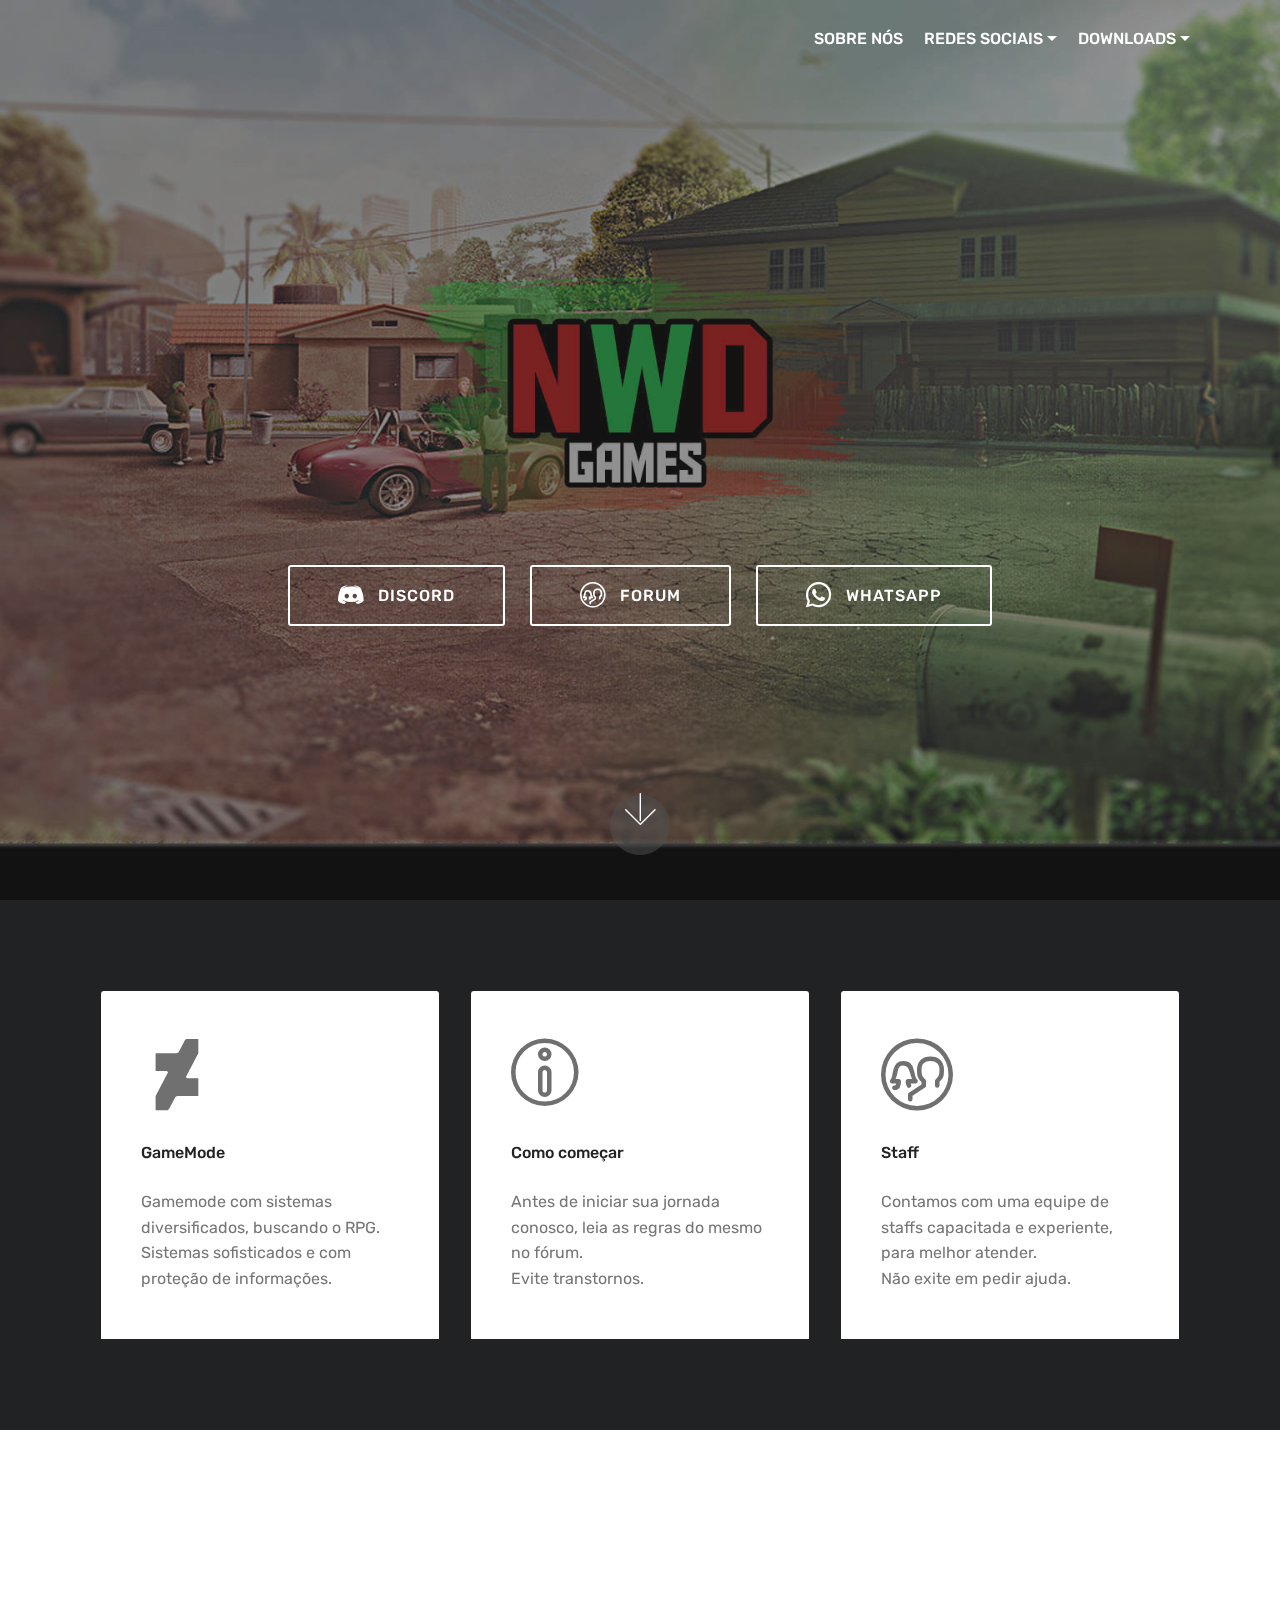
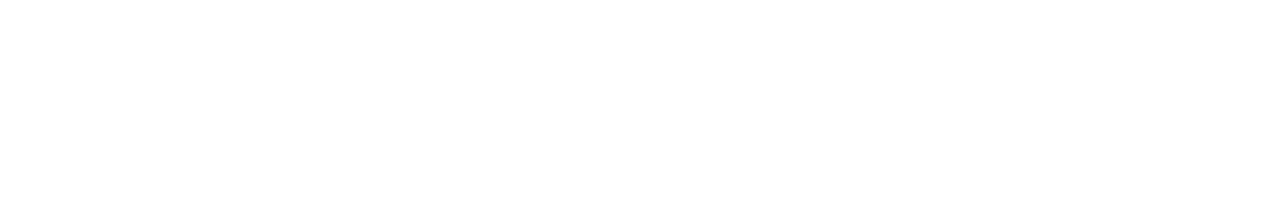
==== index.html @ b4cad0bc "create github pages" ====
<!DOCTYPE html>
<html  >
<head>
  <!-- Site made with Mobirise Website Builder v4.12.3, https://mobirise.com -->
  <meta charset="UTF-8">
  <meta http-equiv="X-UA-Compatible" content="IE=edge">
  <meta name="generator" content="Mobirise v4.12.3, mobirise.com">
  <meta name="viewport" content="width=device-width, initial-scale=1, minimum-scale=1">
  <link rel="shortcut icon" href="assets/images/favicon-16x16.png" type="image/x-icon">
  <meta name="description" content="Início NWD Games.">
  
  
  <title>Início</title>
  <link rel="stylesheet" href="assets/web/assets/mobirise-icons-bold/mobirise-icons-bold.css">
  <link rel="stylesheet" href="assets/web/assets/mobirise-icons/mobirise-icons.css">
  <link rel="stylesheet" href="assets/bootstrap/css/bootstrap.min.css">
  <link rel="stylesheet" href="assets/bootstrap/css/bootstrap-grid.min.css">
  <link rel="stylesheet" href="assets/bootstrap/css/bootstrap-reboot.min.css">
  <link rel="stylesheet" href="assets/tether/tether.min.css">
  <link rel="stylesheet" href="assets/socicon/css/styles.css">
  <link rel="stylesheet" href="assets/dropdown/css/style.css">
  <link rel="stylesheet" href="assets/theme/css/style.css">
  <link rel="preload" as="style" href="assets/mobirise/css/mbr-additional.css"><link rel="stylesheet" href="assets/mobirise/css/mbr-additional.css" type="text/css">
  
  
  
</head>
<body>
  <section class="menu cid-rXjXLzBUSg" once="menu" id="menu1-l">

    

    <nav class="navbar navbar-expand beta-menu navbar-dropdown align-items-center navbar-toggleable-sm bg-color transparent">
        <button class="navbar-toggler navbar-toggler-right" type="button" data-toggle="collapse" data-target="#navbarSupportedContent" aria-controls="navbarSupportedContent" aria-expanded="false" aria-label="Toggle navigation">
            <div class="hamburger">
                <span></span>
                <span></span>
                <span></span>
                <span></span>
            </div>
        </button>
        <div class="menu-logo">
            <div class="navbar-brand">
                
                
            </div>
        </div>
        <div class="collapse navbar-collapse" id="navbarSupportedContent">
            <ul class="navbar-nav nav-dropdown nav-right navbar-nav-top-padding" data-app-modern-menu="true"><li class="nav-item">
                    <a class="nav-link link text-white display-4" href="sobre.html">
                        
                        SOBRE NÓS</a>
                </li><li class="nav-item dropdown"><a class="nav-link link text-white dropdown-toggle display-4" href="https://mobirise.co" aria-expanded="true" data-toggle="dropdown-submenu">REDES SOCIAIS</a><div class="dropdown-menu"><a class="text-white dropdown-item display-4" href="http://www.nwdg.me/discord" aria-expanded="false">Discord</a><a class="text-white dropdown-item display-4" href="http://www.nwdg.me/whatsapp" aria-expanded="false">WhatsApp</a></div></li><li class="nav-item dropdown">
                    <a class="nav-link link text-white dropdown-toggle display-4" href="https://mobirise.co" data-toggle="dropdown-submenu" aria-expanded="false">DOWNLOADS</a><div class="dropdown-menu"><a class="text-white dropdown-item display-4" href="http://miscellaneous-c.blogspot.com/2019/05/download-gta-san-andreas-pc.html">GTA-SA</a><a class="text-white dropdown-item display-4" href="https://files.sa-mp.com/sa-mp-0.3.7-R4-install.exe">SA-MP</a></div>
                </li></ul>
            
        </div>
    </nav>
</section>

<section class="engine"><a href="https://mobirise.info/s">bootstrap theme</a></section><section class="cid-rXjRpQ9eGH mbr-fullscreen mbr-parallax-background" id="header2-b">

    

    <div class="mbr-overlay" style="opacity: 0.5; background-color: rgb(35, 35, 35);"></div>

    <div class="container align-center">
        <div class="row justify-content-md-center">
            <div class="mbr-white col-md-10">
                <h1 class="mbr-section-title mbr-bold pb-3 mbr-fonts-style display-1">&nbsp;</h1>
                
                <p class="mbr-text pb-3 mbr-fonts-style display-5"><br><br><br><br></p>
                <div class="mbr-section-btn"><a class="btn btn-md btn-white-outline display-4" href="http://www.nwdg.me/discord"><span class="socicon socicon-discord mbr-iconfont mbr-iconfont-btn"></span>DISCORD</a> <a class="btn btn-md btn-white-outline display-4" href="http://www.nwdg.me/forum"><span class="mbrib-users mbr-iconfont mbr-iconfont-btn"></span>FORUM</a> <a class="btn btn-md btn-white-outline display-4" href="http://www.nwdg.me/whatsapp"><span class="socicon socicon-whatsapp mbr-iconfont mbr-iconfont-btn"></span>WHATSAPP</a></div>
            </div>
        </div>
    </div>
    <div class="mbr-arrow hidden-sm-down" aria-hidden="true">
        <a href="#next">
            <i class="mbri-down mbr-iconfont"></i>
        </a>
    </div>
</section>

<section class="features6 cid-rWXGH9ETFb" id="features6-6">
    
    

    
    <div class="container">
        <div class="media-container-row">

            <div class="card p-3 col-12 col-md-6 col-lg-4">
                <div class="card-img pb-3">
                    <span class="mbr-iconfont socicon-deviantart socicon"></span>
                </div>
                <div class="card-box">
                    <h4 class="card-title py-3 mbr-fonts-style display-7">GameMode</h4>
                    <p class="mbr-text mbr-fonts-style display-7">Gamemode com sistemas diversificados, buscando o RPG.<br>Sistemas sofisticados e com proteção de informações.<br>
                    </p>
                </div>
            </div>

            <div class="card p-3 col-12 col-md-6 col-lg-4">
                <div class="card-img pb-3">
                    <span class="mbr-iconfont mbrib-info"></span>
                </div>
                <div class="card-box">
                    <h4 class="card-title py-3 mbr-fonts-style display-7">Como começar</h4>
                    <p class="mbr-text mbr-fonts-style display-7">Antes de iniciar sua jornada conosco, leia as regras do mesmo no fórum.<br>Evite transtornos.</p>
                </div>
            </div>

            <div class="card p-3 col-12 col-md-6 col-lg-4">
                <div class="card-img pb-3">
                    <span class="mbr-iconfont mbrib-users"></span>
                </div>
                <div class="card-box">
                    <h4 class="card-title py-3 mbr-fonts-style display-7">Staff</h4>
                    <p class="mbr-text mbr-fonts-style display-7">Contamos com uma equipe de staffs capacitada e experiente, para melhor atender.<br>Não exite em pedir ajuda.</p>
                </div>
            </div>

            

        </div>

    </div>

</section>

<section class="cid-rXkc2h15qm mbr-reveal" id="footer1-s">

    

    

    <div class="container">
        <div class="media-container-row content text-white">
            <div class="col-12 col-md-3">
                <div class="media-wrap">
                    <a href="https://mobirise.co/">
                        <img src="assets/images/sem-50x50.png" alt="Mobirise" title="">
                    </a>
                </div>
            </div>
            <div class="col-12 col-md-3 mbr-fonts-style display-4">
                <h5 class="pb-3">Links Úteis</h5>
                <p class="mbr-text"><a href="http://nwdg.me/forum">Fórum NWD</a><br><a href="http://nwdg.me/discord">Grupo Discord</a><br><a href="http://nwdg.me/whatsapp">Grupo WhatsApp</a><a href="https://nwdg.forumeiros.com/f16-enquetes-outros">&nbsp;</a><a href="https://nwdg.forumeiros.com/f1-atualizacoes"><br></a><a href="https://nwdg.forumeiros.com/f1-atualizacoes"><br></a><a href="https://nwdg.forumeiros.com/f1-atualizacoes"><br></a></p>
            </div>
            <div class="col-12 col-md-3 mbr-fonts-style display-4">
                <h5 class="pb-3">
                    Redes Sociais</h5>
                <p class="mbr-text">Atendimento WPP: 21 990339916&nbsp;<br>Contato: contato@nwdgames.net
<br>Fórum: nwdg.me/forum</p>
            </div>
            <div class="col-12 col-md-3 mbr-fonts-style display-4">
                <h5 class="pb-3">Contatos &amp; Outros</h5>
                <p class="mbr-text">Atendimento WPP: 21 990339916&nbsp;<br>Contato: contato@nwdgames.net<br>Projetos: projetos@nwdgames.net<br></p>
            </div>
        </div>
        <div class="footer-lower">
            <div class="media-container-row">
                <div class="col-sm-12">
                    <hr>
                </div>
            </div>
            <div class="media-container-row mbr-white">
                <div class="col-sm-6 copyright">
                    <p class="mbr-text mbr-fonts-style display-7">
                        © Copyright 2020 NWD Games - Todos os direitos reservados.</p>
                </div>
                <div class="col-md-6">
                    <div class="social-list align-right">
                        <div class="soc-item">
                            <a href="http://nwdg.me/discord" target="_blank">
                                <span class="mbr-iconfont mbr-iconfont-social socicon-discord socicon"></span>
                            </a>
                        </div>
                        <div class="soc-item">
                            <a href="http://nwdg.me/whatsapp" target="_blank">
                                <span class="mbr-iconfont mbr-iconfont-social socicon-whatsapp socicon"></span>
                            </a>
                        </div>
                        
                        
                        
                        
                    </div>
                </div>
            </div>
        </div>
    </div>
</section>


  <script src="assets/web/assets/jquery/jquery.min.js"></script>
  <script src="assets/popper/popper.min.js"></script>
  <script src="assets/bootstrap/js/bootstrap.min.js"></script>
  <script src="assets/smoothscroll/smooth-scroll.js"></script>
  <script src="assets/tether/tether.min.js"></script>
  <script src="assets/touchswipe/jquery.touch-swipe.min.js"></script>
  <script src="assets/parallax/jarallax.min.js"></script>
  <script src="assets/dropdown/js/nav-dropdown.js"></script>
  <script src="assets/dropdown/js/navbar-dropdown.js"></script>
  <script src="assets/theme/js/script.js"></script>
  
  
 <div id="scrollToTop" class="scrollToTop mbr-arrow-up"><a style="text-align: center;"><i class="mbr-arrow-up-icon mbr-arrow-up-icon-cm cm-icon cm-icon-smallarrow-up"></i></a></div>
  </body>
</html>
---- assets/web/assets/mobirise-icons-bold/mobirise-icons-bold.css ----
@font-face {
  font-family: 'mobirise-icons-bold';
  font-display: swap;
  src:  url('mobirise-icons-bold.eot?m1l4yr');
  src:  url('mobirise-icons-bold.eot?m1l4yr#iefix') format('embedded-opentype'),
    url('mobirise-icons-bold.ttf?m1l4yr') format('truetype'),
    url('mobirise-icons-bold.woff?m1l4yr') format('woff'),
    url('mobirise-icons-bold.svg?m1l4yr#mobirise-icons-bold') format('svg');
  font-weight: normal;
  font-style: normal;
}

[class^="mbrib-"], [class*="mbrib-"] {
  /* use !important to prevent issues with browser extensions that change fonts */
  font-family: 'mobirise-icons-bold' !important;
  speak: none;
  font-style: normal;
  font-weight: normal;
  font-variant: normal;
  text-transform: none;
  line-height: 1;

  /* Better Font Rendering =========== */
  -webkit-font-smoothing: antialiased;
  -moz-osx-font-smoothing: grayscale;
}

.mbrib-add-submenu:before {
  content: "\e900";
}
.mbrib-alert:before {
  content: "\e901";
}
.mbrib-align-center:before {
  content: "\e902";
}
.mbrib-align-justify:before {
  content: "\e903";
}
.mbrib-align-left:before {
  content: "\e904";
}
.mbrib-align-right:before {
  content: "\e905";
}
.mbrib-android:before {
  content: "\e906";
}
.mbrib-apple:before {
  content: "\e907";
}
.mbrib-arrow-down:before {
  content: "\e908";
}
.mbrib-arrow-next:before {
  content: "\e909";
}
.mbrib-arrow-prev:before {
  content: "\e90a";
}
.mbrib-arrow-up:before {
  content: "\e90b";
}
.mbrib-bold:before {
  content: "\e90c";
}
.mbrib-bookmark:before {
  content: "\e90d";
}
.mbrib-bootstrap:before {
  content: "\e90e";
}
.mbrib-briefcase:before {
  content: "\e90f";
}
.mbrib-browse:before {
  content: "\e910";
}
.mbrib-bulleted-list:before {
  content: "\e911";
}
.mbrib-calendar:before {
  content: "\e912";
}
.mbrib-camera:before {
  content: "\e913";
}
.mbrib-cart-add:before {
  content: "\e914";
}
.mbrib-cart-full:before {
  content: "\e915";
}
.mbrib-cash:before {
  content: "\e916";
}
.mbrib-change-style:before {
  content: "\e917";
}
.mbrib-chat:before {
  content: "\e918";
}
.mbrib-clock:before {
  content: "\e919";
}
.mbrib-close:before {
  content: "\e91a";
}
.mbrib-cloud:before {
  content: "\e91b";
}
.mbrib-code:before {
  content: "\e91c";
}
.mbrib-contact-form:before {
  content: "\e91d";
}
.mbrib-credit-card:before {
  content: "\e91e";
}
.mbrib-cursor-click:before {
  content: "\e91f";
}
.mbrib-cust-feedback:before {
  content: "\e920";
}
.mbrib-database:before {
  content: "\e921";
}
.mbrib-delivery:before {
  content: "\e922";
}
.mbrib-desktop:before {
  content: "\e923";
}
.mbrib-devices:before {
  content: "\e924";
}
.mbrib-down:before {
  content: "\e925";
}
.mbrib-download:before {
  content: "\e926";
}
.mbrib-drag-n-drop:before {
  content: "\e927";
}
.mbrib-drag-n-drop2:before {
  content: "\e928";
}
.mbrib-edit:before {
  content: "\e929";
}
.mbrib-edit2:before {
  content: "\e92a";
}
.mbrib-error:before {
  content: "\e92b";
}
.mbrib-extension:before {
  content: "\e92c";
}
.mbrib-features:before {
  content: "\e92d";
}
.mbrib-file:before {
  content: "\e92e";
}
.mbrib-flag:before {
  content: "\e92f";
}
.mbrib-folder:before {
  content: "\e930";
}
.mbrib-gift:before {
  content: "\e931";
}
.mbrib-github:before {
  content: "\e932";
}
.mbrib-globe-2:before {
  content: "\e933";
}
.mbrib-globe:before {
  content: "\e934";
}
.mbrib-growing-chart:before {
  content: "\e935";
}
.mbrib-hearth:before {
  content: "\e936";
}
.mbrib-help:before {
  content: "\e937";
}
.mbrib-home:before {
  content: "\e938";
}
.mbrib-hot-cup:before {
  content: "\e939";
}
.mbrib-idea:before {
  content: "\e93a";
}
.mbrib-image-gallery:before {
  content: "\e93b";
}
.mbrib-image-slider:before {
  content: "\e93c";
}
.mbrib-info:before {
  content: "\e93d";
}
.mbrib-italic:before {
  content: "\e93e";
}
.mbrib-key:before {
  content: "\e93f";
}
.mbrib-laptop:before {
  content: "\e940";
}
.mbrib-layers:before {
  content: "\e941";
}
.mbrib-left-right:before {
  content: "\e942";
}
.mbrib-left:before {
  content: "\e943";
}
.mbrib-letter:before {
  content: "\e944";
}
.mbrib-like:before {
  content: "\e945";
}
.mbrib-link:before {
  content: "\e946";
}
.mbrib-lock:before {
  content: "\e947";
}
.mbrib-login:before {
  content: "\e948";
}
.mbrib-logout:before {
  content: "\e949";
}
.mbrib-magic-stick:before {
  content: "\e94a";
}
.mbrib-map-pin:before {
  content: "\e94b";
}
.mbrib-menu:before {
  content: "\e94c";
}
.mbrib-mobile:before {
  content: "\e94d";
}
.mbrib-mobile2:before {
  content: "\e94e";
}
.mbrib-mobirise:before {
  content: "\e94f";
}
.mbrib-more-horizontal:before {
  content: "\e950";
}
.mbrib-more-vertical:before {
  content: "\e951";
}
.mbrib-music:before {
  content: "\e952";
}
.mbrib-new-file:before {
  content: "\e953";
}
.mbrib-numbered-list:before {
  content: "\e954";
}
.mbrib-opened-folder:before {
  content: "\e955";
}
.mbrib-pages:before {
  content: "\e956";
}
.mbrib-paper-plane:before {
  content: "\e957";
}
.mbrib-paperclip:before {
  content: "\e958";
}
.mbrib-photo:before {
  content: "\e959";
}
.mbrib-photos:before {
  content: "\e95a";
}
.mbrib-pin:before {
  content: "\e95b";
}
.mbrib-play:before {
  content: "\e95c";
}
.mbrib-plus:before {
  content: "\e95d";
}
.mbrib-preview:before {
  content: "\e95e";
}
.mbrib-print:before {
  content: "\e95f";
}
.mbrib-protect:before {
  content: "\e960";
}
.mbrib-question:before {
  content: "\e961";
}
.mbrib-quote-left:before {
  content: "\e962";
}
.mbrib-quote-right:before {
  content: "\e963";
}
.mbrib-redo:before {
  content: "\e964";
}
.mbrib-refresh:before {
  content: "\e965";
}
.mbrib-responsive:before {
  content: "\e966";
}
.mbrib-right:before {
  content: "\e967";
}
.mbrib-rocket:before {
  content: "\e968";
}
.mbrib-sad-face:before {
  content: "\e969";
}
.mbrib-sale:before {
  content: "\e96a";
}
.mbrib-save:before {
  content: "\e96b";
}
.mbrib-search:before {
  content: "\e96c";
}
.mbrib-setting:before {
  content: "\e96d";
}
.mbrib-setting2:before {
  content: "\e96e";
}
.mbrib-setting3:before {
  content: "\e96f";
}
.mbrib-share:before {
  content: "\e970";
}
.mbrib-shopping-bag:before {
  content: "\e971";
}
.mbrib-shopping-basket:before {
  content: "\e972";
}
.mbrib-shopping-cart:before {
  content: "\e973";
}
.mbrib-sites:before {
  content: "\e974";
}
.mbrib-smile-face:before {
  content: "\e975";
}
.mbrib-speed:before {
  content: "\e976";
}
.mbrib-star:before {
  content: "\e977";
}
.mbrib-success:before {
  content: "\e978";
}
.mbrib-sun:before {
  content: "\e979";
}
.mbrib-sun2:before {
  content: "\e97a";
}
.mbrib-tablet-vertical:before {
  content: "\e97b";
}
.mbrib-tablet:before {
  content: "\e97c";
}
.mbrib-target:before {
  content: "\e97d";
}
.mbrib-timer:before {
  content: "\e97e";
}
.mbrib-to-ftp:before {
  content: "\e97f";
}
.mbrib-to-local-drive:before {
  content: "\e980";
}
.mbrib-touch-swipe:before {
  content: "\e981";
}
.mbrib-touch:before {
  content: "\e982";
}
.mbrib-trash:before {
  content: "\e983";
}
.mbrib-underline:before {
  content: "\e984";
}
.mbrib-undo:before {
  content: "\e985";
}
.mbrib-unlink:before {
  content: "\e986";
}
.mbrib-unlock:before {
  content: "\e987";
}
.mbrib-up-down:before {
  content: "\e988";
}
.mbrib-up:before {
  content: "\e989";
}
.mbrib-update:before {
  content: "\e98a";
}
.mbrib-upload:before {
  content: "\e98b";
}
.mbrib-user:before {
  content: "\e98c";
}
.mbrib-user2:before {
  content: "\e98d";
}
.mbrib-users:before {
  content: "\e98e";
}
.mbrib-video-play:before {
  content: "\e98f";
}
.mbrib-video:before {
  content: "\e990";
}
.mbrib-watch:before {
  content: "\e991";
}
.mbrib-website-theme:before {
  content: "\e992";
}
.mbrib-wifi:before {
  content: "\e993";
}
.mbrib-windows:before {
  content: "\e994";
}
.mbrib-zoom-out:before {
  content: "\e995";
}
---- assets/web/assets/mobirise-icons/mobirise-icons.css ----
@font-face {
  font-family: 'MobiriseIcons';
  src:  url('mobirise-icons.eot?spat4u');
  src:  url('mobirise-icons.eot?spat4u#iefix') format('embedded-opentype'),
    url('mobirise-icons.ttf?spat4u') format('truetype'),
    url('mobirise-icons.woff?spat4u') format('woff'),
    url('mobirise-icons.svg?spat4u#MobiriseIcons') format('svg');
  font-weight: normal;
  font-style: normal;
  font-display: swap;
}

[class^="mbri-"], [class*=" mbri-"] {
  /* use !important to prevent issues with browser extensions that change fonts */
  font-family: MobiriseIcons !important;
  speak: none;
  font-style: normal;
  font-weight: normal;
  font-variant: normal;
  text-transform: none;
  line-height: 1;

  /* Better Font Rendering =========== */
  -webkit-font-smoothing: antialiased;
  -moz-osx-font-smoothing: grayscale;
}

.mbri-add-submenu:before {
  content: "\e900";
}
.mbri-alert:before {
  content: "\e901";
}
.mbri-align-center:before {
  content: "\e902";
}
.mbri-align-justify:before {
  content: "\e903";
}
.mbri-align-left:before {
  content: "\e904";
}
.mbri-align-right:before {
  content: "\e905";
}
.mbri-android:before {
  content: "\e906";
}
.mbri-apple:before {
  content: "\e907";
}
.mbri-arrow-down:before {
  content: "\e908";
}
.mbri-arrow-next:before {
  content: "\e909";
}
.mbri-arrow-prev:before {
  content: "\e90a";
}
.mbri-arrow-up:before {
  content: "\e90b";
}
.mbri-bold:before {
  content: "\e90c";
}
.mbri-bookmark:before {
  content: "\e90d";
}
.mbri-bootstrap:before {
  content: "\e90e";
}
.mbri-briefcase:before {
  content: "\e90f";
}
.mbri-browse:before {
  content: "\e910";
}
.mbri-bulleted-list:before {
  content: "\e911";
}
.mbri-calendar:before {
  content: "\e912";
}
.mbri-camera:before {
  content: "\e913";
}
.mbri-cart-add:before {
  content: "\e914";
}
.mbri-cart-full:before {
  content: "\e915";
}
.mbri-cash:before {
  content: "\e916";
}
.mbri-change-style:before {
  content: "\e917";
}
.mbri-chat:before {
  content: "\e918";
}
.mbri-clock:before {
  content: "\e919";
}
.mbri-close:before {
  content: "\e91a";
}
.mbri-cloud:before {
  content: "\e91b";
}
.mbri-code:before {
  content: "\e91c";
}
.mbri-contact-form:before {
  content: "\e91d";
}
.mbri-credit-card:before {
  content: "\e91e";
}
.mbri-cursor-click:before {
  content: "\e91f";
}
.mbri-cust-feedback:before {
  content: "\e920";
}
.mbri-database:before {
  content: "\e921";
}
.mbri-delivery:before {
  content: "\e922";
}
.mbri-desktop:before {
  content: "\e923";
}
.mbri-devices:before {
  content: "\e924";
}
.mbri-down:before {
  content: "\e925";
}
.mbri-download:before {
  content: "\e989";
}
.mbri-drag-n-drop:before {
  content: "\e927";
}
.mbri-drag-n-drop2:before {
  content: "\e928";
}
.mbri-edit:before {
  content: "\e929";
}
.mbri-edit2:before {
  content: "\e92a";
}
.mbri-error:before {
  content: "\e92b";
}
.mbri-extension:before {
  content: "\e92c";
}
.mbri-features:before {
  content: "\e92d";
}
.mbri-file:before {
  content: "\e92e";
}
.mbri-flag:before {
  content: "\e92f";
}
.mbri-folder:before {
  content: "\e930";
}
.mbri-gift:before {
  content: "\e931";
}
.mbri-github:before {
  content: "\e932";
}
.mbri-globe:before {
  content: "\e933";
}
.mbri-globe-2:before {
  content: "\e934";
}
.mbri-growing-chart:before {
  content: "\e935";
}
.mbri-hearth:before {
  content: "\e936";
}
.mbri-help:before {
  content: "\e937";
}
.mbri-home:before {
  content: "\e938";
}
.mbri-hot-cup:before {
  content: "\e939";
}
.mbri-idea:before {
  content: "\e93a";
}
.mbri-image-gallery:before {
  content: "\e93b";
}
.mbri-image-slider:before {
  content: "\e93c";
}
.mbri-info:before {
  content: "\e93d";
}
.mbri-italic:before {
  content: "\e93e";
}
.mbri-key:before {
  content: "\e93f";
}
.mbri-laptop:before {
  content: "\e940";
}
.mbri-layers:before {
  content: "\e941";
}
.mbri-left-right:before {
  content: "\e942";
}
.mbri-left:before {
  content: "\e943";
}
.mbri-letter:before {
  content: "\e944";
}
.mbri-like:before {
  content: "\e945";
}
.mbri-link:before {
  content: "\e946";
}
.mbri-lock:before {
  content: "\e947";
}
.mbri-login:before {
  content: "\e948";
}
.mbri-logout:before {
  content: "\e949";
}
.mbri-magic-stick:before {
  content: "\e94a";
}
.mbri-map-pin:before {
  content: "\e94b";
}
.mbri-menu:before {
  content: "\e94c";
}
.mbri-mobile:before {
  content: "\e94d";
}
.mbri-mobile2:before {
  content: "\e94e";
}
.mbri-mobirise:before {
  content: "\e94f";
}
.mbri-more-horizontal:before {
  content: "\e950";
}
.mbri-more-vertical:before {
  content: "\e951";
}
.mbri-music:before {
  content: "\e952";
}
.mbri-new-file:before {
  content: "\e953";
}
.mbri-numbered-list:before {
  content: "\e954";
}
.mbri-opened-folder:before {
  content: "\e955";
}
.mbri-pages:before {
  content: "\e956";
}
.mbri-paper-plane:before {
  content: "\e957";
}
.mbri-paperclip:before {
  content: "\e958";
}
.mbri-photo:before {
  content: "\e959";
}
.mbri-photos:before {
  content: "\e95a";
}
.mbri-pin:before {
  content: "\e95b";
}
.mbri-play:before {
  content: "\e95c";
}
.mbri-plus:before {
  content: "\e95d";
}
.mbri-preview:before {
  content: "\e95e";
}
.mbri-print:before {
  content: "\e95f";
}
.mbri-protect:before {
  content: "\e960";
}
.mbri-question:before {
  content: "\e961";
}
.mbri-quote-left:before {
  content: "\e962";
}
.mbri-quote-right:before {
  content: "\e963";
}
.mbri-refresh:before {
  content: "\e964";
}
.mbri-responsive:before {
  content: "\e965";
}
.mbri-right:before {
  content: "\e966";
}
.mbri-rocket:before {
  content: "\e967";
}
.mbri-sad-face:before {
  content: "\e968";
}
.mbri-sale:before {
  content: "\e969";
}
.mbri-save:before {
  content: "\e96a";
}
.mbri-search:before {
  content: "\e96b";
}
.mbri-setting:before {
  content: "\e96c";
}
.mbri-setting2:before {
  content: "\e96d";
}
.mbri-setting3:before {
  content: "\e96e";
}
.mbri-share:before {
  content: "\e96f";
}
.mbri-shopping-bag:before {
  content: "\e970";
}
.mbri-shopping-basket:before {
  content: "\e971";
}
.mbri-shopping-cart:before {
  content: "\e972";
}
.mbri-sites:before {
  content: "\e973";
}
.mbri-smile-face:before {
  content: "\e974";
}
.mbri-speed:before {
  content: "\e975";
}
.mbri-star:before {
  content: "\e976";
}
.mbri-success:before {
  content: "\e977";
}
.mbri-sun:before {
  content: "\e978";
}
.mbri-sun2:before {
  content: "\e979";
}
.mbri-tablet:before {
  content: "\e97a";
}
.mbri-tablet-vertical:before {
  content: "\e97b";
}
.mbri-target:before {
  content: "\e97c";
}
.mbri-timer:before {
  content: "\e97d";
}
.mbri-to-ftp:before {
  content: "\e97e";
}
.mbri-to-local-drive:before {
  content: "\e97f";
}
.mbri-touch-swipe:before {
  content: "\e980";
}
.mbri-touch:before {
  content: "\e981";
}
.mbri-trash:before {
  content: "\e982";
}
.mbri-underline:before {
  content: "\e983";
}
.mbri-unlink:before {
  content: "\e984";
}
.mbri-unlock:before {
  content: "\e985";
}
.mbri-up-down:before {
  content: "\e986";
}
.mbri-up:before {
  content: "\e987";
}
.mbri-update:before {
  content: "\e988";
}
.mbri-upload:before {
 content: "\e926"; 
}
.mbri-user:before {
  content: "\e98a";
}
.mbri-user2:before {
  content: "\e98b";
}
.mbri-users:before {
  content: "\e98c";
}
.mbri-video:before {
  content: "\e98d";
}
.mbri-video-play:before {
  content: "\e98e";
}
.mbri-watch:before {
  content: "\e98f";
}
.mbri-website-theme:before {
  content: "\e990";
}
.mbri-wifi:before {
  content: "\e991";
}
.mbri-windows:before {
  content: "\e992";
}
.mbri-zoom-out:before {
  content: "\e993";
}
.mbri-redo:before {
  content: "\e994";
}
.mbri-undo:before {
  content: "\e995";
}
---- assets/socicon/css/styles.css ----
@charset "UTF-8";

@font-face {
  font-family: 'Socicon';
  src:  url('../fonts/socicon.eot');
  src:  url('../fonts/socicon.eot?#iefix') format('embedded-opentype'),
    url('../fonts/socicon.woff2') format('woff2'),
    url('../fonts/socicon.ttf') format('truetype'),
    url('../fonts/socicon.woff') format('woff'),
    url('../fonts/socicon.svg#socicon') format('svg');
  font-weight: normal;
  font-style: normal;
}

[data-icon]:before {
  font-family: "socicon" !important;
  content: attr(data-icon);
  font-style: normal !important;
  font-weight: normal !important;
  font-variant: normal !important;
  text-transform: none !important;
  speak: none;
  line-height: 1;
  -webkit-font-smoothing: antialiased;
  -moz-osx-font-smoothing: grayscale;
}

[class^="socicon-"], [class*=" socicon-"] {
  /* use !important to prevent issues with browser extensions that change fonts */
  font-family: 'Socicon' !important;
  speak: none;
  font-style: normal;
  font-weight: normal;
  font-variant: normal;
  text-transform: none;
  line-height: 1;

  /* Better Font Rendering =========== */
  -webkit-font-smoothing: antialiased;
  -moz-osx-font-smoothing: grayscale;
}

.socicon-eitaa:before {
  content: "\e97c";
}
.socicon-soroush:before {
  content: "\e97d";
}
.socicon-bale:before {
  content: "\e97e";
}
.socicon-zazzle:before {
  content: "\e97b";
}
.socicon-society6:before {
  content: "\e97a";
}
.socicon-redbubble:before {
  content: "\e979";
}
.socicon-avvo:before {
  content: "\e978";
}
.socicon-stitcher:before {
  content: "\e977";
}
.socicon-googlehangouts:before {
  content: "\e974";
}
.socicon-dlive:before {
  content: "\e975";
}
.socicon-vsco:before {
  content: "\e976";
}
.socicon-flipboard:before {
  content: "\e973";
}
.socicon-ubuntu:before {
  content: "\e958";
}
.socicon-artstation:before {
  content: "\e959";
}
.socicon-invision:before {
  content: "\e95a";
}
.socicon-torial:before {
  content: "\e95b";
}
.socicon-collectorz:before {
  content: "\e95c";
}
.socicon-seenthis:before {
  content: "\e95d";
}
.socicon-googleplaymusic:before {
  content: "\e95e";
}
.socicon-debian:before {
  content: "\e95f";
}
.socicon-filmfreeway:before {
  content: "\e960";
}
.socicon-gnome:before {
  content: "\e961";
}
.socicon-itchio:before {
  content: "\e962";
}
.socicon-jamendo:before {
  content: "\e963";
}
.socicon-mix:before {
  content: "\e964";
}
.socicon-sharepoint:before {
  content: "\e965";
}
.socicon-tinder:before {
  content: "\e966";
}
.socicon-windguru:before {
  content: "\e967";
}
.socicon-cdbaby:before {
  content: "\e968";
}
.socicon-elementaryos:before {
  content: "\e969";
}
.socicon-stage32:before {
  content: "\e96a";
}
.socicon-tiktok:before {
  content: "\e96b";
}
.socicon-gitter:before {
  content: "\e96c";
}
.socicon-letterboxd:before {
  content: "\e96d";
}
.socicon-threema:before {
  content: "\e96e";
}
.socicon-splice:before {
  content: "\e96f";
}
.socicon-metapop:before {
  content: "\e970";
}
.socicon-naver:before {
  content: "\e971";
}
.socicon-remote:before {
  content: "\e972";
}
.socicon-internet:before {
  content: "\e957";
}
.socicon-moddb:before {
  content: "\e94b";
}
.socicon-indiedb:before {
  content: "\e94c";
}
.socicon-traxsource:before {
  content: "\e94d";
}
.socicon-gamefor:before {
  content: "\e94e";
}
.socicon-pixiv:before {
  content: "\e94f";
}
.socicon-myanimelist:before {
  content: "\e950";
}
.socicon-blackberry:before {
  content: "\e951";
}
.socicon-wickr:before {
  content: "\e952";
}
.socicon-spip:before {
  content: "\e953";
}
.socicon-napster:before {
  content: "\e954";
}
.socicon-beatport:before {
  content: "\e955";
}
.socicon-hackerone:before {
  content: "\e956";
}
.socicon-hackernews:before {
  content: "\e946";
}
.socicon-smashwords:before {
  content: "\e947";
}
.socicon-kobo:before {
  content: "\e948";
}
.socicon-bookbub:before {
  content: "\e949";
}
.socicon-mailru:before {
  content: "\e94a";
}
.socicon-gitlab:before {
  content: "\e945";
}
.socicon-instructables:before {
  content: "\e944";
}
.socicon-portfolio:before {
  content: "\e943";
}
.socicon-codered:before {
  content: "\e940";
}
.socicon-origin:before {
  content: "\e941";
}
.socicon-nextdoor:before {
  content: "\e942";
}
.socicon-udemy:before {
  content: "\e93f";
}
.socicon-livemaster:before {
  content: "\e93e";
}
.socicon-crunchbase:before {
  content: "\e93b";
}
.socicon-homefy:before {
  content: "\e93c";
}
.socicon-calendly:before {
  content: "\e93d";
}
.socicon-realtor:before {
  content: "\e90f";
}
.socicon-tidal:before {
  content: "\e910";
}
.socicon-qobuz:before {
  content: "\e911";
}
.socicon-natgeo:before {
  content: "\e912";
}
.socicon-mastodon:before {
  content: "\e913";
}
.socicon-unsplash:before {
  content: "\e914";
}
.socicon-homeadvisor:before {
  content: "\e915";
}
.socicon-angieslist:before {
  content: "\e916";
}
.socicon-codepen:before {
  content: "\e917";
}
.socicon-slack:before {
  content: "\e918";
}
.socicon-openaigym:before {
  content: "\e919";
}
.socicon-logmein:before {
  content: "\e91a";
}
.socicon-fiverr:before {
  content: "\e91b";
}
.socicon-gotomeeting:before {
  content: "\e91c";
}
.socicon-aliexpress:before {
  content: "\e91d";
}
.socicon-guru:before {
  content: "\e91e";
}
.socicon-appstore:before {
  content: "\e91f";
}
.socicon-homes:before {
  content: "\e920";
}
.socicon-zoom:before {
  content: "\e921";
}
.socicon-alibaba:before {
  content: "\e922";
}
.socicon-craigslist:before {
  content: "\e923";
}
.socicon-wix:before {
  content: "\e924";
}
.socicon-redfin:before {
  content: "\e925";
}
.socicon-googlecalendar:before {
  content: "\e926";
}
.socicon-shopify:before {
  content: "\e927";
}
.socicon-freelancer:before {
  content: "\e928";
}
.socicon-seedrs:before {
  content: "\e929";
}
.socicon-bing:before {
  content: "\e92a";
}
.socicon-doodle:before {
  content: "\e92b";
}
.socicon-bonanza:before {
  content: "\e92c";
}
.socicon-squarespace:before {
  content: "\e92d";
}
.socicon-toptal:before {
  content: "\e92e";
}
.socicon-gust:before {
  content: "\e92f";
}
.socicon-ask:before {
  content: "\e930";
}
.socicon-trulia:before {
  content: "\e931";
}
.socicon-loomly:before {
  content: "\e932";
}
.socicon-ghost:before {
  content: "\e933";
}
.socicon-upwork:before {
  content: "\e934";
}
.socicon-fundable:before {
  content: "\e935";
}
.socicon-booking:before {
  content: "\e936";
}
.socicon-googlemaps:before {
  content: "\e937";
}
.socicon-zillow:before {
  content: "\e938";
}
.socicon-niconico:before {
  content: "\e939";
}
.socicon-toneden:before {
  content: "\e93a";
}
.socicon-augment:before {
  content: "\e908";
}
.socicon-bitbucket:before {
  content: "\e909";
}
.socicon-fyuse:before {
  content: "\e90a";
}
.socicon-yt-gaming:before {
  content: "\e90b";
}
.socicon-sketchfab:before {
  content: "\e90c";
}
.socicon-mobcrush:before {
  content: "\e90d";
}
.socicon-microsoft:before {
  content: "\e90e";
}
.socicon-pandora:before {
  content: "\e907";
}
.socicon-messenger:before {
  content: "\e906";
}
.socicon-gamewisp:before {
  content: "\e905";
}
.socicon-bloglovin:before {
  content: "\e904";
}
.socicon-tunein:before {
  content: "\e903";
}
.socicon-gamejolt:before {
  content: "\e901";
}
.socicon-trello:before {
  content: "\e902";
}
.socicon-spreadshirt:before {
  content: "\e900";
}
.socicon-500px:before {
  content: "\e000";
}
.socicon-8tracks:before {
  content: "\e001";
}
.socicon-airbnb:before {
  content: "\e002";
}
.socicon-alliance:before {
  content: "\e003";
}
.socicon-amazon:before {
  content: "\e004";
}
.socicon-amplement:before {
  content: "\e005";
}
.socicon-android:before {
  content: "\e006";
}
.socicon-angellist:before {
  content: "\e007";
}
.socicon-apple:before {
  content: "\e008";
}
.socicon-appnet:before {
  content: "\e009";
}
.socicon-baidu:before {
  content: "\e00a";
}
.socicon-bandcamp:before {
  content: "\e00b";
}
.socicon-battlenet:before {
  content: "\e00c";
}
.socicon-mixer:before {
  content: "\e00d";
}
.socicon-bebee:before {
  content: "\e00e";
}
.socicon-bebo:before {
  content: "\e00f";
}
.socicon-behance:before {
  content: "\e010";
}
.socicon-blizzard:before {
  content: "\e011";
}
.socicon-blogger:before {
  content: "\e012";
}
.socicon-buffer:before {
  content: "\e013";
}
.socicon-chrome:before {
  content: "\e014";
}
.socicon-coderwall:before {
  content: "\e015";
}
.socicon-curse:before {
  content: "\e016";
}
.socicon-dailymotion:before {
  content: "\e017";
}
.socicon-deezer:before {
  content: "\e018";
}
.socicon-delicious:before {
  content: "\e019";
}
.socicon-deviantart:before {
  content: "\e01a";
}
.socicon-diablo:before {
  content: "\e01b";
}
.socicon-digg:before {
  content: "\e01c";
}
.socicon-discord:before {
  content: "\e01d";
}
.socicon-disqus:before {
  content: "\e01e";
}
.socicon-douban:before {
  content: "\e01f";
}
.socicon-draugiem:before {
  content: "\e020";
}
.socicon-dribbble:before {
  content: "\e021";
}
.socicon-drupal:before {
  content: "\e022";
}
.socicon-ebay:before {
  content: "\e023";
}
.socicon-ello:before {
  content: "\e024";
}
.socicon-endomodo:before {
  content: "\e025";
}
.socicon-envato:before {
  content: "\e026";
}
.socicon-etsy:before {
  content: "\e027";
}
.socicon-facebook:before {
  content: "\e028";
}
.socicon-feedburner:before {
  content: "\e029";
}
.socicon-filmweb:before {
  content: "\e02a";
}
.socicon-firefox:before {
  content: "\e02b";
}
.socicon-flattr:before {
  content: "\e02c";
}
.socicon-flickr:before {
  content: "\e02d";
}
.socicon-formulr:before {
  content: "\e02e";
}
.socicon-forrst:before {
  content: "\e02f";
}
.socicon-foursquare:before {
  content: "\e030";
}
.socicon-friendfeed:before {
  content: "\e031";
}
.socicon-github:before {
  content: "\e032";
}
.socicon-goodreads:before {
  content: "\e033";
}
.socicon-google:before {
  content: "\e034";
}
.socicon-googlescholar:before {
  content: "\e035";
}
.socicon-googlegroups:before {
  content: "\e036";
}
.socicon-googlephotos:before {
  content: "\e037";
}
.socicon-googleplus:before {
  content: "\e038";
}
.socicon-grooveshark:before {
  content: "\e039";
}
.socicon-hackerrank:before {
  content: "\e03a";
}
.socicon-hearthstone:before {
  content: "\e03b";
}
.socicon-hellocoton:before {
  content: "\e03c";
}
.socicon-heroes:before {
  content: "\e03d";
}
.socicon-smashcast:before {
  content: "\e03e";
}
.socicon-horde:before {
  content: "\e03f";
}
.socicon-houzz:before {
  content: "\e040";
}
.socicon-icq:before {
  content: "\e041";
}
.socicon-identica:before {
  content: "\e042";
}
.socicon-imdb:before {
  content: "\e043";
}
.socicon-instagram:before {
  content: "\e044";
}
.socicon-issuu:before {
  content: "\e045";
}
.socicon-istock:before {
  content: "\e046";
}
.socicon-itunes:before {
  content: "\e047";
}
.socicon-keybase:before {
  content: "\e048";
}
.socicon-lanyrd:before {
  content: "\e049";
}
.socicon-lastfm:before {
  content: "\e04a";
}
.socicon-line:before {
  content: "\e04b";
}
.socicon-linkedin:before {
  content: "\e04c";
}
.socicon-livejournal:before {
  content: "\e04d";
}
.socicon-lyft:before {
  content: "\e04e";
}
.socicon-macos:before {
  content: "\e04f";
}
.socicon-mail:before {
  content: "\e050";
}
.socicon-medium:before {
  content: "\e051";
}
.socicon-meetup:before {
  content: "\e052";
}
.socicon-mixcloud:before {
  content: "\e053";
}
.socicon-modelmayhem:before {
  content: "\e054";
}
.socicon-mumble:before {
  content: "\e055";
}
.socicon-myspace:before {
  content: "\e056";
}
.socicon-newsvine:before {
  content: "\e057";
}
.socicon-nintendo:before {
  content: "\e058";
}
.socicon-npm:before {
  content: "\e059";
}
.socicon-odnoklassniki:before {
  content: "\e05a";
}
.socicon-openid:before {
  content: "\e05b";
}
.socicon-opera:before {
  content: "\e05c";
}
.socicon-outlook:before {
  content: "\e05d";
}
.socicon-overwatch:before {
  content: "\e05e";
}
.socicon-patreon:before {
  content: "\e05f";
}
.socicon-paypal:before {
  content: "\e060";
}
.socicon-periscope:before {
  content: "\e061";
}
.socicon-persona:before {
  content: "\e062";
}
.socicon-pinterest:before {
  content: "\e063";
}
.socicon-play:before {
  content: "\e064";
}
.socicon-player:before {
  content: "\e065";
}
.socicon-playstation:before {
  content: "\e066";
}
.socicon-pocket:before {
  content: "\e067";
}
.socicon-qq:before {
  content: "\e068";
}
.socicon-quora:before {
  content: "\e069";
}
.socicon-raidcall:before {
  content: "\e06a";
}
.socicon-ravelry:before {
  content: "\e06b";
}
.socicon-reddit:before {
  content: "\e06c";
}
.socicon-renren:before {
  content: "\e06d";
}
.socicon-researchgate:before {
  content: "\e06e";
}
.socicon-residentadvisor:before {
  content: "\e06f";
}
.socicon-reverbnation:before {
  content: "\e070";
}
.socicon-rss:before {
  content: "\e071";
}
.socicon-sharethis:before {
  content: "\e072";
}
.socicon-skype:before {
  content: "\e073";
}
.socicon-slideshare:before {
  content: "\e074";
}
.socicon-smugmug:before {
  content: "\e075";
}
.socicon-snapchat:before {
  content: "\e076";
}
.socicon-songkick:before {
  content: "\e077";
}
.socicon-soundcloud:before {
  content: "\e078";
}
.socicon-spotify:before {
  content: "\e079";
}
.socicon-stackexchange:before {
  content: "\e07a";
}
.socicon-stackoverflow:before {
  content: "\e07b";
}
.socicon-starcraft:before {
  content: "\e07c";
}
.socicon-stayfriends:before {
  content: "\e07d";
}
.socicon-steam:before {
  content: "\e07e";
}
.socicon-storehouse:before {
  content: "\e07f";
}
.socicon-strava:before {
  content: "\e080";
}
.socicon-streamjar:before {
  content: "\e081";
}
.socicon-stumbleupon:before {
  content: "\e082";
}
.socicon-swarm:before {
  content: "\e083";
}
.socicon-teamspeak:before {
  content: "\e084";
}
.socicon-teamviewer:before {
  content: "\e085";
}
.socicon-technorati:before {
  content: "\e086";
}
.socicon-telegram:before {
  content: "\e087";
}
.socicon-tripadvisor:before {
  content: "\e088";
}
.socicon-tripit:before {
  content: "\e089";
}
.socicon-triplej:before {
  content: "\e08a";
}
.socicon-tumblr:before {
  content: "\e08b";
}
.socicon-twitch:before {
  content: "\e08c";
}
.socicon-twitter:before {
  content: "\e08d";
}
.socicon-uber:before {
  content: "\e08e";
}
.socicon-ventrilo:before {
  content: "\e08f";
}
.socicon-viadeo:before {
  content: "\e090";
}
.socicon-viber:before {
  content: "\e091";
}
.socicon-viewbug:before {
  content: "\e092";
}
.socicon-vimeo:before {
  content: "\e093";
}
.socicon-vine:before {
  content: "\e094";
}
.socicon-vkontakte:before {
  content: "\e095";
}
.socicon-warcraft:before {
  content: "\e096";
}
.socicon-wechat:before {
  content: "\e097";
}
.socicon-weibo:before {
  content: "\e098";
}
.socicon-whatsapp:before {
  content: "\e099";
}
.socicon-wikipedia:before {
  content: "\e09a";
}
.socicon-windows:before {
  content: "\e09b";
}
.socicon-wordpress:before {
  content: "\e09c";
}
.socicon-wykop:before {
  content: "\e09d";
}
.socicon-xbox:before {
  content: "\e09e";
}
.socicon-xing:before {
  content: "\e09f";
}
.socicon-yahoo:before {
  content: "\e0a0";
}
.socicon-yammer:before {
  content: "\e0a1";
}
.socicon-yandex:before {
  content: "\e0a2";
}
.socicon-yelp:before {
  content: "\e0a3";
}
.socicon-younow:before {
  content: "\e0a4";
}
.socicon-youtube:before {
  content: "\e0a5";
}
.socicon-zapier:before {
  content: "\e0a6";
}
.socicon-zerply:before {
  content: "\e0a7";
}
.socicon-zomato:before {
  content: "\e0a8";
}
.socicon-zynga:before {
  content: "\e0a9";
}
---- assets/dropdown/css/style.css ----
.navbar-dropdown {
  left: 0;
  padding: 0;
  position: absolute;
  right: 0;
  top: 0;
  transition: all 0.45s ease;
  z-index: 1030;
  background: #282828; }
  .navbar-dropdown .navbar-logo {
    margin-right: 0.8rem;
    transition: margin 0.3s ease-in-out;
    vertical-align: middle; }
    .navbar-dropdown .navbar-logo img {
      height: 3.125rem;
      transition: all 0.3s ease-in-out; }
    .navbar-dropdown .navbar-logo.mbr-iconfont {
      font-size: 3.125rem;
      line-height: 3.125rem; }
  .navbar-dropdown .navbar-caption {
    font-weight: 700;
    white-space: normal;
    vertical-align: -4px;
    line-height: 3.125rem !important; }
    .navbar-dropdown .navbar-caption, .navbar-dropdown .navbar-caption:hover {
      color: inherit;
      text-decoration: none; }
  .navbar-dropdown .mbr-iconfont + .navbar-caption {
    vertical-align: -1px; }
  .navbar-dropdown.navbar-fixed-top {
    position: fixed; }
  .navbar-dropdown .navbar-brand span {
    vertical-align: -4px; }
  .navbar-dropdown.bg-color.transparent {
    background: none; }
  .navbar-dropdown.navbar-short .navbar-brand {
    padding: 0.625rem 0; }
    .navbar-dropdown.navbar-short .navbar-brand span {
      vertical-align: -1px; }
  .navbar-dropdown.navbar-short .navbar-caption {
    line-height: 2.375rem !important;
    vertical-align: -2px; }
  .navbar-dropdown.navbar-short .navbar-logo {
    margin-right: 0.5rem; }
    .navbar-dropdown.navbar-short .navbar-logo img {
      height: 2.375rem; }
    .navbar-dropdown.navbar-short .navbar-logo.mbr-iconfont {
      font-size: 2.375rem;
      line-height: 2.375rem; }
  .navbar-dropdown.navbar-short .mbr-table-cell {
    height: 3.625rem; }
  .navbar-dropdown .navbar-close {
    left: 0.6875rem;
    position: fixed;
    top: 0.75rem;
    z-index: 1000; }
  .navbar-dropdown .hamburger-icon {
    content: "";
    display: inline-block;
    vertical-align: middle;
    width: 16px;
    -webkit-box-shadow: 0 -6px 0 1px #282828,0 0 0 1px #282828,0 6px 0 1px #282828;
    -moz-box-shadow: 0 -6px 0 1px #282828,0 0 0 1px #282828,0 6px 0 1px #282828;
    box-shadow: 0 -6px 0 1px #282828,0 0 0 1px #282828,0 6px 0 1px #282828; }

.dropdown-menu .dropdown-toggle[data-toggle="dropdown-submenu"]::after {
  border-bottom: 0.35em solid transparent;
  border-left: 0.35em solid;
  border-right: 0;
  border-top: 0.35em solid transparent;
  margin-left: 0.3rem; }

.dropdown-menu .dropdown-item:focus {
  outline: 0; }

.nav-dropdown {
  font-size: 0.75rem;
  font-weight: 500;
  height: auto !important; }
  .nav-dropdown .nav-btn {
    padding-left: 1rem; }
  .nav-dropdown .link {
    margin: .667em 1.667em;
    font-weight: 500;
    padding: 0;
    transition: color .2s ease-in-out; }
    .nav-dropdown .link.dropdown-toggle {
      margin-right: 2.583em; }
      .nav-dropdown .link.dropdown-toggle::after {
        margin-left: .25rem;
        border-top: 0.35em solid;
        border-right: 0.35em solid transparent;
        border-left: 0.35em solid transparent;
        border-bottom: 0; }
      .nav-dropdown .link.dropdown-toggle[aria-expanded="true"] {
        margin: 0;
        padding: 0.667em 3.263em  0.667em 1.667em; }
  .nav-dropdown .link::after,
  .nav-dropdown .dropdown-item::after {
    color: inherit; }
  .nav-dropdown .btn {
    font-size: 0.75rem;
    font-weight: 700;
    letter-spacing: 0;
    margin-bottom: 0;
    padding-left: 1.25rem;
    padding-right: 1.25rem; }
  .nav-dropdown .dropdown-menu {
    border-radius: 0;
    border: 0;
    left: 0;
    margin: 0;
    padding-bottom: 1.25rem;
    padding-top: 1.25rem;
    position: relative; }
  .nav-dropdown .dropdown-submenu {
    margin-left: 0.125rem;
    top: 0; }
  .nav-dropdown .dropdown-item {
    font-weight: 500;
    line-height: 2;
    padding: 0.3846em 4.615em 0.3846em 1.5385em;
    position: relative;
    transition: color .2s ease-in-out, background-color .2s ease-in-out; }
    .nav-dropdown .dropdown-item::after {
      margin-top: -0.3077em;
      position: absolute;
      right: 1.1538em;
      top: 50%; }
    .nav-dropdown .dropdown-item:focus, .nav-dropdown .dropdown-item:hover {
      background: none; }

@media (max-width: 767px) {
  .nav-dropdown.navbar-toggleable-sm {
    bottom: 0;
    display: none;
    left: 0;
    overflow-x: hidden;
    position: fixed;
    top: 0;
    transform: translateX(-100%);
    -ms-transform: translateX(-100%);
    -webkit-transform: translateX(-100%);
    width: 18.75rem;
    z-index: 999; } }
.nav-dropdown.navbar-toggleable-xl {
  bottom: 0;
  display: none;
  left: 0;
  overflow-x: hidden;
  position: fixed;
  top: 0;
  transform: translateX(-100%);
  -ms-transform: translateX(-100%);
  -webkit-transform: translateX(-100%);
  width: 18.75rem;
  z-index: 999; }

.nav-dropdown-sm {
  display: block !important;
  overflow-x: hidden;
  overflow: auto;
  padding-top: 3.875rem; }
  .nav-dropdown-sm::after {
    content: "";
    display: block;
    height: 3rem;
    width: 100%; }
  .nav-dropdown-sm.collapse.in ~ .navbar-close {
    display: block !important; }
  .nav-dropdown-sm.collapsing, .nav-dropdown-sm.collapse.in {
    transform: translateX(0);
    -ms-transform: translateX(0);
    -webkit-transform: translateX(0);
    transition: all 0.25s ease-out;
    -webkit-transition: all 0.25s ease-out;
    background: #282828; }
  .nav-dropdown-sm.collapsing[aria-expanded="false"] {
    transform: translateX(-100%);
    -ms-transform: translateX(-100%);
    -webkit-transform: translateX(-100%); }
  .nav-dropdown-sm .nav-item {
    display: block;
    margin-left: 0 !important;
    padding-left: 0; }
  .nav-dropdown-sm .link,
  .nav-dropdown-sm .dropdown-item {
    border-top: 1px dotted rgba(255, 255, 255, 0.1);
    font-size: 0.8125rem;
    line-height: 1.6;
    margin: 0 !important;
    padding: 0.875rem 2.4rem 0.875rem 1.5625rem !important;
    position: relative;
    white-space: normal; }
    .nav-dropdown-sm .link:focus, .nav-dropdown-sm .link:hover,
    .nav-dropdown-sm .dropdown-item:focus,
    .nav-dropdown-sm .dropdown-item:hover {
      background: rgba(0, 0, 0, 0.2) !important;
      color: #c0a375; }
  .nav-dropdown-sm .nav-btn {
    position: relative;
    padding: 1.5625rem 1.5625rem 0 1.5625rem; }
    .nav-dropdown-sm .nav-btn::before {
      border-top: 1px dotted rgba(255, 255, 255, 0.1);
      content: "";
      left: 0;
      position: absolute;
      top: 0;
      width: 100%; }
    .nav-dropdown-sm .nav-btn + .nav-btn {
      padding-top: 0.625rem; }
      .nav-dropdown-sm .nav-btn + .nav-btn::before {
        display: none; }
  .nav-dropdown-sm .btn {
    padding: 0.625rem 0; }
  .nav-dropdown-sm .dropdown-toggle[data-toggle="dropdown-submenu"]::after {
    margin-left: .25rem;
    border-top: 0.35em solid;
    border-right: 0.35em solid transparent;
    border-left: 0.35em solid transparent;
    border-bottom: 0; }
  .nav-dropdown-sm .dropdown-toggle[data-toggle="dropdown-submenu"][aria-expanded="true"]::after {
    border-top: 0;
    border-right: 0.35em solid transparent;
    border-left: 0.35em solid transparent;
    border-bottom: 0.35em solid; }
  .nav-dropdown-sm .dropdown-menu {
    margin: 0;
    padding: 0;
    position: relative;
    top: 0;
    left: 0;
    width: 100%;
    border: 0;
    float: none;
    border-radius: 0;
    background: none; }
  .nav-dropdown-sm .dropdown-submenu {
    left: 100%;
    margin-left: 0.125rem;
    margin-top: -1.25rem;
    top: 0; }

.navbar-toggleable-sm .nav-dropdown .dropdown-menu {
  position: absolute; }

.navbar-toggleable-sm .nav-dropdown .dropdown-submenu {
  left: 100%;
  margin-left: 0.125rem;
  margin-top: -1.25rem;
  top: 0; }

.navbar-toggleable-sm.opened .nav-dropdown .dropdown-menu {
  position: relative; }

.navbar-toggleable-sm.opened .nav-dropdown .dropdown-submenu {
  left: 0;
  margin-left: 00rem;
  margin-top: 0rem;
  top: 0; }

.is-builder .nav-dropdown.collapsing {
  transition: none !important; }

/*# sourceMappingURL=style.css.map */
---- assets/theme/css/style.css ----
@charset "UTF-8";
/*!
 * Mobirise v4 theme (https://mobirise.com/)
 * Copyright 2017 Mobirise
 */
section {
  background-color: #eeeeee;
}

body {
  font-style: normal;
  line-height: 1.5;
}

section,
.container,
.container-fluid {
  position: relative;
  word-wrap: break-word;
}

a.mbr-iconfont:hover {
  text-decoration: none;
}

.article .lead p,
.article .lead ul,
.article .lead ol,
.article .lead pre,
.article .lead blockquote {
  margin-bottom: 0;
}

ul,
ol,
pre,
blockquote {
  margin-bottom: 2.3125rem;
}

pre {
  background: #f4f4f4;
  padding: 10px 24px;
  white-space: pre-wrap;
}

.inactive {
  -webkit-user-select: none;
  -moz-user-select: none;
  -ms-user-select: none;
  user-select: none;
  pointer-events: none;
  -webkit-user-drag: none;
  user-drag: none;
}

.mbr-section__comments .row {
  justify-content: center;
  -webkit-justify-content: center;
}

a {
  font-style: normal;
  font-weight: 400;
  cursor: pointer;
}
a, a:hover {
  text-decoration: none;
}

figure {
  margin-bottom: 0;
}

body {
  color: #232323;
}

h1,
h2,
h3,
h4,
h5,
h6,
.h1,
.h2,
.h3,
.h4,
.h5,
.h6,
.display-1,
.display-2,
.display-3,
.display-4 {
  line-height: 1;
  word-break: break-word;
  word-wrap: break-word;
}

.mbr-section-title {
  font-style: normal;
  line-height: 1.2;
}

.mbr-section-subtitle {
  line-height: 1.3;
}

.mbr-text {
  font-style: normal;
  line-height: 1.6;
}

b,
strong {
  font-weight: bold;
}

blockquote {
  padding: 10px 0 10px 20px;
  position: relative;
  border-left: 2px solid;
  border-color: #ff3366;
}

input:-webkit-autofill, input:-webkit-autofill:hover, input:-webkit-autofill:focus, input:-webkit-autofill:active {
  transition-delay: 9999s;
  transition-property: background-color, color;
}

textarea[type=hidden] {
  display: none;
}

body {
  position: relative;
}

section {
  background-position: 50% 50%;
  background-repeat: no-repeat;
  background-size: cover;
}
section .mbr-background-video,
section .mbr-background-video-preview {
  position: absolute;
  bottom: 0;
  left: 0;
  right: 0;
  top: 0;
}

.hidden {
  visibility: hidden;
}

.mbr-z-index20 {
  z-index: 20;
}

/*! Base colors */
.mbr-white {
  color: #ffffff;
}

.mbr-black {
  color: #000000;
}

.mbr-bg-white {
  background-color: #ffffff;
}

.mbr-bg-black {
  background-color: #000000;
}

/*! Text-aligns */
.align-left {
  text-align: left;
}

.align-center {
  text-align: center;
}

.align-right {
  text-align: right;
}

@media (max-width: 767px) {
  .align-left,
.align-center,
.align-right,
.mbr-section-btn,
.mbr-section-title {
    text-align: center;
  }
}
/*! Font-weight  */
.mbr-light {
  font-weight: 300;
}

.mbr-regular {
  font-weight: 400;
}

.mbr-semibold {
  font-weight: 500;
}

.mbr-bold {
  font-weight: 700;
}

/*! Media  */
.media-size-item {
  -webkit-flex: 1 1 auto;
  -moz-flex: 1 1 auto;
  -ms-flex: 1 1 auto;
  -o-flex: 1 1 auto;
  flex: 1 1 auto;
}

.media-content {
  -webkit-flex-basis: 100%;
  flex-basis: 100%;
}

.media-container-row {
  display: -ms-flexbox;
  display: -webkit-flex;
  display: flex;
  -webkit-flex-direction: row;
  -ms-flex-direction: row;
  flex-direction: row;
  -webkit-flex-wrap: wrap;
  -ms-flex-wrap: wrap;
  flex-wrap: wrap;
  -webkit-justify-content: center;
  -ms-flex-pack: center;
  justify-content: center;
  -webkit-align-content: center;
  -ms-flex-line-pack: center;
  align-content: center;
  -webkit-align-items: start;
  -ms-flex-align: start;
  align-items: start;
}
.media-container-row .media-size-item {
  width: 400px;
}

.media-container-column {
  display: -ms-flexbox;
  display: -webkit-flex;
  display: flex;
  -webkit-flex-direction: column;
  -ms-flex-direction: column;
  flex-direction: column;
  -webkit-flex-wrap: wrap;
  -ms-flex-wrap: wrap;
  flex-wrap: wrap;
  -webkit-justify-content: center;
  -ms-flex-pack: center;
  justify-content: center;
  -webkit-align-content: center;
  -ms-flex-line-pack: center;
  align-content: center;
  -webkit-align-items: stretch;
  -ms-flex-align: stretch;
  align-items: stretch;
}
.media-container-column > * {
  width: 100%;
}

@media (min-width: 992px) {
  .media-container-row {
    -webkit-flex-wrap: nowrap;
    -ms-flex-wrap: nowrap;
    flex-wrap: nowrap;
  }
}
figure {
  overflow: hidden;
}

figure[mbr-media-size] {
  transition: width 0.1s;
}

.mbr-figure img,
.mbr-figure iframe {
  display: block;
  width: 100%;
}

.card {
  background-color: transparent;
  border: none;
}

.card-box {
  width: 100%;
}

.card-img {
  text-align: center;
  flex-shrink: 0;
  -webkit-flex-shrink: 0;
}

.media {
  max-width: 100%;
  margin: 0 auto;
}

.mbr-figure {
  -ms-flex-item-align: center;
  -ms-grid-row-align: center;
  -webkit-align-self: center;
  align-self: center;
}

.media-container > div {
  max-width: 100%;
}

.mbr-figure img,
.card-img img {
  width: 100%;
}

@media (max-width: 991px) {
  .media-size-item {
    width: auto !important;
  }

  .media {
    width: auto;
  }

  .mbr-figure {
    width: 100% !important;
  }
}
/*! Buttons */
.btn {
  font-weight: 500;
  border-width: 2px;
  font-style: normal;
  letter-spacing: 1px;
  margin: 0.4rem 0.8rem;
  white-space: normal;
  -webkit-transition: all 0.3s ease-in-out;
  -moz-transition: all 0.3s ease-in-out;
  transition: all 0.3s ease-in-out;
  display: inline-flex;
  align-items: center;
  justify-content: center;
  word-break: break-word;
  -webkit-align-items: center;
  -webkit-justify-content: center;
  display: -webkit-inline-flex;
}

.btn-sm {
  font-weight: 500;
  letter-spacing: 1px;
  -webkit-transition: all 0.3s ease-in-out;
  -moz-transition: all 0.3s ease-in-out;
  transition: all 0.3s ease-in-out;
}

.btn-md {
  font-weight: 500;
  letter-spacing: 1px;
  margin: 0.4rem 0.8rem !important;
  -webkit-transition: all 0.3s ease-in-out;
  -moz-transition: all 0.3s ease-in-out;
  transition: all 0.3s ease-in-out;
}

.btn-lg {
  font-weight: 500;
  letter-spacing: 1px;
  margin: 0.4rem 0.8rem !important;
  -webkit-transition: all 0.3s ease-in-out;
  -moz-transition: all 0.3s ease-in-out;
  transition: all 0.3s ease-in-out;
}

.mbr-section-btn {
  margin-left: -0.25rem;
  margin-right: -0.25rem;
  font-size: 0;
}

nav .mbr-section-btn {
  margin-left: 0rem;
  margin-right: 0rem;
}

.btn-form {
  border-radius: 0;
}
.btn-form:hover {
  cursor: pointer;
}

/*! Btn icon margin */
.btn .mbr-iconfont,
.btn.btn-sm .mbr-iconfont {
  cursor: pointer;
  margin-right: 0.5rem;
}

.btn.btn-md .mbr-iconfont,
.btn.btn-md .mbr-iconfont {
  margin-right: 0.8rem;
}

.mbr-regular {
  font-weight: 400;
}

.mbr-semibold {
  font-weight: 500;
}

.mbr-bold {
  font-weight: 700;
}

[type=submit] {
  -webkit-appearance: none;
}

/*! Full-screen */
.mbr-fullscreen .mbr-overlay {
  min-height: 100vh;
}

.mbr-fullscreen {
  display: flex;
  display: -webkit-flex;
  display: -moz-flex;
  display: -ms-flex;
  display: -o-flex;
  align-items: center;
  -webkit-align-items: center;
  min-height: 100vh;
  padding-top: 3rem;
  padding-bottom: 3rem;
}

/*! Map */
.map {
  height: 25rem;
  position: relative;
}
.map iframe {
  width: 100%;
  height: 100%;
}

.mbr-overlay {
  background-color: #000;
  bottom: 0;
  left: 0;
  opacity: 0.5;
  position: absolute;
  right: 0;
  top: 0;
  z-index: 0;
  pointer-events: none;
}

/* Form */
blockquote {
  font-style: italic;
  padding: 10px 0 10px 20px;
  font-size: 1.09rem;
  position: relative;
  border-width: 3px;
}

.form-control {
  background-color: #f5f5f5;
  box-shadow: none;
  color: #565656;
  line-height: 1.43;
  min-height: 3.5em;
  padding: 1.07em 0.5em;
}
.form-control, .form-control:focus {
  border: 1px solid #e8e8e8;
}
.form-active .form-control:invalid {
  border-color: red;
}

.form-control-label {
  position: relative;
  cursor: pointer;
  margin-bottom: 0.357em;
  padding: 0;
}

.alert {
  color: #ffffff;
  border-radius: 0;
  border: 0;
  font-size: 0.875rem;
  line-height: 1.5;
  margin-bottom: 1.875rem;
  padding: 1.25rem;
  position: relative;
}
.alert.alert-form::after {
  background-color: inherit;
  bottom: -7px;
  content: "";
  display: block;
  height: 14px;
  left: 50%;
  margin-left: -7px;
  position: absolute;
  transform: rotate(45deg);
  width: 14px;
  -webkit-transform: rotate(45deg);
}

.form-asterisk {
  font-family: initial;
  position: absolute;
  top: -2px;
  font-weight: normal;
}

/*! Scroll to top arrow */
#scrollToTop a i:before {
  content: "";
  position: absolute;
  height: 40%;
  top: 25%;
  background: #fff;
  width: 2px;
  left: calc(50% - 1px);
}
#scrollToTop a i:after {
  content: "";
  position: absolute;
  display: block;
  border-top: 2px solid #fff;
  border-right: 2px solid #fff;
  width: 40%;
  height: 40%;
  left: 30%;
  bottom: 30%;
  transform: rotate(135deg);
  -webkit-transform: rotate(135deg);
}

.mbr-arrow-up {
  bottom: 25px;
  right: 90px;
  position: fixed;
  text-align: right;
  z-index: 5000;
  color: #ffffff;
  font-size: 32px;
  transform: rotate(180deg);
  -webkit-transform: rotate(180deg);
}

.mbr-arrow-up a {
  background: rgba(0, 0, 0, 0.2);
  border-radius: 3px;
  color: #fff;
  display: inline-block;
  height: 60px;
  width: 60px;
  outline-style: none !important;
  position: relative;
  text-decoration: none;
  transition: all 0.3s ease-in-out;
  cursor: pointer;
  text-align: center;
}
.mbr-arrow-up a:hover {
  background-color: rgba(0, 0, 0, 0.4);
}
.mbr-arrow-up a i {
  line-height: 60px;
}

.mbr-arrow-up-icon {
  display: block;
  color: #fff;
}

.mbr-arrow-up-icon::before {
  content: "›";
  display: inline-block;
  font-family: serif;
  font-size: 32px;
  line-height: 1;
  font-style: normal;
  position: relative;
  top: 6px;
  left: -4px;
  -webkit-transform: rotate(-90deg);
  transform: rotate(-90deg);
}

/*! Arrow Down */
.mbr-arrow {
  position: absolute;
  bottom: 45px;
  left: 50%;
  width: 60px;
  height: 60px;
  cursor: pointer;
  background-color: rgba(80, 80, 80, 0.5);
  border-radius: 50%;
  -webkit-transform: translateX(-50%);
  transform: translateX(-50%);
}
.mbr-arrow > a {
  display: inline-block;
  text-decoration: none;
  outline-style: none;
  -webkit-animation: arrowdown 1.7s ease-in-out infinite;
  animation: arrowdown 1.7s ease-in-out infinite;
}
.mbr-arrow > a > i {
  position: absolute;
  top: -2px;
  left: 15px;
  font-size: 2rem;
}

@keyframes arrowdown {
  0% {
    transform: translateY(0px);
    -webkit-transform: translateY(0px);
  }
  50% {
    transform: translateY(-5px);
    -webkit-transform: translateY(-5px);
  }
  100% {
    transform: translateY(0px);
    -webkit-transform: translateY(0px);
  }
}
@-webkit-keyframes arrowdown {
  0% {
    transform: translateY(0px);
    -webkit-transform: translateY(0px);
  }
  50% {
    transform: translateY(-5px);
    -webkit-transform: translateY(-5px);
  }
  100% {
    transform: translateY(0px);
    -webkit-transform: translateY(0px);
  }
}
@media (max-width: 500px) {
  .mbr-arrow-up {
    left: 50%;
    right: auto;
    transform: translateX(-50%) rotate(180deg);
    -webkit-transform: translateX(-50%) rotate(180deg);
  }
}
/*Gradients animation*/
@keyframes gradient-animation {
  from {
    background-position: 0% 100%;
    animation-timing-function: ease-in-out;
  }
  to {
    background-position: 100% 0%;
    animation-timing-function: ease-in-out;
  }
}
@-webkit-keyframes gradient-animation {
  from {
    background-position: 0% 100%;
    animation-timing-function: ease-in-out;
  }
  to {
    background-position: 100% 0%;
    animation-timing-function: ease-in-out;
  }
}
.bg-gradient {
  background-size: 200% 200%;
  animation: gradient-animation 5s infinite alternate;
  -webkit-animation: gradient-animation 5s infinite alternate;
}

.menu .navbar-brand {
  display: -webkit-flex;
}
.menu .navbar-brand span {
  display: flex;
  display: -webkit-flex;
}
.menu .navbar-brand .navbar-caption-wrap {
  display: -webkit-flex;
}
.menu .navbar-brand .navbar-logo img {
  display: -webkit-flex;
}
@media (min-width: 768px) and (max-width: 1023px) {
  .menu .navbar-toggleable-sm .navbar-nav {
    display: -webkit-box;
    display: -webkit-flex;
    display: -ms-flexbox;
  }
}
@media (max-width: 1023px) {
  .menu .navbar-collapse {
    max-height: 93.5vh;
  }
  .menu .navbar-collapse.show {
    overflow: auto;
  }
}
@media (min-width: 1024px) {
  .menu .navbar-nav.nav-dropdown {
    display: -webkit-flex;
  }
  .menu .navbar-toggleable-sm .navbar-collapse {
    display: -webkit-flex !important;
  }
  .menu .collapsed .navbar-collapse {
    max-height: 93.5vh;
  }
  .menu .collapsed .navbar-collapse.show {
    overflow: auto;
  }
}
@media (max-width: 767px) {
  .menu .navbar-collapse {
    max-height: 80vh;
  }
}

/* Others*/
.note-check a[data-value=Rubik] {
  font-style: normal;
}

.mbr-arrow a {
  color: #ffffff;
}

@media (max-width: 767px) {
  .mbr-arrow {
    display: none;
  }
}
.navbar {
  display: -webkit-flex;
  -webkit-flex-wrap: wrap;
  -webkit-align-items: center;
  -webkit-justify-content: space-between;
}

.navbar-collapse {
  -webkit-flex-basis: 100%;
  -webkit-flex-grow: 1;
  -webkit-align-items: center;
}

.nav-dropdown .link {
  padding: 0.667em 1.667em !important;
  margin: 0 !important;
}

.nav {
  display: -webkit-flex;
  -webkit-flex-wrap: wrap;
}

.row {
  display: -webkit-flex;
  -webkit-flex-wrap: wrap;
}

.justify-content-center {
  -webkit-justify-content: center;
}

.form-inline {
  display: -webkit-flex;
  -webkit-flex-flow: row wrap;
  -webkit-align-items: center;
}

.card-wrapper {
  -webkit-flex: 1;
}

.carousel-control {
  z-index: 10;
  display: -webkit-flex;
  -webkit-align-items: center;
  -webkit-justify-content: center;
}

.carousel-controls {
  display: -webkit-flex;
}

.media {
  display: -webkit-flex;
}

.form-group:focus {
  outline: none;
}

.jq-selectbox__select {
  padding: 1.07em 0.5em;
  position: absolute;
  top: 0;
  left: 0;
  width: 100%;
}

.jq-selectbox__dropdown {
  position: absolute;
  top: 100%;
  left: 0 !important;
  width: 100% !important;
}

.jq-selectbox__trigger-arrow {
  transform: translateY(-50%);
}

.jq-selectbox li {
  padding: 1.07em 0.5em;
}

input[type=range] {
  padding-left: 0 !important;
  padding-right: 0 !important;
}

.modal-dialog,
.modal-content {
  height: 100%;
}

.modal-dialog .carousel-inner {
  height: calc(100vh - 1.75rem);
}
@media (max-width: 575px) {
  .modal-dialog .carousel-inner {
    height: calc(100vh - 1rem);
  }
}

.carousel-item {
  text-align: center;
}

.carousel-item img {
  margin: auto;
}

.navbar-toggler {
  -webkit-align-self: flex-start;
  -ms-flex-item-align: start;
  align-self: flex-start;
  padding: 0.25rem 0.75rem;
  font-size: 1.25rem;
  line-height: 1;
  background: transparent;
  border: 1px solid transparent;
  -webkit-border-radius: 0.25rem;
  border-radius: 0.25rem;
}

.navbar-toggler:focus,
.navbar-toggler:hover {
  text-decoration: none;
}

.navbar-toggler-icon {
  display: inline-block;
  width: 1.5em;
  height: 1.5em;
  vertical-align: middle;
  content: "";
  background: no-repeat center center;
  -webkit-background-size: 100% 100%;
  -o-background-size: 100% 100%;
  background-size: 100% 100%;
}

.navbar-toggler-left {
  position: absolute;
  left: 1rem;
}

.navbar-toggler-right {
  position: absolute;
  right: 1rem;
}

@media (max-width: 575px) {
  .navbar-toggleable .navbar-nav .dropdown-menu {
    position: static;
    float: none;
  }

  .navbar-toggleable > .container {
    padding-right: 0;
    padding-left: 0;
  }
}
@media (min-width: 576px) {
  .navbar-toggleable {
    -webkit-box-orient: horizontal;
    -webkit-box-direction: normal;
    -webkit-flex-direction: row;
    -ms-flex-direction: row;
    flex-direction: row;
    -webkit-flex-wrap: nowrap;
    -ms-flex-wrap: nowrap;
    flex-wrap: nowrap;
    -webkit-box-align: center;
    -webkit-align-items: center;
    -ms-flex-align: center;
    align-items: center;
  }

  .navbar-toggleable .navbar-nav {
    -webkit-box-orient: horizontal;
    -webkit-box-direction: normal;
    -webkit-flex-direction: row;
    -ms-flex-direction: row;
    flex-direction: row;
  }

  .navbar-toggleable .navbar-nav .nav-link {
    padding-right: 0.5rem;
    padding-left: 0.5rem;
  }

  .navbar-toggleable > .container {
    display: -webkit-box;
    display: -webkit-flex;
    display: -ms-flexbox;
    display: flex;
    -webkit-flex-wrap: nowrap;
    -ms-flex-wrap: nowrap;
    flex-wrap: nowrap;
    -webkit-box-align: center;
    -webkit-align-items: center;
    -ms-flex-align: center;
    align-items: center;
  }

  .navbar-toggleable .navbar-collapse {
    display: -webkit-box !important;
    display: -webkit-flex !important;
    display: -ms-flexbox !important;
    display: flex !important;
    width: 100%;
  }

  .navbar-toggleable .navbar-toggler {
    display: none;
  }
}
@media (max-width: 767px) {
  .navbar-toggleable-sm .navbar-nav .dropdown-menu {
    position: static;
    float: none;
  }

  .navbar-toggleable-sm > .container {
    padding-right: 0;
    padding-left: 0;
  }
}
@media (min-width: 768px) {
  .navbar-toggleable-sm {
    -webkit-box-orient: horizontal;
    -webkit-box-direction: normal;
    -webkit-flex-direction: row;
    -ms-flex-direction: row;
    flex-direction: row;
    -webkit-flex-wrap: nowrap;
    -ms-flex-wrap: nowrap;
    flex-wrap: nowrap;
    -webkit-box-align: center;
    -webkit-align-items: center;
    -ms-flex-align: center;
    align-items: center;
  }

  .navbar-toggleable-sm .navbar-nav {
    -webkit-box-orient: horizontal;
    -webkit-box-direction: normal;
    -webkit-flex-direction: row;
    -ms-flex-direction: row;
    flex-direction: row;
  }

  .navbar-toggleable-sm .navbar-nav .nav-link {
    padding-right: 0.5rem;
    padding-left: 0.5rem;
  }

  .navbar-toggleable-sm > .container {
    display: -webkit-box;
    display: -webkit-flex;
    display: -ms-flexbox;
    display: flex;
    -webkit-flex-wrap: nowrap;
    -ms-flex-wrap: nowrap;
    flex-wrap: nowrap;
    -webkit-box-align: center;
    -webkit-align-items: center;
    -ms-flex-align: center;
    align-items: center;
  }

  .navbar-toggleable-sm .navbar-collapse {
    display: none;
    width: 100%;
  }

  .navbar-toggleable-sm .navbar-toggler {
    display: none;
  }
}
@media (max-width: 1023px) {
  .navbar-toggleable-md .navbar-nav .dropdown-menu {
    position: static;
    float: none;
  }

  .navbar-toggleable-md > .container {
    padding-right: 0;
    padding-left: 0;
  }
}
@media (min-width: 1024px) {
  .navbar-toggleable-md {
    -webkit-box-orient: horizontal;
    -webkit-box-direction: normal;
    -webkit-flex-direction: row;
    -ms-flex-direction: row;
    flex-direction: row;
    -webkit-flex-wrap: nowrap;
    -ms-flex-wrap: nowrap;
    flex-wrap: nowrap;
    -webkit-box-align: center;
    -webkit-align-items: center;
    -ms-flex-align: center;
    align-items: center;
  }

  .navbar-toggleable-md .navbar-nav {
    -webkit-box-orient: horizontal;
    -webkit-box-direction: normal;
    -webkit-flex-direction: row;
    -ms-flex-direction: row;
    flex-direction: row;
  }

  .navbar-toggleable-md .navbar-nav .nav-link {
    padding-right: 0.5rem;
    padding-left: 0.5rem;
  }

  .navbar-toggleable-md > .container {
    display: -webkit-box;
    display: -webkit-flex;
    display: -ms-flexbox;
    display: flex;
    -webkit-flex-wrap: nowrap;
    -ms-flex-wrap: nowrap;
    flex-wrap: nowrap;
    -webkit-box-align: center;
    -webkit-align-items: center;
    -ms-flex-align: center;
    align-items: center;
  }

  .navbar-toggleable-md .navbar-collapse {
    display: -webkit-box !important;
    display: -webkit-flex !important;
    display: -ms-flexbox !important;
    display: flex !important;
    width: 100%;
  }

  .navbar-toggleable-md .navbar-toggler {
    display: none;
  }
}
@media (max-width: 1199px) {
  .navbar-toggleable-lg .navbar-nav .dropdown-menu {
    position: static;
    float: none;
  }

  .navbar-toggleable-lg > .container {
    padding-right: 0;
    padding-left: 0;
  }
}
@media (min-width: 1200px) {
  .navbar-toggleable-lg {
    -webkit-box-orient: horizontal;
    -webkit-box-direction: normal;
    -webkit-flex-direction: row;
    -ms-flex-direction: row;
    flex-direction: row;
    -webkit-flex-wrap: nowrap;
    -ms-flex-wrap: nowrap;
    flex-wrap: nowrap;
    -webkit-box-align: center;
    -webkit-align-items: center;
    -ms-flex-align: center;
    align-items: center;
  }

  .navbar-toggleable-lg .navbar-nav {
    -webkit-box-orient: horizontal;
    -webkit-box-direction: normal;
    -webkit-flex-direction: row;
    -ms-flex-direction: row;
    flex-direction: row;
  }

  .navbar-toggleable-lg .navbar-nav .nav-link {
    padding-right: 0.5rem;
    padding-left: 0.5rem;
  }

  .navbar-toggleable-lg > .container {
    display: -webkit-box;
    display: -webkit-flex;
    display: -ms-flexbox;
    display: flex;
    -webkit-flex-wrap: nowrap;
    -ms-flex-wrap: nowrap;
    flex-wrap: nowrap;
    -webkit-box-align: center;
    -webkit-align-items: center;
    -ms-flex-align: center;
    align-items: center;
  }

  .navbar-toggleable-lg .navbar-collapse {
    display: -webkit-box !important;
    display: -webkit-flex !important;
    display: -ms-flexbox !important;
    display: flex !important;
    width: 100%;
  }

  .navbar-toggleable-lg .navbar-toggler {
    display: none;
  }
}
.navbar-toggleable-xl {
  -webkit-box-orient: horizontal;
  -webkit-box-direction: normal;
  -webkit-flex-direction: row;
  -ms-flex-direction: row;
  flex-direction: row;
  -webkit-flex-wrap: nowrap;
  -ms-flex-wrap: nowrap;
  flex-wrap: nowrap;
  -webkit-box-align: center;
  -webkit-align-items: center;
  -ms-flex-align: center;
  align-items: center;
}

.navbar-toggleable-xl .navbar-nav .dropdown-menu {
  position: static;
  float: none;
}

.navbar-toggleable-xl > .container {
  padding-right: 0;
  padding-left: 0;
}

.navbar-toggleable-xl .navbar-nav {
  -webkit-box-orient: horizontal;
  -webkit-box-direction: normal;
  -webkit-flex-direction: row;
  -ms-flex-direction: row;
  flex-direction: row;
}

.navbar-toggleable-xl .navbar-nav .nav-link {
  padding-right: 0.5rem;
  padding-left: 0.5rem;
}

.navbar-toggleable-xl > .container {
  display: -webkit-box;
  display: -webkit-flex;
  display: -ms-flexbox;
  display: flex;
  -webkit-flex-wrap: nowrap;
  -ms-flex-wrap: nowrap;
  flex-wrap: nowrap;
  -webkit-box-align: center;
  -webkit-align-items: center;
  -ms-flex-align: center;
  align-items: center;
}

.navbar-toggleable-xl .navbar-collapse {
  display: -webkit-box !important;
  display: -webkit-flex !important;
  display: -ms-flexbox !important;
  display: flex !important;
  width: 100%;
}

.navbar-toggleable-xl .navbar-toggler {
  display: none;
}

.card-img {
  width: auto;
}

.menu .navbar.collapsed:not(.beta-menu) {
  flex-direction: column;
  -webkit-flex-direction: column;
}

.carousel-item.active,
.carousel-item-next,
.carousel-item-prev {
  display: -webkit-box;
  display: -webkit-flex;
  display: -ms-flexbox;
  display: flex;
}

.note-air-layout .dropup .dropdown-menu,
.note-air-layout .navbar-fixed-bottom .dropdown .dropdown-menu {
  bottom: initial !important;
}

html,
body {
  height: auto;
  min-height: 100vh;
}

.dropup .dropdown-toggle::after {
  display: none;
}.engine {
	position: absolute;
	text-indent: -2400px;
	text-align: center;
	padding: 0;
	top: 0;
	left: -2400px;
}
---- assets/mobirise/css/mbr-additional.css ----
@import url(https://fonts.googleapis.com/css?family=Rubik:300,300i,400,400i,500,500i,700,700i,900,900i&display=swap);





body {
  font-family: Rubik;
}
.display-1 {
  font-family: 'Rubik', sans-serif;
  font-size: 4.25rem;
  font-display: swap;
}
.display-1 > .mbr-iconfont {
  font-size: 6.8rem;
}
.display-2 {
  font-family: 'Rubik', sans-serif;
  font-size: 3rem;
  font-display: swap;
}
.display-2 > .mbr-iconfont {
  font-size: 4.8rem;
}
.display-4 {
  font-family: 'Rubik', sans-serif;
  font-size: 1rem;
  font-display: swap;
}
.display-4 > .mbr-iconfont {
  font-size: 1.6rem;
}
.display-5 {
  font-family: 'Rubik', sans-serif;
  font-size: 1.5rem;
  font-display: swap;
}
.display-5 > .mbr-iconfont {
  font-size: 2.4rem;
}
.display-7 {
  font-family: 'Rubik', sans-serif;
  font-size: 1rem;
  font-display: swap;
}
.display-7 > .mbr-iconfont {
  font-size: 1.6rem;
}
/* ---- Fluid typography for mobile devices ---- */
/* 1.4 - font scale ratio ( bootstrap == 1.42857 ) */
/* 100vw - current viewport width */
/* (48 - 20)  48 == 48rem == 768px, 20 == 20rem == 320px(minimal supported viewport) */
/* 0.65 - min scale variable, may vary */
@media (max-width: 768px) {
  .display-1 {
    font-size: 3.4rem;
    font-size: calc( 2.1374999999999997rem + (4.25 - 2.1374999999999997) * ((100vw - 20rem) / (48 - 20)));
    line-height: calc( 1.4 * (2.1374999999999997rem + (4.25 - 2.1374999999999997) * ((100vw - 20rem) / (48 - 20))));
  }
  .display-2 {
    font-size: 2.4rem;
    font-size: calc( 1.7rem + (3 - 1.7) * ((100vw - 20rem) / (48 - 20)));
    line-height: calc( 1.4 * (1.7rem + (3 - 1.7) * ((100vw - 20rem) / (48 - 20))));
  }
  .display-4 {
    font-size: 0.8rem;
    font-size: calc( 1rem + (1 - 1) * ((100vw - 20rem) / (48 - 20)));
    line-height: calc( 1.4 * (1rem + (1 - 1) * ((100vw - 20rem) / (48 - 20))));
  }
  .display-5 {
    font-size: 1.2rem;
    font-size: calc( 1.175rem + (1.5 - 1.175) * ((100vw - 20rem) / (48 - 20)));
    line-height: calc( 1.4 * (1.175rem + (1.5 - 1.175) * ((100vw - 20rem) / (48 - 20))));
  }
}
/* Buttons */
.btn {
  padding: 1rem 3rem;
  border-radius: 3px;
}
.btn-sm {
  padding: 0.6rem 1.5rem;
  border-radius: 3px;
}
.btn-md {
  padding: 1rem 3rem;
  border-radius: 3px;
}
.btn-lg {
  padding: 1.2rem 3.2rem;
  border-radius: 3px;
}
.bg-primary {
  background-color: #149dcc !important;
}
.bg-success {
  background-color: #f7ed4a !important;
}
.bg-info {
  background-color: #82786e !important;
}
.bg-warning {
  background-color: #879a9f !important;
}
.bg-danger {
  background-color: #b1a374 !important;
}
.btn-primary,
.btn-primary:active {
  background-color: #149dcc !important;
  border-color: #149dcc !important;
  color: #ffffff !important;
}
.btn-primary:hover,
.btn-primary:focus,
.btn-primary.focus,
.btn-primary.active {
  color: #ffffff !important;
  background-color: #0d6786 !important;
  border-color: #0d6786 !important;
}
.btn-primary.disabled,
.btn-primary:disabled {
  color: #ffffff !important;
  background-color: #0d6786 !important;
  border-color: #0d6786 !important;
}
.btn-secondary,
.btn-secondary:active {
  background-color: #ff3366 !important;
  border-color: #ff3366 !important;
  color: #ffffff !important;
}
.btn-secondary:hover,
.btn-secondary:focus,
.btn-secondary.focus,
.btn-secondary.active {
  color: #ffffff !important;
  background-color: #e50039 !important;
  border-color: #e50039 !important;
}
.btn-secondary.disabled,
.btn-secondary:disabled {
  color: #ffffff !important;
  background-color: #e50039 !important;
  border-color: #e50039 !important;
}
.btn-info,
.btn-info:active {
  background-color: #82786e !important;
  border-color: #82786e !important;
  color: #ffffff !important;
}
.btn-info:hover,
.btn-info:focus,
.btn-info.focus,
.btn-info.active {
  color: #ffffff !important;
  background-color: #59524b !important;
  border-color: #59524b !important;
}
.btn-info.disabled,
.btn-info:disabled {
  color: #ffffff !important;
  background-color: #59524b !important;
  border-color: #59524b !important;
}
.btn-success,
.btn-success:active {
  background-color: #f7ed4a !important;
  border-color: #f7ed4a !important;
  color: #3f3c03 !important;
}
.btn-success:hover,
.btn-success:focus,
.btn-success.focus,
.btn-success.active {
  color: #3f3c03 !important;
  background-color: #eadd0a !important;
  border-color: #eadd0a !important;
}
.btn-success.disabled,
.btn-success:disabled {
  color: #3f3c03 !important;
  background-color: #eadd0a !important;
  border-color: #eadd0a !important;
}
.btn-warning,
.btn-warning:active {
  background-color: #879a9f !important;
  border-color: #879a9f !important;
  color: #ffffff !important;
}
.btn-warning:hover,
.btn-warning:focus,
.btn-warning.focus,
.btn-warning.active {
  color: #ffffff !important;
  background-color: #617479 !important;
  border-color: #617479 !important;
}
.btn-warning.disabled,
.btn-warning:disabled {
  color: #ffffff !important;
  background-color: #617479 !important;
  border-color: #617479 !important;
}
.btn-danger,
.btn-danger:active {
  background-color: #b1a374 !important;
  border-color: #b1a374 !important;
  color: #ffffff !important;
}
.btn-danger:hover,
.btn-danger:focus,
.btn-danger.focus,
.btn-danger.active {
  color: #ffffff !important;
  background-color: #8b7d4e !important;
  border-color: #8b7d4e !important;
}
.btn-danger.disabled,
.btn-danger:disabled {
  color: #ffffff !important;
  background-color: #8b7d4e !important;
  border-color: #8b7d4e !important;
}
.btn-white {
  color: #333333 !important;
}
.btn-white,
.btn-white:active {
  background-color: #ffffff !important;
  border-color: #ffffff !important;
  color: #808080 !important;
}
.btn-white:hover,
.btn-white:focus,
.btn-white.focus,
.btn-white.active {
  color: #808080 !important;
  background-color: #d9d9d9 !important;
  border-color: #d9d9d9 !important;
}
.btn-white.disabled,
.btn-white:disabled {
  color: #808080 !important;
  background-color: #d9d9d9 !important;
  border-color: #d9d9d9 !important;
}
.btn-black,
.btn-black:active {
  background-color: #333333 !important;
  border-color: #333333 !important;
  color: #ffffff !important;
}
.btn-black:hover,
.btn-black:focus,
.btn-black.focus,
.btn-black.active {
  color: #ffffff !important;
  background-color: #0d0d0d !important;
  border-color: #0d0d0d !important;
}
.btn-black.disabled,
.btn-black:disabled {
  color: #ffffff !important;
  background-color: #0d0d0d !important;
  border-color: #0d0d0d !important;
}
.btn-primary-outline,
.btn-primary-outline:active {
  background: none;
  border-color: #0b566f;
  color: #0b566f;
}
.btn-primary-outline:hover,
.btn-primary-outline:focus,
.btn-primary-outline.focus,
.btn-primary-outline.active {
  color: #ffffff;
  background-color: #149dcc;
  border-color: #149dcc;
}
.btn-primary-outline.disabled,
.btn-primary-outline:disabled {
  color: #ffffff !important;
  background-color: #149dcc !important;
  border-color: #149dcc !important;
}
.btn-secondary-outline,
.btn-secondary-outline:active {
  background: none;
  border-color: #cc0033;
  color: #cc0033;
}
.btn-secondary-outline:hover,
.btn-secondary-outline:focus,
.btn-secondary-outline.focus,
.btn-secondary-outline.active {
  color: #ffffff;
  background-color: #ff3366;
  border-color: #ff3366;
}
.btn-secondary-outline.disabled,
.btn-secondary-outline:disabled {
  color: #ffffff !important;
  background-color: #ff3366 !important;
  border-color: #ff3366 !important;
}
.btn-info-outline,
.btn-info-outline:active {
  background: none;
  border-color: #4b453f;
  color: #4b453f;
}
.btn-info-outline:hover,
.btn-info-outline:focus,
.btn-info-outline.focus,
.btn-info-outline.active {
  color: #ffffff;
  background-color: #82786e;
  border-color: #82786e;
}
.btn-info-outline.disabled,
.btn-info-outline:disabled {
  color: #ffffff !important;
  background-color: #82786e !important;
  border-color: #82786e !important;
}
.btn-success-outline,
.btn-success-outline:active {
  background: none;
  border-color: #d2c609;
  color: #d2c609;
}
.btn-success-outline:hover,
.btn-success-outline:focus,
.btn-success-outline.focus,
.btn-success-outline.active {
  color: #3f3c03;
  background-color: #f7ed4a;
  border-color: #f7ed4a;
}
.btn-success-outline.disabled,
.btn-success-outline:disabled {
  color: #3f3c03 !important;
  background-color: #f7ed4a !important;
  border-color: #f7ed4a !important;
}
.btn-warning-outline,
.btn-warning-outline:active {
  background: none;
  border-color: #55666b;
  color: #55666b;
}
.btn-warning-outline:hover,
.btn-warning-outline:focus,
.btn-warning-outline.focus,
.btn-warning-outline.active {
  color: #ffffff;
  background-color: #879a9f;
  border-color: #879a9f;
}
.btn-warning-outline.disabled,
.btn-warning-outline:disabled {
  color: #ffffff !important;
  background-color: #879a9f !important;
  border-color: #879a9f !important;
}
.btn-danger-outline,
.btn-danger-outline:active {
  background: none;
  border-color: #7a6e45;
  color: #7a6e45;
}
.btn-danger-outline:hover,
.btn-danger-outline:focus,
.btn-danger-outline.focus,
.btn-danger-outline.active {
  color: #ffffff;
  background-color: #b1a374;
  border-color: #b1a374;
}
.btn-danger-outline.disabled,
.btn-danger-outline:disabled {
  color: #ffffff !important;
  background-color: #b1a374 !important;
  border-color: #b1a374 !important;
}
.btn-black-outline,
.btn-black-outline:active {
  background: none;
  border-color: #000000;
  color: #000000;
}
.btn-black-outline:hover,
.btn-black-outline:focus,
.btn-black-outline.focus,
.btn-black-outline.active {
  color: #ffffff;
  background-color: #333333;
  border-color: #333333;
}
.btn-black-outline.disabled,
.btn-black-outline:disabled {
  color: #ffffff !important;
  background-color: #333333 !important;
  border-color: #333333 !important;
}
.btn-white-outline,
.btn-white-outline:active,
.btn-white-outline.active {
  background: none;
  border-color: #ffffff;
  color: #ffffff;
}
.btn-white-outline:hover,
.btn-white-outline:focus,
.btn-white-outline.focus {
  color: #333333;
  background-color: #ffffff;
  border-color: #ffffff;
}
.text-primary {
  color: #149dcc !important;
}
.text-secondary {
  color: #ff3366 !important;
}
.text-success {
  color: #f7ed4a !important;
}
.text-info {
  color: #82786e !important;
}
.text-warning {
  color: #879a9f !important;
}
.text-danger {
  color: #b1a374 !important;
}
.text-white {
  color: #ffffff !important;
}
.text-black {
  color: #000000 !important;
}
a.text-primary:hover,
a.text-primary:focus {
  color: #0b566f !important;
}
a.text-secondary:hover,
a.text-secondary:focus {
  color: #cc0033 !important;
}
a.text-success:hover,
a.text-success:focus {
  color: #d2c609 !important;
}
a.text-info:hover,
a.text-info:focus {
  color: #4b453f !important;
}
a.text-warning:hover,
a.text-warning:focus {
  color: #55666b !important;
}
a.text-danger:hover,
a.text-danger:focus {
  color: #7a6e45 !important;
}
a.text-white:hover,
a.text-white:focus {
  color: #b3b3b3 !important;
}
a.text-black:hover,
a.text-black:focus {
  color: #4d4d4d !important;
}
.alert-success {
  background-color: #70c770;
}
.alert-info {
  background-color: #82786e;
}
.alert-warning {
  background-color: #879a9f;
}
.alert-danger {
  background-color: #b1a374;
}
.mbr-section-btn a.btn:not(.btn-form):hover,
.mbr-section-btn a.btn:not(.btn-form):focus {
  box-shadow: none !important;
}
.mbr-gallery-filter li.active .btn {
  background-color: #149dcc;
  border-color: #149dcc;
  color: #ffffff;
}
.mbr-gallery-filter li.active .btn:focus {
  box-shadow: none;
}
a,
a:hover {
  color: #149dcc;
}
.mbr-plan-header.bg-primary .mbr-plan-subtitle,
.mbr-plan-header.bg-primary .mbr-plan-price-desc {
  color: #b4e6f8;
}
.mbr-plan-header.bg-success .mbr-plan-subtitle,
.mbr-plan-header.bg-success .mbr-plan-price-desc {
  color: #ffffff;
}
.mbr-plan-header.bg-info .mbr-plan-subtitle,
.mbr-plan-header.bg-info .mbr-plan-price-desc {
  color: #beb8b2;
}
.mbr-plan-header.bg-warning .mbr-plan-subtitle,
.mbr-plan-header.bg-warning .mbr-plan-price-desc {
  color: #ced6d8;
}
.mbr-plan-header.bg-danger .mbr-plan-subtitle,
.mbr-plan-header.bg-danger .mbr-plan-price-desc {
  color: #dfd9c6;
}
/* Scroll to top button*/
.form-control {
  font-family: 'Rubik', sans-serif;
  font-size: 1rem;
  font-display: swap;
}
.form-control > .mbr-iconfont {
  font-size: 1.6rem;
}
blockquote {
  border-color: #149dcc;
}
/* Forms */
.mbr-form .btn {
  margin: .4rem 0;
}
@media (max-width: 767px) {
  .btn {
    font-size: .75rem !important;
  }
  .btn .mbr-iconfont {
    font-size: 1rem !important;
  }
}
/* Footer */
.mbr-footer-content li::before,
.mbr-footer .mbr-contacts li::before {
  background: #149dcc;
}
.mbr-footer-content li a:hover,
.mbr-footer .mbr-contacts li a:hover {
  color: #149dcc;
}
/* Headers*/
@media screen and (-ms-high-contrast: active), (-ms-high-contrast: none) {
  .card-wrapper {
    flex: auto !important;
  }
}
.jq-selectbox li:hover,
.jq-selectbox li.selected {
  background-color: #149dcc;
  color: #ffffff;
}
.jq-selectbox .jq-selectbox__trigger-arrow,
.jq-number__spin.minus:after,
.jq-number__spin.plus:after {
  transition: 0.4s;
  border-top-color: currentColor;
  border-bottom-color: currentColor;
}
.jq-selectbox:hover .jq-selectbox__trigger-arrow,
.jq-number__spin.minus:hover:after,
.jq-number__spin.plus:hover:after {
  border-top-color: #149dcc;
  border-bottom-color: #149dcc;
}
.xdsoft_datetimepicker .xdsoft_calendar td.xdsoft_default,
.xdsoft_datetimepicker .xdsoft_calendar td.xdsoft_current,
.xdsoft_datetimepicker .xdsoft_timepicker .xdsoft_time_box > div > div.xdsoft_current {
  color: #ffffff !important;
  background-color: #149dcc !important;
  box-shadow: none !important;
}
.xdsoft_datetimepicker .xdsoft_calendar td:hover,
.xdsoft_datetimepicker .xdsoft_timepicker .xdsoft_time_box > div > div:hover {
  color: #ffffff !important;
  background: #ff3366 !important;
  box-shadow: none !important;
}
.lazy-bg {
  background-image: none !important;
}
.lazy-placeholder:not(section),
.lazy-none {
  display: block;
  position: relative;
  padding-bottom: 56.25%;
}
iframe.lazy-placeholder,
.lazy-placeholder:after {
  content: '';
  position: absolute;
  width: 100px;
  height: 100px;
  background: transparent no-repeat center;
  background-size: contain;
  top: 50%;
  left: 50%;
  transform: translateX(-50%) translateY(-50%);
  background-image: url("data:image/svg+xml;charset=UTF-8,%3csvg width='32' height='32' viewBox='0 0 64 64' xmlns='http://www.w3.org/2000/svg' stroke='%23149dcc' %3e%3cg fill='none' fill-rule='evenodd'%3e%3cg transform='translate(16 16)' stroke-width='2'%3e%3ccircle stroke-opacity='.5' cx='16' cy='16' r='16'/%3e%3cpath d='M32 16c0-9.94-8.06-16-16-16'%3e%3canimateTransform attributeName='transform' type='rotate' from='0 16 16' to='360 16 16' dur='1s' repeatCount='indefinite'/%3e%3c/path%3e%3c/g%3e%3c/g%3e%3c/svg%3e");
}
section.lazy-placeholder:after {
  opacity: 0.3;
}
.cid-rXjXLzBUSg .navbar {
  padding: .5rem 0;
  background: #333333;
  transition: none;
  min-height: 77px;
}
.cid-rXjXLzBUSg .navbar-dropdown.bg-color.transparent.opened {
  background: #333333;
}
.cid-rXjXLzBUSg a {
  font-style: normal;
}
.cid-rXjXLzBUSg .nav-item span {
  padding-right: 0.4em;
  line-height: 0.5em;
  vertical-align: text-bottom;
  position: relative;
  text-decoration: none;
}
.cid-rXjXLzBUSg .nav-item a {
  display: -webkit-flex;
  align-items: center;
  justify-content: center;
  padding: 0.7rem 0 !important;
  margin: 0rem .65rem !important;
  -webkit-align-items: center;
  -webkit-justify-content: center;
}
.cid-rXjXLzBUSg .nav-item:focus,
.cid-rXjXLzBUSg .nav-link:focus {
  outline: none;
}
.cid-rXjXLzBUSg .btn {
  padding: 0.4rem 1.5rem;
  display: -webkit-inline-flex;
  align-items: center;
  -webkit-align-items: center;
}
.cid-rXjXLzBUSg .btn .mbr-iconfont {
  font-size: 1.6rem;
}
.cid-rXjXLzBUSg .menu-logo {
  margin-right: auto;
}
.cid-rXjXLzBUSg .menu-logo .navbar-brand {
  display: flex;
  margin-left: 5rem;
  padding: 0;
  transition: padding .2s;
  min-height: 3.8rem;
  -webkit-align-items: center;
  align-items: center;
}
.cid-rXjXLzBUSg .menu-logo .navbar-brand .navbar-caption-wrap {
  display: flex;
  -webkit-align-items: center;
  align-items: center;
  word-break: break-word;
  min-width: 7rem;
  margin: .3rem 0;
}
.cid-rXjXLzBUSg .menu-logo .navbar-brand .navbar-caption-wrap .navbar-caption {
  line-height: 1.2rem !important;
  padding-right: 2rem;
}
.cid-rXjXLzBUSg .menu-logo .navbar-brand .navbar-logo {
  font-size: 4rem;
  transition: font-size 0.25s;
}
.cid-rXjXLzBUSg .menu-logo .navbar-brand .navbar-logo img {
  display: flex;
}
.cid-rXjXLzBUSg .menu-logo .navbar-brand .navbar-logo .mbr-iconfont {
  transition: font-size 0.25s;
}
.cid-rXjXLzBUSg .menu-logo .navbar-brand .navbar-logo a {
  display: inline-flex;
}
.cid-rXjXLzBUSg .navbar-toggleable-sm .navbar-collapse {
  justify-content: flex-end;
  -webkit-justify-content: flex-end;
  padding-right: 5rem;
  width: auto;
}
.cid-rXjXLzBUSg .navbar-toggleable-sm .navbar-collapse .navbar-nav {
  flex-wrap: wrap;
  -webkit-flex-wrap: wrap;
  padding-left: 0;
}
.cid-rXjXLzBUSg .navbar-toggleable-sm .navbar-collapse .navbar-nav .nav-item {
  -webkit-align-self: center;
  align-self: center;
}
.cid-rXjXLzBUSg .navbar-toggleable-sm .navbar-collapse .navbar-buttons {
  padding-left: 0;
  padding-bottom: 0;
}
.cid-rXjXLzBUSg .dropdown .dropdown-menu {
  background: #333333;
  visibility: hidden;
  display: block;
  position: absolute;
  min-width: 5rem;
  padding-top: 1.4rem;
  padding-bottom: 1.4rem;
  text-align: left;
}
.cid-rXjXLzBUSg .dropdown .dropdown-menu .dropdown-item {
  width: auto;
  padding: 0.235em 1.5385em 0.235em 1.5385em !important;
}
.cid-rXjXLzBUSg .dropdown .dropdown-menu .dropdown-item::after {
  right: 0.5rem;
}
.cid-rXjXLzBUSg .dropdown .dropdown-menu .dropdown-submenu {
  margin: 0;
}
.cid-rXjXLzBUSg .dropdown.open > .dropdown-menu {
  visibility: visible;
}
.cid-rXjXLzBUSg .navbar-toggleable-sm.opened:after {
  position: absolute;
  width: 100vw;
  height: 100vh;
  content: '';
  background-color: rgba(0, 0, 0, 0.1);
  left: 0;
  bottom: 0;
  transform: translateY(100%);
  -webkit-transform: translateY(100%);
  z-index: 1000;
}
.cid-rXjXLzBUSg .navbar.navbar-short {
  min-height: 60px;
  transition: all .2s;
}
.cid-rXjXLzBUSg .navbar.navbar-short .navbar-toggler-right {
  top: 20px;
}
.cid-rXjXLzBUSg .navbar.navbar-short .navbar-logo a {
  font-size: 2.5rem !important;
  line-height: 2.5rem;
  transition: font-size 0.25s;
}
.cid-rXjXLzBUSg .navbar.navbar-short .navbar-logo a .mbr-iconfont {
  font-size: 2.5rem !important;
}
.cid-rXjXLzBUSg .navbar.navbar-short .navbar-logo a img {
  height: 3rem !important;
}
.cid-rXjXLzBUSg .navbar.navbar-short .navbar-brand {
  min-height: 3rem;
}
.cid-rXjXLzBUSg button.navbar-toggler {
  width: 31px;
  height: 18px;
  cursor: pointer;
  transition: all .2s;
  top: 1.5rem;
  right: 1rem;
}
.cid-rXjXLzBUSg button.navbar-toggler:focus {
  outline: none;
}
.cid-rXjXLzBUSg button.navbar-toggler .hamburger span {
  position: absolute;
  right: 0;
  width: 30px;
  height: 2px;
  border-right: 5px;
  background-color: #ffffff;
}
.cid-rXjXLzBUSg button.navbar-toggler .hamburger span:nth-child(1) {
  top: 0;
  transition: all .2s;
}
.cid-rXjXLzBUSg button.navbar-toggler .hamburger span:nth-child(2) {
  top: 8px;
  transition: all .15s;
}
.cid-rXjXLzBUSg button.navbar-toggler .hamburger span:nth-child(3) {
  top: 8px;
  transition: all .15s;
}
.cid-rXjXLzBUSg button.navbar-toggler .hamburger span:nth-child(4) {
  top: 16px;
  transition: all .2s;
}
.cid-rXjXLzBUSg nav.opened .hamburger span:nth-child(1) {
  top: 8px;
  width: 0;
  opacity: 0;
  right: 50%;
  transition: all .2s;
}
.cid-rXjXLzBUSg nav.opened .hamburger span:nth-child(2) {
  -webkit-transform: rotate(45deg);
  transform: rotate(45deg);
  transition: all .25s;
}
.cid-rXjXLzBUSg nav.opened .hamburger span:nth-child(3) {
  -webkit-transform: rotate(-45deg);
  transform: rotate(-45deg);
  transition: all .25s;
}
.cid-rXjXLzBUSg nav.opened .hamburger span:nth-child(4) {
  top: 8px;
  width: 0;
  opacity: 0;
  right: 50%;
  transition: all .2s;
}
.cid-rXjXLzBUSg .collapsed.navbar-expand {
  flex-direction: column;
  -webkit-flex-direction: column;
}
.cid-rXjXLzBUSg .collapsed .btn {
  display: -webkit-flex;
}
.cid-rXjXLzBUSg .collapsed .navbar-collapse {
  display: none !important;
  padding-right: 0 !important;
}
.cid-rXjXLzBUSg .collapsed .navbar-collapse.collapsing,
.cid-rXjXLzBUSg .collapsed .navbar-collapse.show {
  display: block !important;
}
.cid-rXjXLzBUSg .collapsed .navbar-collapse.collapsing .navbar-nav,
.cid-rXjXLzBUSg .collapsed .navbar-collapse.show .navbar-nav {
  display: block;
  text-align: center;
}
.cid-rXjXLzBUSg .collapsed .navbar-collapse.collapsing .navbar-nav .nav-item,
.cid-rXjXLzBUSg .collapsed .navbar-collapse.show .navbar-nav .nav-item {
  clear: both;
}
.cid-rXjXLzBUSg .collapsed .navbar-collapse.collapsing .navbar-nav .nav-item:last-child,
.cid-rXjXLzBUSg .collapsed .navbar-collapse.show .navbar-nav .nav-item:last-child {
  margin-bottom: 1rem;
}
.cid-rXjXLzBUSg .collapsed .navbar-collapse.collapsing .navbar-buttons,
.cid-rXjXLzBUSg .collapsed .navbar-collapse.show .navbar-buttons {
  text-align: center;
}
.cid-rXjXLzBUSg .collapsed .navbar-collapse.collapsing .navbar-buttons:last-child,
.cid-rXjXLzBUSg .collapsed .navbar-collapse.show .navbar-buttons:last-child {
  margin-bottom: 1rem;
}
.cid-rXjXLzBUSg .collapsed button.navbar-toggler {
  display: block;
}
.cid-rXjXLzBUSg .collapsed .navbar-brand {
  margin-left: 1rem !important;
}
.cid-rXjXLzBUSg .collapsed .navbar-toggleable-sm {
  flex-direction: column;
  -webkit-flex-direction: column;
}
.cid-rXjXLzBUSg .collapsed .dropdown .dropdown-menu {
  width: 100%;
  text-align: center;
  position: relative;
  opacity: 0;
  overflow: hidden;
  display: block;
  height: 0;
  visibility: hidden;
  padding: 0;
  transition-duration: .5s;
  transition-property: opacity,padding,height;
}
.cid-rXjXLzBUSg .collapsed .dropdown.open > .dropdown-menu {
  position: relative;
  opacity: 1;
  height: auto;
  padding: 1.4rem 0;
  visibility: visible;
}
.cid-rXjXLzBUSg .collapsed .dropdown .dropdown-submenu {
  left: 0;
  text-align: center;
  width: 100%;
}
.cid-rXjXLzBUSg .collapsed .dropdown .dropdown-toggle[data-toggle="dropdown-submenu"]::after {
  margin-top: 0;
  position: inherit;
  right: 0;
  top: 50%;
  display: inline-block;
  width: 0;
  height: 0;
  margin-left: .3em;
  vertical-align: middle;
  content: "";
  border-top: .30em solid;
  border-right: .30em solid transparent;
  border-left: .30em solid transparent;
}
@media (max-width: 1023px) {
  .cid-rXjXLzBUSg .navbar-expand {
    flex-direction: column;
    -webkit-flex-direction: column;
  }
  .cid-rXjXLzBUSg img {
    height: 3.8rem !important;
  }
  .cid-rXjXLzBUSg .btn {
    display: -webkit-flex;
  }
  .cid-rXjXLzBUSg button.navbar-toggler {
    display: block;
  }
  .cid-rXjXLzBUSg .navbar-brand {
    margin-left: 1rem !important;
  }
  .cid-rXjXLzBUSg .navbar-toggleable-sm {
    flex-direction: column;
    -webkit-flex-direction: column;
  }
  .cid-rXjXLzBUSg .navbar-collapse {
    display: none !important;
    padding-right: 0 !important;
  }
  .cid-rXjXLzBUSg .navbar-collapse.collapsing,
  .cid-rXjXLzBUSg .navbar-collapse.show {
    display: block !important;
  }
  .cid-rXjXLzBUSg .navbar-collapse.collapsing .navbar-nav,
  .cid-rXjXLzBUSg .navbar-collapse.show .navbar-nav {
    display: block;
    text-align: center;
  }
  .cid-rXjXLzBUSg .navbar-collapse.collapsing .navbar-nav .nav-item,
  .cid-rXjXLzBUSg .navbar-collapse.show .navbar-nav .nav-item {
    clear: both;
  }
  .cid-rXjXLzBUSg .navbar-collapse.collapsing .navbar-nav .nav-item:last-child,
  .cid-rXjXLzBUSg .navbar-collapse.show .navbar-nav .nav-item:last-child {
    margin-bottom: 1rem;
  }
  .cid-rXjXLzBUSg .navbar-collapse.collapsing .navbar-buttons,
  .cid-rXjXLzBUSg .navbar-collapse.show .navbar-buttons {
    text-align: center;
  }
  .cid-rXjXLzBUSg .navbar-collapse.collapsing .navbar-buttons:last-child,
  .cid-rXjXLzBUSg .navbar-collapse.show .navbar-buttons:last-child {
    margin-bottom: 1rem;
  }
  .cid-rXjXLzBUSg .dropdown .dropdown-menu {
    width: 100%;
    text-align: center;
    position: relative;
    opacity: 0;
    overflow: hidden;
    display: block;
    height: 0;
    visibility: hidden;
    padding: 0;
    transition-duration: .5s;
    transition-property: opacity,padding,height;
  }
  .cid-rXjXLzBUSg .dropdown.open > .dropdown-menu {
    position: relative;
    opacity: 1;
    height: auto;
    padding: 1.4rem 0;
    visibility: visible;
  }
  .cid-rXjXLzBUSg .dropdown .dropdown-submenu {
    left: 0;
    text-align: center;
    width: 100%;
  }
  .cid-rXjXLzBUSg .dropdown .dropdown-toggle[data-toggle="dropdown-submenu"]::after {
    margin-top: 0;
    position: inherit;
    right: 0;
    top: 50%;
    display: inline-block;
    width: 0;
    height: 0;
    margin-left: .3em;
    vertical-align: middle;
    content: "";
    border-top: .30em solid;
    border-right: .30em solid transparent;
    border-left: .30em solid transparent;
  }
}
@media (min-width: 767px) {
  .cid-rXjXLzBUSg .menu-logo {
    flex-shrink: 0;
    -webkit-flex-shrink: 0;
  }
}
.cid-rXjXLzBUSg .navbar-collapse {
  flex-basis: auto;
  -webkit-flex-basis: auto;
}
.cid-rXjXLzBUSg .nav-link:hover,
.cid-rXjXLzBUSg .dropdown-item:hover {
  color: #c1c1c1 !important;
}
.cid-rXjRpQ9eGH {
  background-image: url("../../../assets/images/j3fka47-1920x1080.jpg");
}
.cid-rWXGH9ETFb {
  padding-top: 75px;
  padding-bottom: 75px;
  background-color: #202224;
}
.cid-rWXGH9ETFb h4 {
  text-align: left;
  font-weight: 500;
}
.cid-rWXGH9ETFb p {
  color: #767676;
  text-align: left;
  margin-bottom: 0;
}
.cid-rWXGH9ETFb .card-img {
  text-align: left;
  background-color: #ffffff;
  border-bottom-right-radius: 0;
  border-bottom-left-radius: 0;
  padding: 3rem 2.5rem 0 2.5rem;
}
.cid-rWXGH9ETFb .card-img span {
  font-size: 72px;
  color: #707070;
}
.cid-rWXGH9ETFb .card-box {
  padding: 0rem 2.5rem 3rem 2.5rem;
  background-color: #ffffff;
}
.cid-rXkc2h15qm {
  padding-top: 60px;
  padding-bottom: 60px;
  background-color: #202224;
}
@media (max-width: 767px) {
  .cid-rXkc2h15qm .content {
    text-align: center;
  }
  .cid-rXkc2h15qm .content > div:not(:last-child) {
    margin-bottom: 2rem;
  }
}
@media (max-width: 767px) {
  .cid-rXkc2h15qm .media-wrap {
    margin-bottom: 1rem;
  }
}
.cid-rXkc2h15qm .media-wrap .mbr-iconfont-logo {
  font-size: 7.5rem;
  color: #f36;
}
.cid-rXkc2h15qm .media-wrap img {
  height: 6rem;
}
@media (max-width: 767px) {
  .cid-rXkc2h15qm .footer-lower .copyright {
    margin-bottom: 1rem;
    text-align: center;
  }
}
.cid-rXkc2h15qm .footer-lower hr {
  margin: 1rem 0;
  border-color: #fff;
  opacity: .05;
}
.cid-rXkc2h15qm .footer-lower .social-list {
  padding-left: 0;
  margin-bottom: 0;
  list-style: none;
  display: flex;
  -webkit-flex-wrap: wrap;
  flex-wrap: wrap;
  -webkit-justify-content: flex-end;
  justify-content: flex-end;
}
.cid-rXkc2h15qm .footer-lower .social-list .mbr-iconfont-social {
  font-size: 1.3rem;
  color: #fff;
}
.cid-rXkc2h15qm .footer-lower .social-list .soc-item {
  margin: 0 .5rem;
}
.cid-rXkc2h15qm .footer-lower .social-list a {
  margin: 0;
  opacity: .5;
  -webkit-transition: .2s linear;
  transition: .2s linear;
}
.cid-rXkc2h15qm .footer-lower .social-list a:hover {
  opacity: 1;
}
@media (max-width: 767px) {
  .cid-rXkc2h15qm .footer-lower .social-list {
    -webkit-justify-content: center;
    justify-content: center;
  }
}
.cid-rXjU0wIBlo {
  padding-top: 90px;
  padding-bottom: 90px;
  background-image: url("../../../assets/images/j3fka47-1920x1080.jpg");
}
@media (min-width: 992px) {
  .cid-rXjU0wIBlo .mbr-figure {
    padding-left: 4rem;
  }
}
@media (max-width: 991px) {
  .cid-rXjU0wIBlo .mbr-figure {
    padding-top: 3rem;
  }
}
.cid-rXjU0wIBlo .mbr-section-title {
  text-align: center;
}
.cid-rXjU0wIBlo .mbr-text,
.cid-rXjU0wIBlo .mbr-section-btn {
  text-align: center;
}
.cid-rXjWaCisco {
  background-image: url("../../../assets/images/background4.jpg");
}
---- assets/mobirise/css/mbr-additional.css ----
@import url(https://fonts.googleapis.com/css?family=Rubik:300,300i,400,400i,500,500i,700,700i,900,900i&display=swap);





body {
  font-family: Rubik;
}
.display-1 {
  font-family: 'Rubik', sans-serif;
  font-size: 4.25rem;
  font-display: swap;
}
.display-1 > .mbr-iconfont {
  font-size: 6.8rem;
}
.display-2 {
  font-family: 'Rubik', sans-serif;
  font-size: 3rem;
  font-display: swap;
}
.display-2 > .mbr-iconfont {
  font-size: 4.8rem;
}
.display-4 {
  font-family: 'Rubik', sans-serif;
  font-size: 1rem;
  font-display: swap;
}
.display-4 > .mbr-iconfont {
  font-size: 1.6rem;
}
.display-5 {
  font-family: 'Rubik', sans-serif;
  font-size: 1.5rem;
  font-display: swap;
}
.display-5 > .mbr-iconfont {
  font-size: 2.4rem;
}
.display-7 {
  font-family: 'Rubik', sans-serif;
  font-size: 1rem;
  font-display: swap;
}
.display-7 > .mbr-iconfont {
  font-size: 1.6rem;
}
/* ---- Fluid typography for mobile devices ---- */
/* 1.4 - font scale ratio ( bootstrap == 1.42857 ) */
/* 100vw - current viewport width */
/* (48 - 20)  48 == 48rem == 768px, 20 == 20rem == 320px(minimal supported viewport) */
/* 0.65 - min scale variable, may vary */
@media (max-width: 768px) {
  .display-1 {
    font-size: 3.4rem;
    font-size: calc( 2.1374999999999997rem + (4.25 - 2.1374999999999997) * ((100vw - 20rem) / (48 - 20)));
    line-height: calc( 1.4 * (2.1374999999999997rem + (4.25 - 2.1374999999999997) * ((100vw - 20rem) / (48 - 20))));
  }
  .display-2 {
    font-size: 2.4rem;
    font-size: calc( 1.7rem + (3 - 1.7) * ((100vw - 20rem) / (48 - 20)));
    line-height: calc( 1.4 * (1.7rem + (3 - 1.7) * ((100vw - 20rem) / (48 - 20))));
  }
  .display-4 {
    font-size: 0.8rem;
    font-size: calc( 1rem + (1 - 1) * ((100vw - 20rem) / (48 - 20)));
    line-height: calc( 1.4 * (1rem + (1 - 1) * ((100vw - 20rem) / (48 - 20))));
  }
  .display-5 {
    font-size: 1.2rem;
    font-size: calc( 1.175rem + (1.5 - 1.175) * ((100vw - 20rem) / (48 - 20)));
    line-height: calc( 1.4 * (1.175rem + (1.5 - 1.175) * ((100vw - 20rem) / (48 - 20))));
  }
}
/* Buttons */
.btn {
  padding: 1rem 3rem;
  border-radius: 3px;
}
.btn-sm {
  padding: 0.6rem 1.5rem;
  border-radius: 3px;
}
.btn-md {
  padding: 1rem 3rem;
  border-radius: 3px;
}
.btn-lg {
  padding: 1.2rem 3.2rem;
  border-radius: 3px;
}
.bg-primary {
  background-color: #149dcc !important;
}
.bg-success {
  background-color: #f7ed4a !important;
}
.bg-info {
  background-color: #82786e !important;
}
.bg-warning {
  background-color: #879a9f !important;
}
.bg-danger {
  background-color: #b1a374 !important;
}
.btn-primary,
.btn-primary:active {
  background-color: #149dcc !important;
  border-color: #149dcc !important;
  color: #ffffff !important;
}
.btn-primary:hover,
.btn-primary:focus,
.btn-primary.focus,
.btn-primary.active {
  color: #ffffff !important;
  background-color: #0d6786 !important;
  border-color: #0d6786 !important;
}
.btn-primary.disabled,
.btn-primary:disabled {
  color: #ffffff !important;
  background-color: #0d6786 !important;
  border-color: #0d6786 !important;
}
.btn-secondary,
.btn-secondary:active {
  background-color: #ff3366 !important;
  border-color: #ff3366 !important;
  color: #ffffff !important;
}
.btn-secondary:hover,
.btn-secondary:focus,
.btn-secondary.focus,
.btn-secondary.active {
  color: #ffffff !important;
  background-color: #e50039 !important;
  border-color: #e50039 !important;
}
.btn-secondary.disabled,
.btn-secondary:disabled {
  color: #ffffff !important;
  background-color: #e50039 !important;
  border-color: #e50039 !important;
}
.btn-info,
.btn-info:active {
  background-color: #82786e !important;
  border-color: #82786e !important;
  color: #ffffff !important;
}
.btn-info:hover,
.btn-info:focus,
.btn-info.focus,
.btn-info.active {
  color: #ffffff !important;
  background-color: #59524b !important;
  border-color: #59524b !important;
}
.btn-info.disabled,
.btn-info:disabled {
  color: #ffffff !important;
  background-color: #59524b !important;
  border-color: #59524b !important;
}
.btn-success,
.btn-success:active {
  background-color: #f7ed4a !important;
  border-color: #f7ed4a !important;
  color: #3f3c03 !important;
}
.btn-success:hover,
.btn-success:focus,
.btn-success.focus,
.btn-success.active {
  color: #3f3c03 !important;
  background-color: #eadd0a !important;
  border-color: #eadd0a !important;
}
.btn-success.disabled,
.btn-success:disabled {
  color: #3f3c03 !important;
  background-color: #eadd0a !important;
  border-color: #eadd0a !important;
}
.btn-warning,
.btn-warning:active {
  background-color: #879a9f !important;
  border-color: #879a9f !important;
  color: #ffffff !important;
}
.btn-warning:hover,
.btn-warning:focus,
.btn-warning.focus,
.btn-warning.active {
  color: #ffffff !important;
  background-color: #617479 !important;
  border-color: #617479 !important;
}
.btn-warning.disabled,
.btn-warning:disabled {
  color: #ffffff !important;
  background-color: #617479 !important;
  border-color: #617479 !important;
}
.btn-danger,
.btn-danger:active {
  background-color: #b1a374 !important;
  border-color: #b1a374 !important;
  color: #ffffff !important;
}
.btn-danger:hover,
.btn-danger:focus,
.btn-danger.focus,
.btn-danger.active {
  color: #ffffff !important;
  background-color: #8b7d4e !important;
  border-color: #8b7d4e !important;
}
.btn-danger.disabled,
.btn-danger:disabled {
  color: #ffffff !important;
  background-color: #8b7d4e !important;
  border-color: #8b7d4e !important;
}
.btn-white {
  color: #333333 !important;
}
.btn-white,
.btn-white:active {
  background-color: #ffffff !important;
  border-color: #ffffff !important;
  color: #808080 !important;
}
.btn-white:hover,
.btn-white:focus,
.btn-white.focus,
.btn-white.active {
  color: #808080 !important;
  background-color: #d9d9d9 !important;
  border-color: #d9d9d9 !important;
}
.btn-white.disabled,
.btn-white:disabled {
  color: #808080 !important;
  background-color: #d9d9d9 !important;
  border-color: #d9d9d9 !important;
}
.btn-black,
.btn-black:active {
  background-color: #333333 !important;
  border-color: #333333 !important;
  color: #ffffff !important;
}
.btn-black:hover,
.btn-black:focus,
.btn-black.focus,
.btn-black.active {
  color: #ffffff !important;
  background-color: #0d0d0d !important;
  border-color: #0d0d0d !important;
}
.btn-black.disabled,
.btn-black:disabled {
  color: #ffffff !important;
  background-color: #0d0d0d !important;
  border-color: #0d0d0d !important;
}
.btn-primary-outline,
.btn-primary-outline:active {
  background: none;
  border-color: #0b566f;
  color: #0b566f;
}
.btn-primary-outline:hover,
.btn-primary-outline:focus,
.btn-primary-outline.focus,
.btn-primary-outline.active {
  color: #ffffff;
  background-color: #149dcc;
  border-color: #149dcc;
}
.btn-primary-outline.disabled,
.btn-primary-outline:disabled {
  color: #ffffff !important;
  background-color: #149dcc !important;
  border-color: #149dcc !important;
}
.btn-secondary-outline,
.btn-secondary-outline:active {
  background: none;
  border-color: #cc0033;
  color: #cc0033;
}
.btn-secondary-outline:hover,
.btn-secondary-outline:focus,
.btn-secondary-outline.focus,
.btn-secondary-outline.active {
  color: #ffffff;
  background-color: #ff3366;
  border-color: #ff3366;
}
.btn-secondary-outline.disabled,
.btn-secondary-outline:disabled {
  color: #ffffff !important;
  background-color: #ff3366 !important;
  border-color: #ff3366 !important;
}
.btn-info-outline,
.btn-info-outline:active {
  background: none;
  border-color: #4b453f;
  color: #4b453f;
}
.btn-info-outline:hover,
.btn-info-outline:focus,
.btn-info-outline.focus,
.btn-info-outline.active {
  color: #ffffff;
  background-color: #82786e;
  border-color: #82786e;
}
.btn-info-outline.disabled,
.btn-info-outline:disabled {
  color: #ffffff !important;
  background-color: #82786e !important;
  border-color: #82786e !important;
}
.btn-success-outline,
.btn-success-outline:active {
  background: none;
  border-color: #d2c609;
  color: #d2c609;
}
.btn-success-outline:hover,
.btn-success-outline:focus,
.btn-success-outline.focus,
.btn-success-outline.active {
  color: #3f3c03;
  background-color: #f7ed4a;
  border-color: #f7ed4a;
}
.btn-success-outline.disabled,
.btn-success-outline:disabled {
  color: #3f3c03 !important;
  background-color: #f7ed4a !important;
  border-color: #f7ed4a !important;
}
.btn-warning-outline,
.btn-warning-outline:active {
  background: none;
  border-color: #55666b;
  color: #55666b;
}
.btn-warning-outline:hover,
.btn-warning-outline:focus,
.btn-warning-outline.focus,
.btn-warning-outline.active {
  color: #ffffff;
  background-color: #879a9f;
  border-color: #879a9f;
}
.btn-warning-outline.disabled,
.btn-warning-outline:disabled {
  color: #ffffff !important;
  background-color: #879a9f !important;
  border-color: #879a9f !important;
}
.btn-danger-outline,
.btn-danger-outline:active {
  background: none;
  border-color: #7a6e45;
  color: #7a6e45;
}
.btn-danger-outline:hover,
.btn-danger-outline:focus,
.btn-danger-outline.focus,
.btn-danger-outline.active {
  color: #ffffff;
  background-color: #b1a374;
  border-color: #b1a374;
}
.btn-danger-outline.disabled,
.btn-danger-outline:disabled {
  color: #ffffff !important;
  background-color: #b1a374 !important;
  border-color: #b1a374 !important;
}
.btn-black-outline,
.btn-black-outline:active {
  background: none;
  border-color: #000000;
  color: #000000;
}
.btn-black-outline:hover,
.btn-black-outline:focus,
.btn-black-outline.focus,
.btn-black-outline.active {
  color: #ffffff;
  background-color: #333333;
  border-color: #333333;
}
.btn-black-outline.disabled,
.btn-black-outline:disabled {
  color: #ffffff !important;
  background-color: #333333 !important;
  border-color: #333333 !important;
}
.btn-white-outline,
.btn-white-outline:active,
.btn-white-outline.active {
  background: none;
  border-color: #ffffff;
  color: #ffffff;
}
.btn-white-outline:hover,
.btn-white-outline:focus,
.btn-white-outline.focus {
  color: #333333;
  background-color: #ffffff;
  border-color: #ffffff;
}
.text-primary {
  color: #149dcc !important;
}
.text-secondary {
  color: #ff3366 !important;
}
.text-success {
  color: #f7ed4a !important;
}
.text-info {
  color: #82786e !important;
}
.text-warning {
  color: #879a9f !important;
}
.text-danger {
  color: #b1a374 !important;
}
.text-white {
  color: #ffffff !important;
}
.text-black {
  color: #000000 !important;
}
a.text-primary:hover,
a.text-primary:focus {
  color: #0b566f !important;
}
a.text-secondary:hover,
a.text-secondary:focus {
  color: #cc0033 !important;
}
a.text-success:hover,
a.text-success:focus {
  color: #d2c609 !important;
}
a.text-info:hover,
a.text-info:focus {
  color: #4b453f !important;
}
a.text-warning:hover,
a.text-warning:focus {
  color: #55666b !important;
}
a.text-danger:hover,
a.text-danger:focus {
  color: #7a6e45 !important;
}
a.text-white:hover,
a.text-white:focus {
  color: #b3b3b3 !important;
}
a.text-black:hover,
a.text-black:focus {
  color: #4d4d4d !important;
}
.alert-success {
  background-color: #70c770;
}
.alert-info {
  background-color: #82786e;
}
.alert-warning {
  background-color: #879a9f;
}
.alert-danger {
  background-color: #b1a374;
}
.mbr-section-btn a.btn:not(.btn-form):hover,
.mbr-section-btn a.btn:not(.btn-form):focus {
  box-shadow: none !important;
}
.mbr-gallery-filter li.active .btn {
  background-color: #149dcc;
  border-color: #149dcc;
  color: #ffffff;
}
.mbr-gallery-filter li.active .btn:focus {
  box-shadow: none;
}
a,
a:hover {
  color: #149dcc;
}
.mbr-plan-header.bg-primary .mbr-plan-subtitle,
.mbr-plan-header.bg-primary .mbr-plan-price-desc {
  color: #b4e6f8;
}
.mbr-plan-header.bg-success .mbr-plan-subtitle,
.mbr-plan-header.bg-success .mbr-plan-price-desc {
  color: #ffffff;
}
.mbr-plan-header.bg-info .mbr-plan-subtitle,
.mbr-plan-header.bg-info .mbr-plan-price-desc {
  color: #beb8b2;
}
.mbr-plan-header.bg-warning .mbr-plan-subtitle,
.mbr-plan-header.bg-warning .mbr-plan-price-desc {
  color: #ced6d8;
}
.mbr-plan-header.bg-danger .mbr-plan-subtitle,
.mbr-plan-header.bg-danger .mbr-plan-price-desc {
  color: #dfd9c6;
}
/* Scroll to top button*/
.form-control {
  font-family: 'Rubik', sans-serif;
  font-size: 1rem;
  font-display: swap;
}
.form-control > .mbr-iconfont {
  font-size: 1.6rem;
}
blockquote {
  border-color: #149dcc;
}
/* Forms */
.mbr-form .btn {
  margin: .4rem 0;
}
@media (max-width: 767px) {
  .btn {
    font-size: .75rem !important;
  }
  .btn .mbr-iconfont {
    font-size: 1rem !important;
  }
}
/* Footer */
.mbr-footer-content li::before,
.mbr-footer .mbr-contacts li::before {
  background: #149dcc;
}
.mbr-footer-content li a:hover,
.mbr-footer .mbr-contacts li a:hover {
  color: #149dcc;
}
/* Headers*/
@media screen and (-ms-high-contrast: active), (-ms-high-contrast: none) {
  .card-wrapper {
    flex: auto !important;
  }
}
.jq-selectbox li:hover,
.jq-selectbox li.selected {
  background-color: #149dcc;
  color: #ffffff;
}
.jq-selectbox .jq-selectbox__trigger-arrow,
.jq-number__spin.minus:after,
.jq-number__spin.plus:after {
  transition: 0.4s;
  border-top-color: currentColor;
  border-bottom-color: currentColor;
}
.jq-selectbox:hover .jq-selectbox__trigger-arrow,
.jq-number__spin.minus:hover:after,
.jq-number__spin.plus:hover:after {
  border-top-color: #149dcc;
  border-bottom-color: #149dcc;
}
.xdsoft_datetimepicker .xdsoft_calendar td.xdsoft_default,
.xdsoft_datetimepicker .xdsoft_calendar td.xdsoft_current,
.xdsoft_datetimepicker .xdsoft_timepicker .xdsoft_time_box > div > div.xdsoft_current {
  color: #ffffff !important;
  background-color: #149dcc !important;
  box-shadow: none !important;
}
.xdsoft_datetimepicker .xdsoft_calendar td:hover,
.xdsoft_datetimepicker .xdsoft_timepicker .xdsoft_time_box > div > div:hover {
  color: #ffffff !important;
  background: #ff3366 !important;
  box-shadow: none !important;
}
.lazy-bg {
  background-image: none !important;
}
.lazy-placeholder:not(section),
.lazy-none {
  display: block;
  position: relative;
  padding-bottom: 56.25%;
}
iframe.lazy-placeholder,
.lazy-placeholder:after {
  content: '';
  position: absolute;
  width: 100px;
  height: 100px;
  background: transparent no-repeat center;
  background-size: contain;
  top: 50%;
  left: 50%;
  transform: translateX(-50%) translateY(-50%);
  background-image: url("data:image/svg+xml;charset=UTF-8,%3csvg width='32' height='32' viewBox='0 0 64 64' xmlns='http://www.w3.org/2000/svg' stroke='%23149dcc' %3e%3cg fill='none' fill-rule='evenodd'%3e%3cg transform='translate(16 16)' stroke-width='2'%3e%3ccircle stroke-opacity='.5' cx='16' cy='16' r='16'/%3e%3cpath d='M32 16c0-9.94-8.06-16-16-16'%3e%3canimateTransform attributeName='transform' type='rotate' from='0 16 16' to='360 16 16' dur='1s' repeatCount='indefinite'/%3e%3c/path%3e%3c/g%3e%3c/g%3e%3c/svg%3e");
}
section.lazy-placeholder:after {
  opacity: 0.3;
}
.cid-rXjXLzBUSg .navbar {
  padding: .5rem 0;
  background: #333333;
  transition: none;
  min-height: 77px;
}
.cid-rXjXLzBUSg .navbar-dropdown.bg-color.transparent.opened {
  background: #333333;
}
.cid-rXjXLzBUSg a {
  font-style: normal;
}
.cid-rXjXLzBUSg .nav-item span {
  padding-right: 0.4em;
  line-height: 0.5em;
  vertical-align: text-bottom;
  position: relative;
  text-decoration: none;
}
.cid-rXjXLzBUSg .nav-item a {
  display: -webkit-flex;
  align-items: center;
  justify-content: center;
  padding: 0.7rem 0 !important;
  margin: 0rem .65rem !important;
  -webkit-align-items: center;
  -webkit-justify-content: center;
}
.cid-rXjXLzBUSg .nav-item:focus,
.cid-rXjXLzBUSg .nav-link:focus {
  outline: none;
}
.cid-rXjXLzBUSg .btn {
  padding: 0.4rem 1.5rem;
  display: -webkit-inline-flex;
  align-items: center;
  -webkit-align-items: center;
}
.cid-rXjXLzBUSg .btn .mbr-iconfont {
  font-size: 1.6rem;
}
.cid-rXjXLzBUSg .menu-logo {
  margin-right: auto;
}
.cid-rXjXLzBUSg .menu-logo .navbar-brand {
  display: flex;
  margin-left: 5rem;
  padding: 0;
  transition: padding .2s;
  min-height: 3.8rem;
  -webkit-align-items: center;
  align-items: center;
}
.cid-rXjXLzBUSg .menu-logo .navbar-brand .navbar-caption-wrap {
  display: flex;
  -webkit-align-items: center;
  align-items: center;
  word-break: break-word;
  min-width: 7rem;
  margin: .3rem 0;
}
.cid-rXjXLzBUSg .menu-logo .navbar-brand .navbar-caption-wrap .navbar-caption {
  line-height: 1.2rem !important;
  padding-right: 2rem;
}
.cid-rXjXLzBUSg .menu-logo .navbar-brand .navbar-logo {
  font-size: 4rem;
  transition: font-size 0.25s;
}
.cid-rXjXLzBUSg .menu-logo .navbar-brand .navbar-logo img {
  display: flex;
}
.cid-rXjXLzBUSg .menu-logo .navbar-brand .navbar-logo .mbr-iconfont {
  transition: font-size 0.25s;
}
.cid-rXjXLzBUSg .menu-logo .navbar-brand .navbar-logo a {
  display: inline-flex;
}
.cid-rXjXLzBUSg .navbar-toggleable-sm .navbar-collapse {
  justify-content: flex-end;
  -webkit-justify-content: flex-end;
  padding-right: 5rem;
  width: auto;
}
.cid-rXjXLzBUSg .navbar-toggleable-sm .navbar-collapse .navbar-nav {
  flex-wrap: wrap;
  -webkit-flex-wrap: wrap;
  padding-left: 0;
}
.cid-rXjXLzBUSg .navbar-toggleable-sm .navbar-collapse .navbar-nav .nav-item {
  -webkit-align-self: center;
  align-self: center;
}
.cid-rXjXLzBUSg .navbar-toggleable-sm .navbar-collapse .navbar-buttons {
  padding-left: 0;
  padding-bottom: 0;
}
.cid-rXjXLzBUSg .dropdown .dropdown-menu {
  background: #333333;
  visibility: hidden;
  display: block;
  position: absolute;
  min-width: 5rem;
  padding-top: 1.4rem;
  padding-bottom: 1.4rem;
  text-align: left;
}
.cid-rXjXLzBUSg .dropdown .dropdown-menu .dropdown-item {
  width: auto;
  padding: 0.235em 1.5385em 0.235em 1.5385em !important;
}
.cid-rXjXLzBUSg .dropdown .dropdown-menu .dropdown-item::after {
  right: 0.5rem;
}
.cid-rXjXLzBUSg .dropdown .dropdown-menu .dropdown-submenu {
  margin: 0;
}
.cid-rXjXLzBUSg .dropdown.open > .dropdown-menu {
  visibility: visible;
}
.cid-rXjXLzBUSg .navbar-toggleable-sm.opened:after {
  position: absolute;
  width: 100vw;
  height: 100vh;
  content: '';
  background-color: rgba(0, 0, 0, 0.1);
  left: 0;
  bottom: 0;
  transform: translateY(100%);
  -webkit-transform: translateY(100%);
  z-index: 1000;
}
.cid-rXjXLzBUSg .navbar.navbar-short {
  min-height: 60px;
  transition: all .2s;
}
.cid-rXjXLzBUSg .navbar.navbar-short .navbar-toggler-right {
  top: 20px;
}
.cid-rXjXLzBUSg .navbar.navbar-short .navbar-logo a {
  font-size: 2.5rem !important;
  line-height: 2.5rem;
  transition: font-size 0.25s;
}
.cid-rXjXLzBUSg .navbar.navbar-short .navbar-logo a .mbr-iconfont {
  font-size: 2.5rem !important;
}
.cid-rXjXLzBUSg .navbar.navbar-short .navbar-logo a img {
  height: 3rem !important;
}
.cid-rXjXLzBUSg .navbar.navbar-short .navbar-brand {
  min-height: 3rem;
}
.cid-rXjXLzBUSg button.navbar-toggler {
  width: 31px;
  height: 18px;
  cursor: pointer;
  transition: all .2s;
  top: 1.5rem;
  right: 1rem;
}
.cid-rXjXLzBUSg button.navbar-toggler:focus {
  outline: none;
}
.cid-rXjXLzBUSg button.navbar-toggler .hamburger span {
  position: absolute;
  right: 0;
  width: 30px;
  height: 2px;
  border-right: 5px;
  background-color: #ffffff;
}
.cid-rXjXLzBUSg button.navbar-toggler .hamburger span:nth-child(1) {
  top: 0;
  transition: all .2s;
}
.cid-rXjXLzBUSg button.navbar-toggler .hamburger span:nth-child(2) {
  top: 8px;
  transition: all .15s;
}
.cid-rXjXLzBUSg button.navbar-toggler .hamburger span:nth-child(3) {
  top: 8px;
  transition: all .15s;
}
.cid-rXjXLzBUSg button.navbar-toggler .hamburger span:nth-child(4) {
  top: 16px;
  transition: all .2s;
}
.cid-rXjXLzBUSg nav.opened .hamburger span:nth-child(1) {
  top: 8px;
  width: 0;
  opacity: 0;
  right: 50%;
  transition: all .2s;
}
.cid-rXjXLzBUSg nav.opened .hamburger span:nth-child(2) {
  -webkit-transform: rotate(45deg);
  transform: rotate(45deg);
  transition: all .25s;
}
.cid-rXjXLzBUSg nav.opened .hamburger span:nth-child(3) {
  -webkit-transform: rotate(-45deg);
  transform: rotate(-45deg);
  transition: all .25s;
}
.cid-rXjXLzBUSg nav.opened .hamburger span:nth-child(4) {
  top: 8px;
  width: 0;
  opacity: 0;
  right: 50%;
  transition: all .2s;
}
.cid-rXjXLzBUSg .collapsed.navbar-expand {
  flex-direction: column;
  -webkit-flex-direction: column;
}
.cid-rXjXLzBUSg .collapsed .btn {
  display: -webkit-flex;
}
.cid-rXjXLzBUSg .collapsed .navbar-collapse {
  display: none !important;
  padding-right: 0 !important;
}
.cid-rXjXLzBUSg .collapsed .navbar-collapse.collapsing,
.cid-rXjXLzBUSg .collapsed .navbar-collapse.show {
  display: block !important;
}
.cid-rXjXLzBUSg .collapsed .navbar-collapse.collapsing .navbar-nav,
.cid-rXjXLzBUSg .collapsed .navbar-collapse.show .navbar-nav {
  display: block;
  text-align: center;
}
.cid-rXjXLzBUSg .collapsed .navbar-collapse.collapsing .navbar-nav .nav-item,
.cid-rXjXLzBUSg .collapsed .navbar-collapse.show .navbar-nav .nav-item {
  clear: both;
}
.cid-rXjXLzBUSg .collapsed .navbar-collapse.collapsing .navbar-nav .nav-item:last-child,
.cid-rXjXLzBUSg .collapsed .navbar-collapse.show .navbar-nav .nav-item:last-child {
  margin-bottom: 1rem;
}
.cid-rXjXLzBUSg .collapsed .navbar-collapse.collapsing .navbar-buttons,
.cid-rXjXLzBUSg .collapsed .navbar-collapse.show .navbar-buttons {
  text-align: center;
}
.cid-rXjXLzBUSg .collapsed .navbar-collapse.collapsing .navbar-buttons:last-child,
.cid-rXjXLzBUSg .collapsed .navbar-collapse.show .navbar-buttons:last-child {
  margin-bottom: 1rem;
}
.cid-rXjXLzBUSg .collapsed button.navbar-toggler {
  display: block;
}
.cid-rXjXLzBUSg .collapsed .navbar-brand {
  margin-left: 1rem !important;
}
.cid-rXjXLzBUSg .collapsed .navbar-toggleable-sm {
  flex-direction: column;
  -webkit-flex-direction: column;
}
.cid-rXjXLzBUSg .collapsed .dropdown .dropdown-menu {
  width: 100%;
  text-align: center;
  position: relative;
  opacity: 0;
  overflow: hidden;
  display: block;
  height: 0;
  visibility: hidden;
  padding: 0;
  transition-duration: .5s;
  transition-property: opacity,padding,height;
}
.cid-rXjXLzBUSg .collapsed .dropdown.open > .dropdown-menu {
  position: relative;
  opacity: 1;
  height: auto;
  padding: 1.4rem 0;
  visibility: visible;
}
.cid-rXjXLzBUSg .collapsed .dropdown .dropdown-submenu {
  left: 0;
  text-align: center;
  width: 100%;
}
.cid-rXjXLzBUSg .collapsed .dropdown .dropdown-toggle[data-toggle="dropdown-submenu"]::after {
  margin-top: 0;
  position: inherit;
  right: 0;
  top: 50%;
  display: inline-block;
  width: 0;
  height: 0;
  margin-left: .3em;
  vertical-align: middle;
  content: "";
  border-top: .30em solid;
  border-right: .30em solid transparent;
  border-left: .30em solid transparent;
}
@media (max-width: 1023px) {
  .cid-rXjXLzBUSg .navbar-expand {
    flex-direction: column;
    -webkit-flex-direction: column;
  }
  .cid-rXjXLzBUSg img {
    height: 3.8rem !important;
  }
  .cid-rXjXLzBUSg .btn {
    display: -webkit-flex;
  }
  .cid-rXjXLzBUSg button.navbar-toggler {
    display: block;
  }
  .cid-rXjXLzBUSg .navbar-brand {
    margin-left: 1rem !important;
  }
  .cid-rXjXLzBUSg .navbar-toggleable-sm {
    flex-direction: column;
    -webkit-flex-direction: column;
  }
  .cid-rXjXLzBUSg .navbar-collapse {
    display: none !important;
    padding-right: 0 !important;
  }
  .cid-rXjXLzBUSg .navbar-collapse.collapsing,
  .cid-rXjXLzBUSg .navbar-collapse.show {
    display: block !important;
  }
  .cid-rXjXLzBUSg .navbar-collapse.collapsing .navbar-nav,
  .cid-rXjXLzBUSg .navbar-collapse.show .navbar-nav {
    display: block;
    text-align: center;
  }
  .cid-rXjXLzBUSg .navbar-collapse.collapsing .navbar-nav .nav-item,
  .cid-rXjXLzBUSg .navbar-collapse.show .navbar-nav .nav-item {
    clear: both;
  }
  .cid-rXjXLzBUSg .navbar-collapse.collapsing .navbar-nav .nav-item:last-child,
  .cid-rXjXLzBUSg .navbar-collapse.show .navbar-nav .nav-item:last-child {
    margin-bottom: 1rem;
  }
  .cid-rXjXLzBUSg .navbar-collapse.collapsing .navbar-buttons,
  .cid-rXjXLzBUSg .navbar-collapse.show .navbar-buttons {
    text-align: center;
  }
  .cid-rXjXLzBUSg .navbar-collapse.collapsing .navbar-buttons:last-child,
  .cid-rXjXLzBUSg .navbar-collapse.show .navbar-buttons:last-child {
    margin-bottom: 1rem;
  }
  .cid-rXjXLzBUSg .dropdown .dropdown-menu {
    width: 100%;
    text-align: center;
    position: relative;
    opacity: 0;
    overflow: hidden;
    display: block;
    height: 0;
    visibility: hidden;
    padding: 0;
    transition-duration: .5s;
    transition-property: opacity,padding,height;
  }
  .cid-rXjXLzBUSg .dropdown.open > .dropdown-menu {
    position: relative;
    opacity: 1;
    height: auto;
    padding: 1.4rem 0;
    visibility: visible;
  }
  .cid-rXjXLzBUSg .dropdown .dropdown-submenu {
    left: 0;
    text-align: center;
    width: 100%;
  }
  .cid-rXjXLzBUSg .dropdown .dropdown-toggle[data-toggle="dropdown-submenu"]::after {
    margin-top: 0;
    position: inherit;
    right: 0;
    top: 50%;
    display: inline-block;
    width: 0;
    height: 0;
    margin-left: .3em;
    vertical-align: middle;
    content: "";
    border-top: .30em solid;
    border-right: .30em solid transparent;
    border-left: .30em solid transparent;
  }
}
@media (min-width: 767px) {
  .cid-rXjXLzBUSg .menu-logo {
    flex-shrink: 0;
    -webkit-flex-shrink: 0;
  }
}
.cid-rXjXLzBUSg .navbar-collapse {
  flex-basis: auto;
  -webkit-flex-basis: auto;
}
.cid-rXjXLzBUSg .nav-link:hover,
.cid-rXjXLzBUSg .dropdown-item:hover {
  color: #c1c1c1 !important;
}
.cid-rXjRpQ9eGH {
  background-image: url("../../../assets/images/j3fka47-1920x1080.jpg");
}
.cid-rWXGH9ETFb {
  padding-top: 75px;
  padding-bottom: 75px;
  background-color: #202224;
}
.cid-rWXGH9ETFb h4 {
  text-align: left;
  font-weight: 500;
}
.cid-rWXGH9ETFb p {
  color: #767676;
  text-align: left;
  margin-bottom: 0;
}
.cid-rWXGH9ETFb .card-img {
  text-align: left;
  background-color: #ffffff;
  border-bottom-right-radius: 0;
  border-bottom-left-radius: 0;
  padding: 3rem 2.5rem 0 2.5rem;
}
.cid-rWXGH9ETFb .card-img span {
  font-size: 72px;
  color: #707070;
}
.cid-rWXGH9ETFb .card-box {
  padding: 0rem 2.5rem 3rem 2.5rem;
  background-color: #ffffff;
}
.cid-rXkc2h15qm {
  padding-top: 60px;
  padding-bottom: 60px;
  background-color: #202224;
}
@media (max-width: 767px) {
  .cid-rXkc2h15qm .content {
    text-align: center;
  }
  .cid-rXkc2h15qm .content > div:not(:last-child) {
    margin-bottom: 2rem;
  }
}
@media (max-width: 767px) {
  .cid-rXkc2h15qm .media-wrap {
    margin-bottom: 1rem;
  }
}
.cid-rXkc2h15qm .media-wrap .mbr-iconfont-logo {
  font-size: 7.5rem;
  color: #f36;
}
.cid-rXkc2h15qm .media-wrap img {
  height: 6rem;
}
@media (max-width: 767px) {
  .cid-rXkc2h15qm .footer-lower .copyright {
    margin-bottom: 1rem;
    text-align: center;
  }
}
.cid-rXkc2h15qm .footer-lower hr {
  margin: 1rem 0;
  border-color: #fff;
  opacity: .05;
}
.cid-rXkc2h15qm .footer-lower .social-list {
  padding-left: 0;
  margin-bottom: 0;
  list-style: none;
  display: flex;
  -webkit-flex-wrap: wrap;
  flex-wrap: wrap;
  -webkit-justify-content: flex-end;
  justify-content: flex-end;
}
.cid-rXkc2h15qm .footer-lower .social-list .mbr-iconfont-social {
  font-size: 1.3rem;
  color: #fff;
}
.cid-rXkc2h15qm .footer-lower .social-list .soc-item {
  margin: 0 .5rem;
}
.cid-rXkc2h15qm .footer-lower .social-list a {
  margin: 0;
  opacity: .5;
  -webkit-transition: .2s linear;
  transition: .2s linear;
}
.cid-rXkc2h15qm .footer-lower .social-list a:hover {
  opacity: 1;
}
@media (max-width: 767px) {
  .cid-rXkc2h15qm .footer-lower .social-list {
    -webkit-justify-content: center;
    justify-content: center;
  }
}
.cid-rXjU0wIBlo {
  padding-top: 90px;
  padding-bottom: 90px;
  background-image: url("../../../assets/images/j3fka47-1920x1080.jpg");
}
@media (min-width: 992px) {
  .cid-rXjU0wIBlo .mbr-figure {
    padding-left: 4rem;
  }
}
@media (max-width: 991px) {
  .cid-rXjU0wIBlo .mbr-figure {
    padding-top: 3rem;
  }
}
.cid-rXjU0wIBlo .mbr-section-title {
  text-align: center;
}
.cid-rXjU0wIBlo .mbr-text,
.cid-rXjU0wIBlo .mbr-section-btn {
  text-align: center;
}
.cid-rXjWaCisco {
  background-image: url("../../../assets/images/background4.jpg");
}
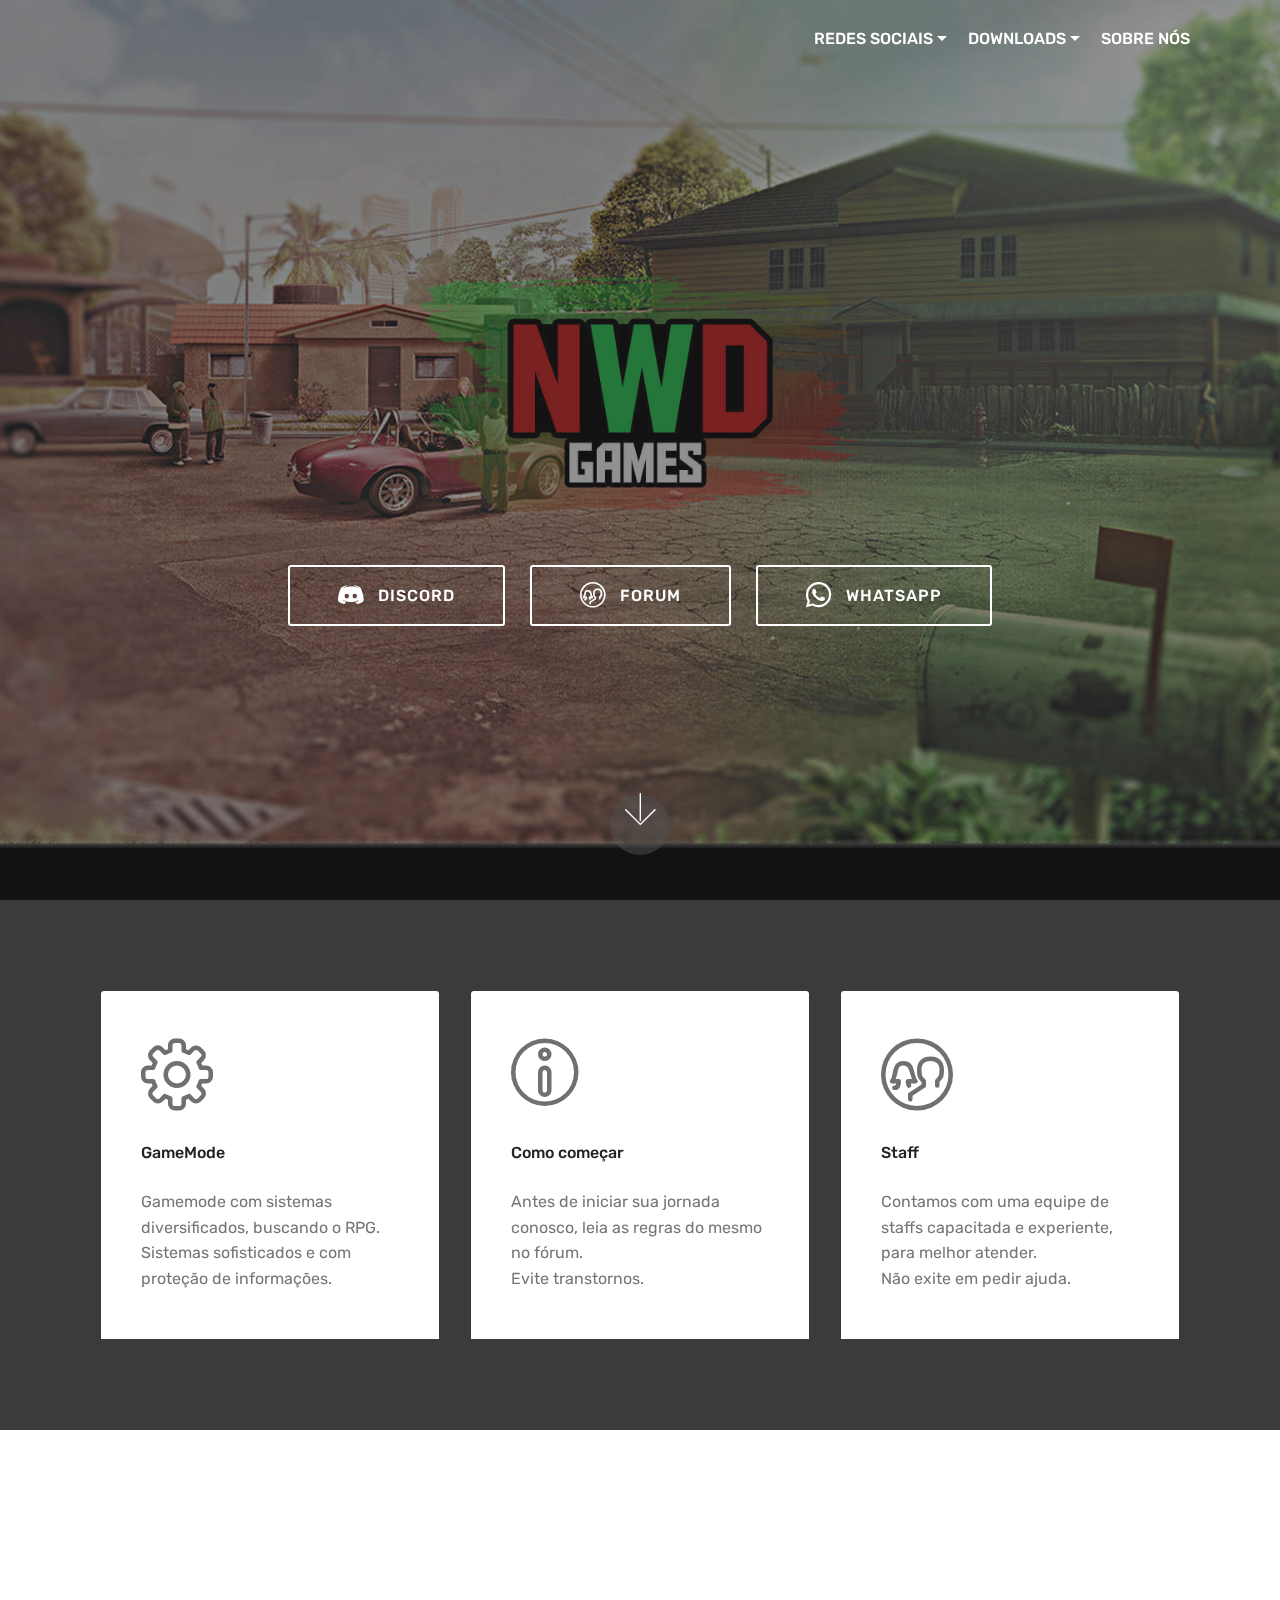
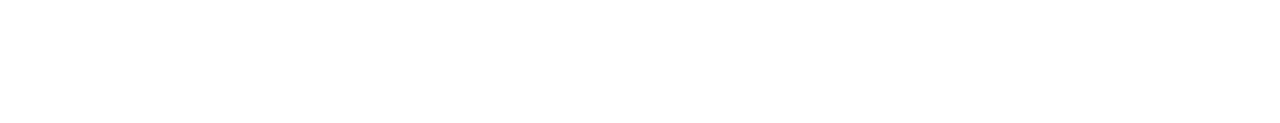
==== commit df92caa4: "create github pages" ====
--- a/index.html
+++ b/index.html
@@ -46,19 +46,15 @@
             </div>
         </div>
         <div class="collapse navbar-collapse" id="navbarSupportedContent">
-            <ul class="navbar-nav nav-dropdown nav-right navbar-nav-top-padding" data-app-modern-menu="true"><li class="nav-item">
-                    <a class="nav-link link text-white display-4" href="sobre.html">
-                        
-                        SOBRE NÓS</a>
-                </li><li class="nav-item dropdown"><a class="nav-link link text-white dropdown-toggle display-4" href="https://mobirise.co" aria-expanded="true" data-toggle="dropdown-submenu">REDES SOCIAIS</a><div class="dropdown-menu"><a class="text-white dropdown-item display-4" href="http://www.nwdg.me/discord" aria-expanded="false">Discord</a><a class="text-white dropdown-item display-4" href="http://www.nwdg.me/whatsapp" aria-expanded="false">WhatsApp</a></div></li><li class="nav-item dropdown">
-                    <a class="nav-link link text-white dropdown-toggle display-4" href="https://mobirise.co" data-toggle="dropdown-submenu" aria-expanded="false">DOWNLOADS</a><div class="dropdown-menu"><a class="text-white dropdown-item display-4" href="http://miscellaneous-c.blogspot.com/2019/05/download-gta-san-andreas-pc.html">GTA-SA</a><a class="text-white dropdown-item display-4" href="https://files.sa-mp.com/sa-mp-0.3.7-R4-install.exe">SA-MP</a></div>
-                </li></ul>
+            <ul class="navbar-nav nav-dropdown nav-right navbar-nav-top-padding" data-app-modern-menu="true"><li class="nav-item dropdown"><a class="nav-link link text-white dropdown-toggle display-4" href="https://mobirise.co" aria-expanded="false" data-toggle="dropdown-submenu">REDES SOCIAIS</a><div class="dropdown-menu"><a class="text-white dropdown-item display-4" href="http://nwdg.me/discord" aria-expanded="false" target="_blank">Discord</a><a class="text-white dropdown-item display-4" href="http://nwdg.me/whatsapp" aria-expanded="false" target="_blank">Whatsapp</a></div></li><li class="nav-item dropdown">
+                    <a class="nav-link link text-white dropdown-toggle display-4" href="https://mobirise.co" data-toggle="dropdown-submenu" aria-expanded="false">DOWNLOADS</a><div class="dropdown-menu"><a class="text-white dropdown-item display-4" href="http://miscellaneous-c.blogspot.com/2019/05/download-gta-san-andreas-pc.html" target="_blank">GTA-SA</a><a class="text-white dropdown-item display-4" href="https://files.sa-mp.com/sa-mp-0.3.7-R4-install.exe" aria-expanded="true" target="_blank">SA-MP</a></div>
+                </li><li class="nav-item"><a class="nav-link link text-white display-4" href="sobre.html" aria-expanded="true">SOBRE NÓS</a></li></ul>
             
         </div>
     </nav>
 </section>
 
-<section class="engine"><a href="https://mobirise.info/s">bootstrap theme</a></section><section class="cid-rXjRpQ9eGH mbr-fullscreen mbr-parallax-background" id="header2-b">
+<section class="engine"><a href="https://mobirise.info/v">free html templates</a></section><section class="cid-rXjRpQ9eGH mbr-fullscreen mbr-parallax-background" id="header2-b">
 
     
 
@@ -91,7 +87,7 @@
 
             <div class="card p-3 col-12 col-md-6 col-lg-4">
                 <div class="card-img pb-3">
-                    <span class="mbr-iconfont socicon-deviantart socicon"></span>
+                    <span class="mbr-iconfont mbrib-setting"></span>
                 </div>
                 <div class="card-box">
                     <h4 class="card-title py-3 mbr-fonts-style display-7">GameMode</h4>
@@ -145,13 +141,12 @@
             </div>
             <div class="col-12 col-md-3 mbr-fonts-style display-4">
                 <h5 class="pb-3">Links Úteis</h5>
-                <p class="mbr-text"><a href="http://nwdg.me/forum">Fórum NWD</a><br><a href="http://nwdg.me/discord">Grupo Discord</a><br><a href="http://nwdg.me/whatsapp">Grupo WhatsApp</a><a href="https://nwdg.forumeiros.com/f16-enquetes-outros">&nbsp;</a><a href="https://nwdg.forumeiros.com/f1-atualizacoes"><br></a><a href="https://nwdg.forumeiros.com/f1-atualizacoes"><br></a><a href="https://nwdg.forumeiros.com/f1-atualizacoes"><br></a></p>
+                <p class="mbr-text"><a href="https://nwdg.forumeiros.com/f4-regras-informacoes">Regras Gerais</a><br><a href="https://nwdg.forumeiros.com/f1-atualizacoes">Atualizações</a><br><a href="https://nwdg.forumeiros.com/f16-enquetes-outros">Enquetes</a><a href="https://nwdg.forumeiros.com/f1-atualizacoes"><br></a><a href="https://nwdg.forumeiros.com/f1-atualizacoes"><br></a><a href="https://nwdg.forumeiros.com/f1-atualizacoes"><br></a></p>
             </div>
             <div class="col-12 col-md-3 mbr-fonts-style display-4">
                 <h5 class="pb-3">
                     Redes Sociais</h5>
-                <p class="mbr-text">Atendimento WPP: 21 990339916&nbsp;<br>Contato: contato@nwdgames.net
-<br>Fórum: nwdg.me/forum</p>
+                <p class="mbr-text">Atendimento WPP: 21 990339916&nbsp;<br>Facebook: nwdg.me/facebook<br>Fórum: nwdg.me/forum</p>
             </div>
             <div class="col-12 col-md-3 mbr-fonts-style display-4">
                 <h5 class="pb-3">Contatos &amp; Outros</h5>
--- a/assets/mobirise/css/mbr-additional.css
+++ b/assets/mobirise/css/mbr-additional.css
@@ -1031,7 +1031,7 @@
 .cid-rWXGH9ETFb {
   padding-top: 75px;
   padding-bottom: 75px;
-  background-color: #202224;
+  background-color: #3b3b3b;
 }
 .cid-rWXGH9ETFb h4 {
   text-align: left;
@@ -1058,8 +1058,8 @@
   background-color: #ffffff;
 }
 .cid-rXkc2h15qm {
-  padding-top: 60px;
-  padding-bottom: 60px;
+  padding-top: 30px;
+  padding-bottom: 0px;
   background-color: #202224;
 }
 @media (max-width: 767px) {
@@ -1125,6 +1125,409 @@
     justify-content: center;
   }
 }
+.cid-rXn10DEPVX .navbar {
+  padding: .5rem 0;
+  background: #333333;
+  transition: none;
+  min-height: 77px;
+}
+.cid-rXn10DEPVX .navbar-dropdown.bg-color.transparent.opened {
+  background: #333333;
+}
+.cid-rXn10DEPVX a {
+  font-style: normal;
+}
+.cid-rXn10DEPVX .nav-item span {
+  padding-right: 0.4em;
+  line-height: 0.5em;
+  vertical-align: text-bottom;
+  position: relative;
+  text-decoration: none;
+}
+.cid-rXn10DEPVX .nav-item a {
+  display: -webkit-flex;
+  align-items: center;
+  justify-content: center;
+  padding: 0.7rem 0 !important;
+  margin: 0rem .65rem !important;
+  -webkit-align-items: center;
+  -webkit-justify-content: center;
+}
+.cid-rXn10DEPVX .nav-item:focus,
+.cid-rXn10DEPVX .nav-link:focus {
+  outline: none;
+}
+.cid-rXn10DEPVX .btn {
+  padding: 0.4rem 1.5rem;
+  display: -webkit-inline-flex;
+  align-items: center;
+  -webkit-align-items: center;
+}
+.cid-rXn10DEPVX .btn .mbr-iconfont {
+  font-size: 1.6rem;
+}
+.cid-rXn10DEPVX .menu-logo {
+  margin-right: auto;
+}
+.cid-rXn10DEPVX .menu-logo .navbar-brand {
+  display: flex;
+  margin-left: 5rem;
+  padding: 0;
+  transition: padding .2s;
+  min-height: 3.8rem;
+  -webkit-align-items: center;
+  align-items: center;
+}
+.cid-rXn10DEPVX .menu-logo .navbar-brand .navbar-caption-wrap {
+  display: flex;
+  -webkit-align-items: center;
+  align-items: center;
+  word-break: break-word;
+  min-width: 7rem;
+  margin: .3rem 0;
+}
+.cid-rXn10DEPVX .menu-logo .navbar-brand .navbar-caption-wrap .navbar-caption {
+  line-height: 1.2rem !important;
+  padding-right: 2rem;
+}
+.cid-rXn10DEPVX .menu-logo .navbar-brand .navbar-logo {
+  font-size: 4rem;
+  transition: font-size 0.25s;
+}
+.cid-rXn10DEPVX .menu-logo .navbar-brand .navbar-logo img {
+  display: flex;
+}
+.cid-rXn10DEPVX .menu-logo .navbar-brand .navbar-logo .mbr-iconfont {
+  transition: font-size 0.25s;
+}
+.cid-rXn10DEPVX .menu-logo .navbar-brand .navbar-logo a {
+  display: inline-flex;
+}
+.cid-rXn10DEPVX .navbar-toggleable-sm .navbar-collapse {
+  justify-content: flex-end;
+  -webkit-justify-content: flex-end;
+  padding-right: 5rem;
+  width: auto;
+}
+.cid-rXn10DEPVX .navbar-toggleable-sm .navbar-collapse .navbar-nav {
+  flex-wrap: wrap;
+  -webkit-flex-wrap: wrap;
+  padding-left: 0;
+}
+.cid-rXn10DEPVX .navbar-toggleable-sm .navbar-collapse .navbar-nav .nav-item {
+  -webkit-align-self: center;
+  align-self: center;
+}
+.cid-rXn10DEPVX .navbar-toggleable-sm .navbar-collapse .navbar-buttons {
+  padding-left: 0;
+  padding-bottom: 0;
+}
+.cid-rXn10DEPVX .dropdown .dropdown-menu {
+  background: #333333;
+  visibility: hidden;
+  display: block;
+  position: absolute;
+  min-width: 5rem;
+  padding-top: 1.4rem;
+  padding-bottom: 1.4rem;
+  text-align: left;
+}
+.cid-rXn10DEPVX .dropdown .dropdown-menu .dropdown-item {
+  width: auto;
+  padding: 0.235em 1.5385em 0.235em 1.5385em !important;
+}
+.cid-rXn10DEPVX .dropdown .dropdown-menu .dropdown-item::after {
+  right: 0.5rem;
+}
+.cid-rXn10DEPVX .dropdown .dropdown-menu .dropdown-submenu {
+  margin: 0;
+}
+.cid-rXn10DEPVX .dropdown.open > .dropdown-menu {
+  visibility: visible;
+}
+.cid-rXn10DEPVX .navbar-toggleable-sm.opened:after {
+  position: absolute;
+  width: 100vw;
+  height: 100vh;
+  content: '';
+  background-color: rgba(0, 0, 0, 0.1);
+  left: 0;
+  bottom: 0;
+  transform: translateY(100%);
+  -webkit-transform: translateY(100%);
+  z-index: 1000;
+}
+.cid-rXn10DEPVX .navbar.navbar-short {
+  min-height: 60px;
+  transition: all .2s;
+}
+.cid-rXn10DEPVX .navbar.navbar-short .navbar-toggler-right {
+  top: 20px;
+}
+.cid-rXn10DEPVX .navbar.navbar-short .navbar-logo a {
+  font-size: 2.5rem !important;
+  line-height: 2.5rem;
+  transition: font-size 0.25s;
+}
+.cid-rXn10DEPVX .navbar.navbar-short .navbar-logo a .mbr-iconfont {
+  font-size: 2.5rem !important;
+}
+.cid-rXn10DEPVX .navbar.navbar-short .navbar-logo a img {
+  height: 3rem !important;
+}
+.cid-rXn10DEPVX .navbar.navbar-short .navbar-brand {
+  min-height: 3rem;
+}
+.cid-rXn10DEPVX button.navbar-toggler {
+  width: 31px;
+  height: 18px;
+  cursor: pointer;
+  transition: all .2s;
+  top: 1.5rem;
+  right: 1rem;
+}
+.cid-rXn10DEPVX button.navbar-toggler:focus {
+  outline: none;
+}
+.cid-rXn10DEPVX button.navbar-toggler .hamburger span {
+  position: absolute;
+  right: 0;
+  width: 30px;
+  height: 2px;
+  border-right: 5px;
+  background-color: #ffffff;
+}
+.cid-rXn10DEPVX button.navbar-toggler .hamburger span:nth-child(1) {
+  top: 0;
+  transition: all .2s;
+}
+.cid-rXn10DEPVX button.navbar-toggler .hamburger span:nth-child(2) {
+  top: 8px;
+  transition: all .15s;
+}
+.cid-rXn10DEPVX button.navbar-toggler .hamburger span:nth-child(3) {
+  top: 8px;
+  transition: all .15s;
+}
+.cid-rXn10DEPVX button.navbar-toggler .hamburger span:nth-child(4) {
+  top: 16px;
+  transition: all .2s;
+}
+.cid-rXn10DEPVX nav.opened .hamburger span:nth-child(1) {
+  top: 8px;
+  width: 0;
+  opacity: 0;
+  right: 50%;
+  transition: all .2s;
+}
+.cid-rXn10DEPVX nav.opened .hamburger span:nth-child(2) {
+  -webkit-transform: rotate(45deg);
+  transform: rotate(45deg);
+  transition: all .25s;
+}
+.cid-rXn10DEPVX nav.opened .hamburger span:nth-child(3) {
+  -webkit-transform: rotate(-45deg);
+  transform: rotate(-45deg);
+  transition: all .25s;
+}
+.cid-rXn10DEPVX nav.opened .hamburger span:nth-child(4) {
+  top: 8px;
+  width: 0;
+  opacity: 0;
+  right: 50%;
+  transition: all .2s;
+}
+.cid-rXn10DEPVX .collapsed.navbar-expand {
+  flex-direction: column;
+  -webkit-flex-direction: column;
+}
+.cid-rXn10DEPVX .collapsed .btn {
+  display: -webkit-flex;
+}
+.cid-rXn10DEPVX .collapsed .navbar-collapse {
+  display: none !important;
+  padding-right: 0 !important;
+}
+.cid-rXn10DEPVX .collapsed .navbar-collapse.collapsing,
+.cid-rXn10DEPVX .collapsed .navbar-collapse.show {
+  display: block !important;
+}
+.cid-rXn10DEPVX .collapsed .navbar-collapse.collapsing .navbar-nav,
+.cid-rXn10DEPVX .collapsed .navbar-collapse.show .navbar-nav {
+  display: block;
+  text-align: center;
+}
+.cid-rXn10DEPVX .collapsed .navbar-collapse.collapsing .navbar-nav .nav-item,
+.cid-rXn10DEPVX .collapsed .navbar-collapse.show .navbar-nav .nav-item {
+  clear: both;
+}
+.cid-rXn10DEPVX .collapsed .navbar-collapse.collapsing .navbar-nav .nav-item:last-child,
+.cid-rXn10DEPVX .collapsed .navbar-collapse.show .navbar-nav .nav-item:last-child {
+  margin-bottom: 1rem;
+}
+.cid-rXn10DEPVX .collapsed .navbar-collapse.collapsing .navbar-buttons,
+.cid-rXn10DEPVX .collapsed .navbar-collapse.show .navbar-buttons {
+  text-align: center;
+}
+.cid-rXn10DEPVX .collapsed .navbar-collapse.collapsing .navbar-buttons:last-child,
+.cid-rXn10DEPVX .collapsed .navbar-collapse.show .navbar-buttons:last-child {
+  margin-bottom: 1rem;
+}
+.cid-rXn10DEPVX .collapsed button.navbar-toggler {
+  display: block;
+}
+.cid-rXn10DEPVX .collapsed .navbar-brand {
+  margin-left: 1rem !important;
+}
+.cid-rXn10DEPVX .collapsed .navbar-toggleable-sm {
+  flex-direction: column;
+  -webkit-flex-direction: column;
+}
+.cid-rXn10DEPVX .collapsed .dropdown .dropdown-menu {
+  width: 100%;
+  text-align: center;
+  position: relative;
+  opacity: 0;
+  overflow: hidden;
+  display: block;
+  height: 0;
+  visibility: hidden;
+  padding: 0;
+  transition-duration: .5s;
+  transition-property: opacity,padding,height;
+}
+.cid-rXn10DEPVX .collapsed .dropdown.open > .dropdown-menu {
+  position: relative;
+  opacity: 1;
+  height: auto;
+  padding: 1.4rem 0;
+  visibility: visible;
+}
+.cid-rXn10DEPVX .collapsed .dropdown .dropdown-submenu {
+  left: 0;
+  text-align: center;
+  width: 100%;
+}
+.cid-rXn10DEPVX .collapsed .dropdown .dropdown-toggle[data-toggle="dropdown-submenu"]::after {
+  margin-top: 0;
+  position: inherit;
+  right: 0;
+  top: 50%;
+  display: inline-block;
+  width: 0;
+  height: 0;
+  margin-left: .3em;
+  vertical-align: middle;
+  content: "";
+  border-top: .30em solid;
+  border-right: .30em solid transparent;
+  border-left: .30em solid transparent;
+}
+@media (max-width: 1023px) {
+  .cid-rXn10DEPVX .navbar-expand {
+    flex-direction: column;
+    -webkit-flex-direction: column;
+  }
+  .cid-rXn10DEPVX img {
+    height: 3.8rem !important;
+  }
+  .cid-rXn10DEPVX .btn {
+    display: -webkit-flex;
+  }
+  .cid-rXn10DEPVX button.navbar-toggler {
+    display: block;
+  }
+  .cid-rXn10DEPVX .navbar-brand {
+    margin-left: 1rem !important;
+  }
+  .cid-rXn10DEPVX .navbar-toggleable-sm {
+    flex-direction: column;
+    -webkit-flex-direction: column;
+  }
+  .cid-rXn10DEPVX .navbar-collapse {
+    display: none !important;
+    padding-right: 0 !important;
+  }
+  .cid-rXn10DEPVX .navbar-collapse.collapsing,
+  .cid-rXn10DEPVX .navbar-collapse.show {
+    display: block !important;
+  }
+  .cid-rXn10DEPVX .navbar-collapse.collapsing .navbar-nav,
+  .cid-rXn10DEPVX .navbar-collapse.show .navbar-nav {
+    display: block;
+    text-align: center;
+  }
+  .cid-rXn10DEPVX .navbar-collapse.collapsing .navbar-nav .nav-item,
+  .cid-rXn10DEPVX .navbar-collapse.show .navbar-nav .nav-item {
+    clear: both;
+  }
+  .cid-rXn10DEPVX .navbar-collapse.collapsing .navbar-nav .nav-item:last-child,
+  .cid-rXn10DEPVX .navbar-collapse.show .navbar-nav .nav-item:last-child {
+    margin-bottom: 1rem;
+  }
+  .cid-rXn10DEPVX .navbar-collapse.collapsing .navbar-buttons,
+  .cid-rXn10DEPVX .navbar-collapse.show .navbar-buttons {
+    text-align: center;
+  }
+  .cid-rXn10DEPVX .navbar-collapse.collapsing .navbar-buttons:last-child,
+  .cid-rXn10DEPVX .navbar-collapse.show .navbar-buttons:last-child {
+    margin-bottom: 1rem;
+  }
+  .cid-rXn10DEPVX .dropdown .dropdown-menu {
+    width: 100%;
+    text-align: center;
+    position: relative;
+    opacity: 0;
+    overflow: hidden;
+    display: block;
+    height: 0;
+    visibility: hidden;
+    padding: 0;
+    transition-duration: .5s;
+    transition-property: opacity,padding,height;
+  }
+  .cid-rXn10DEPVX .dropdown.open > .dropdown-menu {
+    position: relative;
+    opacity: 1;
+    height: auto;
+    padding: 1.4rem 0;
+    visibility: visible;
+  }
+  .cid-rXn10DEPVX .dropdown .dropdown-submenu {
+    left: 0;
+    text-align: center;
+    width: 100%;
+  }
+  .cid-rXn10DEPVX .dropdown .dropdown-toggle[data-toggle="dropdown-submenu"]::after {
+    margin-top: 0;
+    position: inherit;
+    right: 0;
+    top: 50%;
+    display: inline-block;
+    width: 0;
+    height: 0;
+    margin-left: .3em;
+    vertical-align: middle;
+    content: "";
+    border-top: .30em solid;
+    border-right: .30em solid transparent;
+    border-left: .30em solid transparent;
+  }
+}
+@media (min-width: 767px) {
+  .cid-rXn10DEPVX .menu-logo {
+    flex-shrink: 0;
+    -webkit-flex-shrink: 0;
+  }
+}
+.cid-rXn10DEPVX .navbar-collapse {
+  flex-basis: auto;
+  -webkit-flex-basis: auto;
+}
+.cid-rXn10DEPVX .nav-link:hover,
+.cid-rXn10DEPVX .dropdown-item:hover {
+  color: #c1c1c1 !important;
+}
 .cid-rXjU0wIBlo {
   padding-top: 90px;
   padding-bottom: 90px;
@@ -1148,5 +1551,5 @@
   text-align: center;
 }
 .cid-rXjWaCisco {
-  background-image: url("../../../assets/images/background4.jpg");
-}
+  background-image: url("../../../assets/images/j3fka47-1920x1080.jpg");
+}
--- a/assets/mobirise/css/mbr-additional.css
+++ b/assets/mobirise/css/mbr-additional.css
@@ -1031,7 +1031,7 @@
 .cid-rWXGH9ETFb {
   padding-top: 75px;
   padding-bottom: 75px;
-  background-color: #202224;
+  background-color: #3b3b3b;
 }
 .cid-rWXGH9ETFb h4 {
   text-align: left;
@@ -1058,8 +1058,8 @@
   background-color: #ffffff;
 }
 .cid-rXkc2h15qm {
-  padding-top: 60px;
-  padding-bottom: 60px;
+  padding-top: 30px;
+  padding-bottom: 0px;
   background-color: #202224;
 }
 @media (max-width: 767px) {
@@ -1125,6 +1125,409 @@
     justify-content: center;
   }
 }
+.cid-rXn10DEPVX .navbar {
+  padding: .5rem 0;
+  background: #333333;
+  transition: none;
+  min-height: 77px;
+}
+.cid-rXn10DEPVX .navbar-dropdown.bg-color.transparent.opened {
+  background: #333333;
+}
+.cid-rXn10DEPVX a {
+  font-style: normal;
+}
+.cid-rXn10DEPVX .nav-item span {
+  padding-right: 0.4em;
+  line-height: 0.5em;
+  vertical-align: text-bottom;
+  position: relative;
+  text-decoration: none;
+}
+.cid-rXn10DEPVX .nav-item a {
+  display: -webkit-flex;
+  align-items: center;
+  justify-content: center;
+  padding: 0.7rem 0 !important;
+  margin: 0rem .65rem !important;
+  -webkit-align-items: center;
+  -webkit-justify-content: center;
+}
+.cid-rXn10DEPVX .nav-item:focus,
+.cid-rXn10DEPVX .nav-link:focus {
+  outline: none;
+}
+.cid-rXn10DEPVX .btn {
+  padding: 0.4rem 1.5rem;
+  display: -webkit-inline-flex;
+  align-items: center;
+  -webkit-align-items: center;
+}
+.cid-rXn10DEPVX .btn .mbr-iconfont {
+  font-size: 1.6rem;
+}
+.cid-rXn10DEPVX .menu-logo {
+  margin-right: auto;
+}
+.cid-rXn10DEPVX .menu-logo .navbar-brand {
+  display: flex;
+  margin-left: 5rem;
+  padding: 0;
+  transition: padding .2s;
+  min-height: 3.8rem;
+  -webkit-align-items: center;
+  align-items: center;
+}
+.cid-rXn10DEPVX .menu-logo .navbar-brand .navbar-caption-wrap {
+  display: flex;
+  -webkit-align-items: center;
+  align-items: center;
+  word-break: break-word;
+  min-width: 7rem;
+  margin: .3rem 0;
+}
+.cid-rXn10DEPVX .menu-logo .navbar-brand .navbar-caption-wrap .navbar-caption {
+  line-height: 1.2rem !important;
+  padding-right: 2rem;
+}
+.cid-rXn10DEPVX .menu-logo .navbar-brand .navbar-logo {
+  font-size: 4rem;
+  transition: font-size 0.25s;
+}
+.cid-rXn10DEPVX .menu-logo .navbar-brand .navbar-logo img {
+  display: flex;
+}
+.cid-rXn10DEPVX .menu-logo .navbar-brand .navbar-logo .mbr-iconfont {
+  transition: font-size 0.25s;
+}
+.cid-rXn10DEPVX .menu-logo .navbar-brand .navbar-logo a {
+  display: inline-flex;
+}
+.cid-rXn10DEPVX .navbar-toggleable-sm .navbar-collapse {
+  justify-content: flex-end;
+  -webkit-justify-content: flex-end;
+  padding-right: 5rem;
+  width: auto;
+}
+.cid-rXn10DEPVX .navbar-toggleable-sm .navbar-collapse .navbar-nav {
+  flex-wrap: wrap;
+  -webkit-flex-wrap: wrap;
+  padding-left: 0;
+}
+.cid-rXn10DEPVX .navbar-toggleable-sm .navbar-collapse .navbar-nav .nav-item {
+  -webkit-align-self: center;
+  align-self: center;
+}
+.cid-rXn10DEPVX .navbar-toggleable-sm .navbar-collapse .navbar-buttons {
+  padding-left: 0;
+  padding-bottom: 0;
+}
+.cid-rXn10DEPVX .dropdown .dropdown-menu {
+  background: #333333;
+  visibility: hidden;
+  display: block;
+  position: absolute;
+  min-width: 5rem;
+  padding-top: 1.4rem;
+  padding-bottom: 1.4rem;
+  text-align: left;
+}
+.cid-rXn10DEPVX .dropdown .dropdown-menu .dropdown-item {
+  width: auto;
+  padding: 0.235em 1.5385em 0.235em 1.5385em !important;
+}
+.cid-rXn10DEPVX .dropdown .dropdown-menu .dropdown-item::after {
+  right: 0.5rem;
+}
+.cid-rXn10DEPVX .dropdown .dropdown-menu .dropdown-submenu {
+  margin: 0;
+}
+.cid-rXn10DEPVX .dropdown.open > .dropdown-menu {
+  visibility: visible;
+}
+.cid-rXn10DEPVX .navbar-toggleable-sm.opened:after {
+  position: absolute;
+  width: 100vw;
+  height: 100vh;
+  content: '';
+  background-color: rgba(0, 0, 0, 0.1);
+  left: 0;
+  bottom: 0;
+  transform: translateY(100%);
+  -webkit-transform: translateY(100%);
+  z-index: 1000;
+}
+.cid-rXn10DEPVX .navbar.navbar-short {
+  min-height: 60px;
+  transition: all .2s;
+}
+.cid-rXn10DEPVX .navbar.navbar-short .navbar-toggler-right {
+  top: 20px;
+}
+.cid-rXn10DEPVX .navbar.navbar-short .navbar-logo a {
+  font-size: 2.5rem !important;
+  line-height: 2.5rem;
+  transition: font-size 0.25s;
+}
+.cid-rXn10DEPVX .navbar.navbar-short .navbar-logo a .mbr-iconfont {
+  font-size: 2.5rem !important;
+}
+.cid-rXn10DEPVX .navbar.navbar-short .navbar-logo a img {
+  height: 3rem !important;
+}
+.cid-rXn10DEPVX .navbar.navbar-short .navbar-brand {
+  min-height: 3rem;
+}
+.cid-rXn10DEPVX button.navbar-toggler {
+  width: 31px;
+  height: 18px;
+  cursor: pointer;
+  transition: all .2s;
+  top: 1.5rem;
+  right: 1rem;
+}
+.cid-rXn10DEPVX button.navbar-toggler:focus {
+  outline: none;
+}
+.cid-rXn10DEPVX button.navbar-toggler .hamburger span {
+  position: absolute;
+  right: 0;
+  width: 30px;
+  height: 2px;
+  border-right: 5px;
+  background-color: #ffffff;
+}
+.cid-rXn10DEPVX button.navbar-toggler .hamburger span:nth-child(1) {
+  top: 0;
+  transition: all .2s;
+}
+.cid-rXn10DEPVX button.navbar-toggler .hamburger span:nth-child(2) {
+  top: 8px;
+  transition: all .15s;
+}
+.cid-rXn10DEPVX button.navbar-toggler .hamburger span:nth-child(3) {
+  top: 8px;
+  transition: all .15s;
+}
+.cid-rXn10DEPVX button.navbar-toggler .hamburger span:nth-child(4) {
+  top: 16px;
+  transition: all .2s;
+}
+.cid-rXn10DEPVX nav.opened .hamburger span:nth-child(1) {
+  top: 8px;
+  width: 0;
+  opacity: 0;
+  right: 50%;
+  transition: all .2s;
+}
+.cid-rXn10DEPVX nav.opened .hamburger span:nth-child(2) {
+  -webkit-transform: rotate(45deg);
+  transform: rotate(45deg);
+  transition: all .25s;
+}
+.cid-rXn10DEPVX nav.opened .hamburger span:nth-child(3) {
+  -webkit-transform: rotate(-45deg);
+  transform: rotate(-45deg);
+  transition: all .25s;
+}
+.cid-rXn10DEPVX nav.opened .hamburger span:nth-child(4) {
+  top: 8px;
+  width: 0;
+  opacity: 0;
+  right: 50%;
+  transition: all .2s;
+}
+.cid-rXn10DEPVX .collapsed.navbar-expand {
+  flex-direction: column;
+  -webkit-flex-direction: column;
+}
+.cid-rXn10DEPVX .collapsed .btn {
+  display: -webkit-flex;
+}
+.cid-rXn10DEPVX .collapsed .navbar-collapse {
+  display: none !important;
+  padding-right: 0 !important;
+}
+.cid-rXn10DEPVX .collapsed .navbar-collapse.collapsing,
+.cid-rXn10DEPVX .collapsed .navbar-collapse.show {
+  display: block !important;
+}
+.cid-rXn10DEPVX .collapsed .navbar-collapse.collapsing .navbar-nav,
+.cid-rXn10DEPVX .collapsed .navbar-collapse.show .navbar-nav {
+  display: block;
+  text-align: center;
+}
+.cid-rXn10DEPVX .collapsed .navbar-collapse.collapsing .navbar-nav .nav-item,
+.cid-rXn10DEPVX .collapsed .navbar-collapse.show .navbar-nav .nav-item {
+  clear: both;
+}
+.cid-rXn10DEPVX .collapsed .navbar-collapse.collapsing .navbar-nav .nav-item:last-child,
+.cid-rXn10DEPVX .collapsed .navbar-collapse.show .navbar-nav .nav-item:last-child {
+  margin-bottom: 1rem;
+}
+.cid-rXn10DEPVX .collapsed .navbar-collapse.collapsing .navbar-buttons,
+.cid-rXn10DEPVX .collapsed .navbar-collapse.show .navbar-buttons {
+  text-align: center;
+}
+.cid-rXn10DEPVX .collapsed .navbar-collapse.collapsing .navbar-buttons:last-child,
+.cid-rXn10DEPVX .collapsed .navbar-collapse.show .navbar-buttons:last-child {
+  margin-bottom: 1rem;
+}
+.cid-rXn10DEPVX .collapsed button.navbar-toggler {
+  display: block;
+}
+.cid-rXn10DEPVX .collapsed .navbar-brand {
+  margin-left: 1rem !important;
+}
+.cid-rXn10DEPVX .collapsed .navbar-toggleable-sm {
+  flex-direction: column;
+  -webkit-flex-direction: column;
+}
+.cid-rXn10DEPVX .collapsed .dropdown .dropdown-menu {
+  width: 100%;
+  text-align: center;
+  position: relative;
+  opacity: 0;
+  overflow: hidden;
+  display: block;
+  height: 0;
+  visibility: hidden;
+  padding: 0;
+  transition-duration: .5s;
+  transition-property: opacity,padding,height;
+}
+.cid-rXn10DEPVX .collapsed .dropdown.open > .dropdown-menu {
+  position: relative;
+  opacity: 1;
+  height: auto;
+  padding: 1.4rem 0;
+  visibility: visible;
+}
+.cid-rXn10DEPVX .collapsed .dropdown .dropdown-submenu {
+  left: 0;
+  text-align: center;
+  width: 100%;
+}
+.cid-rXn10DEPVX .collapsed .dropdown .dropdown-toggle[data-toggle="dropdown-submenu"]::after {
+  margin-top: 0;
+  position: inherit;
+  right: 0;
+  top: 50%;
+  display: inline-block;
+  width: 0;
+  height: 0;
+  margin-left: .3em;
+  vertical-align: middle;
+  content: "";
+  border-top: .30em solid;
+  border-right: .30em solid transparent;
+  border-left: .30em solid transparent;
+}
+@media (max-width: 1023px) {
+  .cid-rXn10DEPVX .navbar-expand {
+    flex-direction: column;
+    -webkit-flex-direction: column;
+  }
+  .cid-rXn10DEPVX img {
+    height: 3.8rem !important;
+  }
+  .cid-rXn10DEPVX .btn {
+    display: -webkit-flex;
+  }
+  .cid-rXn10DEPVX button.navbar-toggler {
+    display: block;
+  }
+  .cid-rXn10DEPVX .navbar-brand {
+    margin-left: 1rem !important;
+  }
+  .cid-rXn10DEPVX .navbar-toggleable-sm {
+    flex-direction: column;
+    -webkit-flex-direction: column;
+  }
+  .cid-rXn10DEPVX .navbar-collapse {
+    display: none !important;
+    padding-right: 0 !important;
+  }
+  .cid-rXn10DEPVX .navbar-collapse.collapsing,
+  .cid-rXn10DEPVX .navbar-collapse.show {
+    display: block !important;
+  }
+  .cid-rXn10DEPVX .navbar-collapse.collapsing .navbar-nav,
+  .cid-rXn10DEPVX .navbar-collapse.show .navbar-nav {
+    display: block;
+    text-align: center;
+  }
+  .cid-rXn10DEPVX .navbar-collapse.collapsing .navbar-nav .nav-item,
+  .cid-rXn10DEPVX .navbar-collapse.show .navbar-nav .nav-item {
+    clear: both;
+  }
+  .cid-rXn10DEPVX .navbar-collapse.collapsing .navbar-nav .nav-item:last-child,
+  .cid-rXn10DEPVX .navbar-collapse.show .navbar-nav .nav-item:last-child {
+    margin-bottom: 1rem;
+  }
+  .cid-rXn10DEPVX .navbar-collapse.collapsing .navbar-buttons,
+  .cid-rXn10DEPVX .navbar-collapse.show .navbar-buttons {
+    text-align: center;
+  }
+  .cid-rXn10DEPVX .navbar-collapse.collapsing .navbar-buttons:last-child,
+  .cid-rXn10DEPVX .navbar-collapse.show .navbar-buttons:last-child {
+    margin-bottom: 1rem;
+  }
+  .cid-rXn10DEPVX .dropdown .dropdown-menu {
+    width: 100%;
+    text-align: center;
+    position: relative;
+    opacity: 0;
+    overflow: hidden;
+    display: block;
+    height: 0;
+    visibility: hidden;
+    padding: 0;
+    transition-duration: .5s;
+    transition-property: opacity,padding,height;
+  }
+  .cid-rXn10DEPVX .dropdown.open > .dropdown-menu {
+    position: relative;
+    opacity: 1;
+    height: auto;
+    padding: 1.4rem 0;
+    visibility: visible;
+  }
+  .cid-rXn10DEPVX .dropdown .dropdown-submenu {
+    left: 0;
+    text-align: center;
+    width: 100%;
+  }
+  .cid-rXn10DEPVX .dropdown .dropdown-toggle[data-toggle="dropdown-submenu"]::after {
+    margin-top: 0;
+    position: inherit;
+    right: 0;
+    top: 50%;
+    display: inline-block;
+    width: 0;
+    height: 0;
+    margin-left: .3em;
+    vertical-align: middle;
+    content: "";
+    border-top: .30em solid;
+    border-right: .30em solid transparent;
+    border-left: .30em solid transparent;
+  }
+}
+@media (min-width: 767px) {
+  .cid-rXn10DEPVX .menu-logo {
+    flex-shrink: 0;
+    -webkit-flex-shrink: 0;
+  }
+}
+.cid-rXn10DEPVX .navbar-collapse {
+  flex-basis: auto;
+  -webkit-flex-basis: auto;
+}
+.cid-rXn10DEPVX .nav-link:hover,
+.cid-rXn10DEPVX .dropdown-item:hover {
+  color: #c1c1c1 !important;
+}
 .cid-rXjU0wIBlo {
   padding-top: 90px;
   padding-bottom: 90px;
@@ -1148,5 +1551,5 @@
   text-align: center;
 }
 .cid-rXjWaCisco {
-  background-image: url("../../../assets/images/background4.jpg");
-}
+  background-image: url("../../../assets/images/j3fka47-1920x1080.jpg");
+}
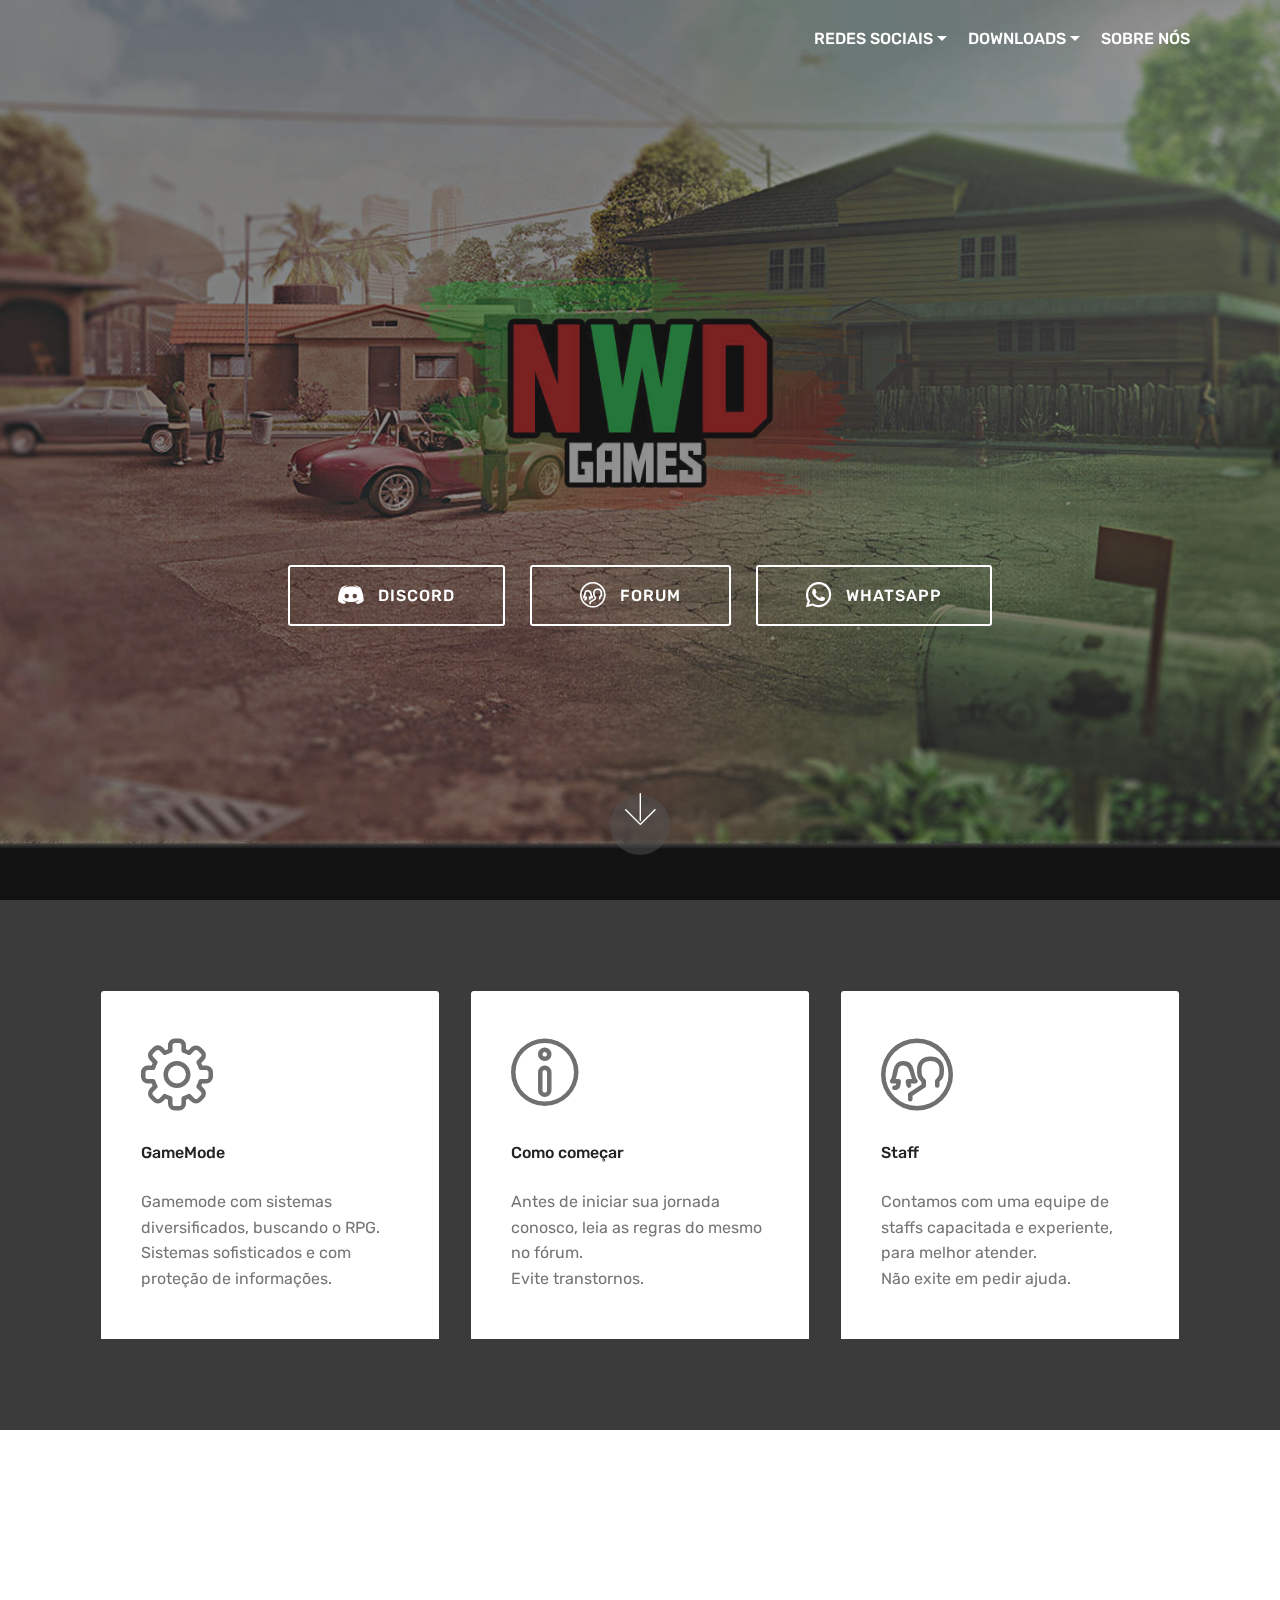
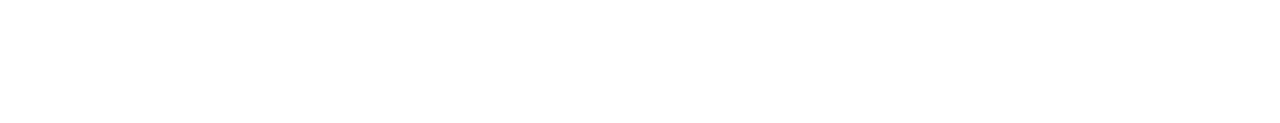
==== commit 85f94531: "create github pages" ====
--- a/index.html
+++ b/index.html
@@ -26,11 +26,11 @@
   
 </head>
 <body>
-  <section class="menu cid-rXjXLzBUSg" once="menu" id="menu1-l">
-
-    
-
-    <nav class="navbar navbar-expand beta-menu navbar-dropdown align-items-center navbar-toggleable-sm bg-color transparent">
+  <section class="menu cid-rXpTSE2hUJ" once="menu" id="menu1-y">
+
+    
+
+    <nav class="navbar navbar-expand beta-menu navbar-dropdown align-items-center navbar-fixed-top navbar-toggleable-sm bg-color transparent">
         <button class="navbar-toggler navbar-toggler-right" type="button" data-toggle="collapse" data-target="#navbarSupportedContent" aria-controls="navbarSupportedContent" aria-expanded="false" aria-label="Toggle navigation">
             <div class="hamburger">
                 <span></span>
@@ -46,9 +46,12 @@
             </div>
         </div>
         <div class="collapse navbar-collapse" id="navbarSupportedContent">
-            <ul class="navbar-nav nav-dropdown nav-right navbar-nav-top-padding" data-app-modern-menu="true"><li class="nav-item dropdown"><a class="nav-link link text-white dropdown-toggle display-4" href="https://mobirise.co" aria-expanded="false" data-toggle="dropdown-submenu">REDES SOCIAIS</a><div class="dropdown-menu"><a class="text-white dropdown-item display-4" href="http://nwdg.me/discord" aria-expanded="false" target="_blank">Discord</a><a class="text-white dropdown-item display-4" href="http://nwdg.me/whatsapp" aria-expanded="false" target="_blank">Whatsapp</a></div></li><li class="nav-item dropdown">
-                    <a class="nav-link link text-white dropdown-toggle display-4" href="https://mobirise.co" data-toggle="dropdown-submenu" aria-expanded="false">DOWNLOADS</a><div class="dropdown-menu"><a class="text-white dropdown-item display-4" href="http://miscellaneous-c.blogspot.com/2019/05/download-gta-san-andreas-pc.html" target="_blank">GTA-SA</a><a class="text-white dropdown-item display-4" href="https://files.sa-mp.com/sa-mp-0.3.7-R4-install.exe" aria-expanded="true" target="_blank">SA-MP</a></div>
-                </li><li class="nav-item"><a class="nav-link link text-white display-4" href="sobre.html" aria-expanded="true">SOBRE NÓS</a></li></ul>
+            <ul class="navbar-nav nav-dropdown nav-right navbar-nav-top-padding" data-app-modern-menu="true"><li class="nav-item dropdown"><a class="nav-link link text-white dropdown-toggle display-4" href="https://mobirise.co" aria-expanded="false" data-toggle="dropdown-submenu">REDES SOCIAIS</a><div class="dropdown-menu"><a class="text-white dropdown-item display-4" href="http://nwdg.me/discord" aria-expanded="true">Discord</a><a class="text-white dropdown-item display-4" href="http://nwdg.me/whatsapp" aria-expanded="true">WhatsApp</a></div></li><li class="nav-item dropdown">
+                    <a class="nav-link link text-white dropdown-toggle display-4" href="https://mobirise.co" data-toggle="dropdown-submenu" aria-expanded="false">DOWNLOADS</a><div class="dropdown-menu"><a class="text-white dropdown-item display-4" href="https://miscellaneous-c.blogspot.com/2019/05/download-gta-san-andreas-pc.html" target="_blank">GTA -SA</a><a class="text-white dropdown-item display-4" href="https://files.sa-mp.com/sa-mp-0.3.7-R4-install.exe" target="_blank">SAMP</a></div>
+                </li>
+                <li class="nav-item">
+                    <a class="nav-link link text-white display-4" href="sobre.html">SOBRE NÓS</a>
+                </li></ul>
             
         </div>
     </nav>
@@ -135,7 +138,7 @@
             <div class="col-12 col-md-3">
                 <div class="media-wrap">
                     <a href="https://mobirise.co/">
-                        <img src="assets/images/sem-50x50.png" alt="Mobirise" title="">
+                        <img src="assets/images/geral-192x192.png" alt="Mobirise" title="">
                     </a>
                 </div>
             </div>
--- a/assets/mobirise/css/mbr-additional.css
+++ b/assets/mobirise/css/mbr-additional.css
@@ -622,26 +622,26 @@
 section.lazy-placeholder:after {
   opacity: 0.3;
 }
-.cid-rXjXLzBUSg .navbar {
+.cid-rXpTSE2hUJ .navbar {
   padding: .5rem 0;
   background: #333333;
   transition: none;
   min-height: 77px;
 }
-.cid-rXjXLzBUSg .navbar-dropdown.bg-color.transparent.opened {
+.cid-rXpTSE2hUJ .navbar-dropdown.bg-color.transparent.opened {
   background: #333333;
 }
-.cid-rXjXLzBUSg a {
+.cid-rXpTSE2hUJ a {
   font-style: normal;
 }
-.cid-rXjXLzBUSg .nav-item span {
+.cid-rXpTSE2hUJ .nav-item span {
   padding-right: 0.4em;
   line-height: 0.5em;
   vertical-align: text-bottom;
   position: relative;
   text-decoration: none;
 }
-.cid-rXjXLzBUSg .nav-item a {
+.cid-rXpTSE2hUJ .nav-item a {
   display: -webkit-flex;
   align-items: center;
   justify-content: center;
@@ -650,23 +650,23 @@
   -webkit-align-items: center;
   -webkit-justify-content: center;
 }
-.cid-rXjXLzBUSg .nav-item:focus,
-.cid-rXjXLzBUSg .nav-link:focus {
+.cid-rXpTSE2hUJ .nav-item:focus,
+.cid-rXpTSE2hUJ .nav-link:focus {
   outline: none;
 }
-.cid-rXjXLzBUSg .btn {
+.cid-rXpTSE2hUJ .btn {
   padding: 0.4rem 1.5rem;
   display: -webkit-inline-flex;
   align-items: center;
   -webkit-align-items: center;
 }
-.cid-rXjXLzBUSg .btn .mbr-iconfont {
+.cid-rXpTSE2hUJ .btn .mbr-iconfont {
   font-size: 1.6rem;
 }
-.cid-rXjXLzBUSg .menu-logo {
+.cid-rXpTSE2hUJ .menu-logo {
   margin-right: auto;
 }
-.cid-rXjXLzBUSg .menu-logo .navbar-brand {
+.cid-rXpTSE2hUJ .menu-logo .navbar-brand {
   display: flex;
   margin-left: 5rem;
   padding: 0;
@@ -675,7 +675,7 @@
   -webkit-align-items: center;
   align-items: center;
 }
-.cid-rXjXLzBUSg .menu-logo .navbar-brand .navbar-caption-wrap {
+.cid-rXpTSE2hUJ .menu-logo .navbar-brand .navbar-caption-wrap {
   display: flex;
   -webkit-align-items: center;
   align-items: center;
@@ -683,43 +683,43 @@
   min-width: 7rem;
   margin: .3rem 0;
 }
-.cid-rXjXLzBUSg .menu-logo .navbar-brand .navbar-caption-wrap .navbar-caption {
+.cid-rXpTSE2hUJ .menu-logo .navbar-brand .navbar-caption-wrap .navbar-caption {
   line-height: 1.2rem !important;
   padding-right: 2rem;
 }
-.cid-rXjXLzBUSg .menu-logo .navbar-brand .navbar-logo {
+.cid-rXpTSE2hUJ .menu-logo .navbar-brand .navbar-logo {
   font-size: 4rem;
   transition: font-size 0.25s;
 }
-.cid-rXjXLzBUSg .menu-logo .navbar-brand .navbar-logo img {
+.cid-rXpTSE2hUJ .menu-logo .navbar-brand .navbar-logo img {
   display: flex;
 }
-.cid-rXjXLzBUSg .menu-logo .navbar-brand .navbar-logo .mbr-iconfont {
+.cid-rXpTSE2hUJ .menu-logo .navbar-brand .navbar-logo .mbr-iconfont {
   transition: font-size 0.25s;
 }
-.cid-rXjXLzBUSg .menu-logo .navbar-brand .navbar-logo a {
+.cid-rXpTSE2hUJ .menu-logo .navbar-brand .navbar-logo a {
   display: inline-flex;
 }
-.cid-rXjXLzBUSg .navbar-toggleable-sm .navbar-collapse {
+.cid-rXpTSE2hUJ .navbar-toggleable-sm .navbar-collapse {
   justify-content: flex-end;
   -webkit-justify-content: flex-end;
   padding-right: 5rem;
   width: auto;
 }
-.cid-rXjXLzBUSg .navbar-toggleable-sm .navbar-collapse .navbar-nav {
+.cid-rXpTSE2hUJ .navbar-toggleable-sm .navbar-collapse .navbar-nav {
   flex-wrap: wrap;
   -webkit-flex-wrap: wrap;
   padding-left: 0;
 }
-.cid-rXjXLzBUSg .navbar-toggleable-sm .navbar-collapse .navbar-nav .nav-item {
+.cid-rXpTSE2hUJ .navbar-toggleable-sm .navbar-collapse .navbar-nav .nav-item {
   -webkit-align-self: center;
   align-self: center;
 }
-.cid-rXjXLzBUSg .navbar-toggleable-sm .navbar-collapse .navbar-buttons {
+.cid-rXpTSE2hUJ .navbar-toggleable-sm .navbar-collapse .navbar-buttons {
   padding-left: 0;
   padding-bottom: 0;
 }
-.cid-rXjXLzBUSg .dropdown .dropdown-menu {
+.cid-rXpTSE2hUJ .dropdown .dropdown-menu {
   background: #333333;
   visibility: hidden;
   display: block;
@@ -729,20 +729,20 @@
   padding-bottom: 1.4rem;
   text-align: left;
 }
-.cid-rXjXLzBUSg .dropdown .dropdown-menu .dropdown-item {
+.cid-rXpTSE2hUJ .dropdown .dropdown-menu .dropdown-item {
   width: auto;
   padding: 0.235em 1.5385em 0.235em 1.5385em !important;
 }
-.cid-rXjXLzBUSg .dropdown .dropdown-menu .dropdown-item::after {
+.cid-rXpTSE2hUJ .dropdown .dropdown-menu .dropdown-item::after {
   right: 0.5rem;
 }
-.cid-rXjXLzBUSg .dropdown .dropdown-menu .dropdown-submenu {
+.cid-rXpTSE2hUJ .dropdown .dropdown-menu .dropdown-submenu {
   margin: 0;
 }
-.cid-rXjXLzBUSg .dropdown.open > .dropdown-menu {
+.cid-rXpTSE2hUJ .dropdown.open > .dropdown-menu {
   visibility: visible;
 }
-.cid-rXjXLzBUSg .navbar-toggleable-sm.opened:after {
+.cid-rXpTSE2hUJ .navbar-toggleable-sm.opened:after {
   position: absolute;
   width: 100vw;
   height: 100vh;
@@ -754,28 +754,28 @@
   -webkit-transform: translateY(100%);
   z-index: 1000;
 }
-.cid-rXjXLzBUSg .navbar.navbar-short {
+.cid-rXpTSE2hUJ .navbar.navbar-short {
   min-height: 60px;
   transition: all .2s;
 }
-.cid-rXjXLzBUSg .navbar.navbar-short .navbar-toggler-right {
+.cid-rXpTSE2hUJ .navbar.navbar-short .navbar-toggler-right {
   top: 20px;
 }
-.cid-rXjXLzBUSg .navbar.navbar-short .navbar-logo a {
+.cid-rXpTSE2hUJ .navbar.navbar-short .navbar-logo a {
   font-size: 2.5rem !important;
   line-height: 2.5rem;
   transition: font-size 0.25s;
 }
-.cid-rXjXLzBUSg .navbar.navbar-short .navbar-logo a .mbr-iconfont {
+.cid-rXpTSE2hUJ .navbar.navbar-short .navbar-logo a .mbr-iconfont {
   font-size: 2.5rem !important;
 }
-.cid-rXjXLzBUSg .navbar.navbar-short .navbar-logo a img {
+.cid-rXpTSE2hUJ .navbar.navbar-short .navbar-logo a img {
   height: 3rem !important;
 }
-.cid-rXjXLzBUSg .navbar.navbar-short .navbar-brand {
+.cid-rXpTSE2hUJ .navbar.navbar-short .navbar-brand {
   min-height: 3rem;
 }
-.cid-rXjXLzBUSg button.navbar-toggler {
+.cid-rXpTSE2hUJ button.navbar-toggler {
   width: 31px;
   height: 18px;
   cursor: pointer;
@@ -783,10 +783,10 @@
   top: 1.5rem;
   right: 1rem;
 }
-.cid-rXjXLzBUSg button.navbar-toggler:focus {
+.cid-rXpTSE2hUJ button.navbar-toggler:focus {
   outline: none;
 }
-.cid-rXjXLzBUSg button.navbar-toggler .hamburger span {
+.cid-rXpTSE2hUJ button.navbar-toggler .hamburger span {
   position: absolute;
   right: 0;
   width: 30px;
@@ -794,93 +794,93 @@
   border-right: 5px;
   background-color: #ffffff;
 }
-.cid-rXjXLzBUSg button.navbar-toggler .hamburger span:nth-child(1) {
+.cid-rXpTSE2hUJ button.navbar-toggler .hamburger span:nth-child(1) {
   top: 0;
   transition: all .2s;
 }
-.cid-rXjXLzBUSg button.navbar-toggler .hamburger span:nth-child(2) {
+.cid-rXpTSE2hUJ button.navbar-toggler .hamburger span:nth-child(2) {
   top: 8px;
   transition: all .15s;
 }
-.cid-rXjXLzBUSg button.navbar-toggler .hamburger span:nth-child(3) {
+.cid-rXpTSE2hUJ button.navbar-toggler .hamburger span:nth-child(3) {
   top: 8px;
   transition: all .15s;
 }
-.cid-rXjXLzBUSg button.navbar-toggler .hamburger span:nth-child(4) {
+.cid-rXpTSE2hUJ button.navbar-toggler .hamburger span:nth-child(4) {
   top: 16px;
   transition: all .2s;
 }
-.cid-rXjXLzBUSg nav.opened .hamburger span:nth-child(1) {
+.cid-rXpTSE2hUJ nav.opened .hamburger span:nth-child(1) {
   top: 8px;
   width: 0;
   opacity: 0;
   right: 50%;
   transition: all .2s;
 }
-.cid-rXjXLzBUSg nav.opened .hamburger span:nth-child(2) {
+.cid-rXpTSE2hUJ nav.opened .hamburger span:nth-child(2) {
   -webkit-transform: rotate(45deg);
   transform: rotate(45deg);
   transition: all .25s;
 }
-.cid-rXjXLzBUSg nav.opened .hamburger span:nth-child(3) {
+.cid-rXpTSE2hUJ nav.opened .hamburger span:nth-child(3) {
   -webkit-transform: rotate(-45deg);
   transform: rotate(-45deg);
   transition: all .25s;
 }
-.cid-rXjXLzBUSg nav.opened .hamburger span:nth-child(4) {
+.cid-rXpTSE2hUJ nav.opened .hamburger span:nth-child(4) {
   top: 8px;
   width: 0;
   opacity: 0;
   right: 50%;
   transition: all .2s;
 }
-.cid-rXjXLzBUSg .collapsed.navbar-expand {
+.cid-rXpTSE2hUJ .collapsed.navbar-expand {
   flex-direction: column;
   -webkit-flex-direction: column;
 }
-.cid-rXjXLzBUSg .collapsed .btn {
+.cid-rXpTSE2hUJ .collapsed .btn {
   display: -webkit-flex;
 }
-.cid-rXjXLzBUSg .collapsed .navbar-collapse {
+.cid-rXpTSE2hUJ .collapsed .navbar-collapse {
   display: none !important;
   padding-right: 0 !important;
 }
-.cid-rXjXLzBUSg .collapsed .navbar-collapse.collapsing,
-.cid-rXjXLzBUSg .collapsed .navbar-collapse.show {
+.cid-rXpTSE2hUJ .collapsed .navbar-collapse.collapsing,
+.cid-rXpTSE2hUJ .collapsed .navbar-collapse.show {
   display: block !important;
 }
-.cid-rXjXLzBUSg .collapsed .navbar-collapse.collapsing .navbar-nav,
-.cid-rXjXLzBUSg .collapsed .navbar-collapse.show .navbar-nav {
+.cid-rXpTSE2hUJ .collapsed .navbar-collapse.collapsing .navbar-nav,
+.cid-rXpTSE2hUJ .collapsed .navbar-collapse.show .navbar-nav {
   display: block;
   text-align: center;
 }
-.cid-rXjXLzBUSg .collapsed .navbar-collapse.collapsing .navbar-nav .nav-item,
-.cid-rXjXLzBUSg .collapsed .navbar-collapse.show .navbar-nav .nav-item {
+.cid-rXpTSE2hUJ .collapsed .navbar-collapse.collapsing .navbar-nav .nav-item,
+.cid-rXpTSE2hUJ .collapsed .navbar-collapse.show .navbar-nav .nav-item {
   clear: both;
 }
-.cid-rXjXLzBUSg .collapsed .navbar-collapse.collapsing .navbar-nav .nav-item:last-child,
-.cid-rXjXLzBUSg .collapsed .navbar-collapse.show .navbar-nav .nav-item:last-child {
+.cid-rXpTSE2hUJ .collapsed .navbar-collapse.collapsing .navbar-nav .nav-item:last-child,
+.cid-rXpTSE2hUJ .collapsed .navbar-collapse.show .navbar-nav .nav-item:last-child {
   margin-bottom: 1rem;
 }
-.cid-rXjXLzBUSg .collapsed .navbar-collapse.collapsing .navbar-buttons,
-.cid-rXjXLzBUSg .collapsed .navbar-collapse.show .navbar-buttons {
+.cid-rXpTSE2hUJ .collapsed .navbar-collapse.collapsing .navbar-buttons,
+.cid-rXpTSE2hUJ .collapsed .navbar-collapse.show .navbar-buttons {
   text-align: center;
 }
-.cid-rXjXLzBUSg .collapsed .navbar-collapse.collapsing .navbar-buttons:last-child,
-.cid-rXjXLzBUSg .collapsed .navbar-collapse.show .navbar-buttons:last-child {
+.cid-rXpTSE2hUJ .collapsed .navbar-collapse.collapsing .navbar-buttons:last-child,
+.cid-rXpTSE2hUJ .collapsed .navbar-collapse.show .navbar-buttons:last-child {
   margin-bottom: 1rem;
 }
-.cid-rXjXLzBUSg .collapsed button.navbar-toggler {
+.cid-rXpTSE2hUJ .collapsed button.navbar-toggler {
   display: block;
 }
-.cid-rXjXLzBUSg .collapsed .navbar-brand {
+.cid-rXpTSE2hUJ .collapsed .navbar-brand {
   margin-left: 1rem !important;
 }
-.cid-rXjXLzBUSg .collapsed .navbar-toggleable-sm {
+.cid-rXpTSE2hUJ .collapsed .navbar-toggleable-sm {
   flex-direction: column;
   -webkit-flex-direction: column;
 }
-.cid-rXjXLzBUSg .collapsed .dropdown .dropdown-menu {
+.cid-rXpTSE2hUJ .collapsed .dropdown .dropdown-menu {
   width: 100%;
   text-align: center;
   position: relative;
@@ -893,19 +893,19 @@
   transition-duration: .5s;
   transition-property: opacity,padding,height;
 }
-.cid-rXjXLzBUSg .collapsed .dropdown.open > .dropdown-menu {
+.cid-rXpTSE2hUJ .collapsed .dropdown.open > .dropdown-menu {
   position: relative;
   opacity: 1;
   height: auto;
   padding: 1.4rem 0;
   visibility: visible;
 }
-.cid-rXjXLzBUSg .collapsed .dropdown .dropdown-submenu {
+.cid-rXpTSE2hUJ .collapsed .dropdown .dropdown-submenu {
   left: 0;
   text-align: center;
   width: 100%;
 }
-.cid-rXjXLzBUSg .collapsed .dropdown .dropdown-toggle[data-toggle="dropdown-submenu"]::after {
+.cid-rXpTSE2hUJ .collapsed .dropdown .dropdown-toggle[data-toggle="dropdown-submenu"]::after {
   margin-top: 0;
   position: inherit;
   right: 0;
@@ -921,56 +921,56 @@
   border-left: .30em solid transparent;
 }
 @media (max-width: 1023px) {
-  .cid-rXjXLzBUSg .navbar-expand {
+  .cid-rXpTSE2hUJ .navbar-expand {
     flex-direction: column;
     -webkit-flex-direction: column;
   }
-  .cid-rXjXLzBUSg img {
+  .cid-rXpTSE2hUJ img {
     height: 3.8rem !important;
   }
-  .cid-rXjXLzBUSg .btn {
+  .cid-rXpTSE2hUJ .btn {
     display: -webkit-flex;
   }
-  .cid-rXjXLzBUSg button.navbar-toggler {
+  .cid-rXpTSE2hUJ button.navbar-toggler {
     display: block;
   }
-  .cid-rXjXLzBUSg .navbar-brand {
+  .cid-rXpTSE2hUJ .navbar-brand {
     margin-left: 1rem !important;
   }
-  .cid-rXjXLzBUSg .navbar-toggleable-sm {
+  .cid-rXpTSE2hUJ .navbar-toggleable-sm {
     flex-direction: column;
     -webkit-flex-direction: column;
   }
-  .cid-rXjXLzBUSg .navbar-collapse {
+  .cid-rXpTSE2hUJ .navbar-collapse {
     display: none !important;
     padding-right: 0 !important;
   }
-  .cid-rXjXLzBUSg .navbar-collapse.collapsing,
-  .cid-rXjXLzBUSg .navbar-collapse.show {
+  .cid-rXpTSE2hUJ .navbar-collapse.collapsing,
+  .cid-rXpTSE2hUJ .navbar-collapse.show {
     display: block !important;
   }
-  .cid-rXjXLzBUSg .navbar-collapse.collapsing .navbar-nav,
-  .cid-rXjXLzBUSg .navbar-collapse.show .navbar-nav {
+  .cid-rXpTSE2hUJ .navbar-collapse.collapsing .navbar-nav,
+  .cid-rXpTSE2hUJ .navbar-collapse.show .navbar-nav {
     display: block;
     text-align: center;
   }
-  .cid-rXjXLzBUSg .navbar-collapse.collapsing .navbar-nav .nav-item,
-  .cid-rXjXLzBUSg .navbar-collapse.show .navbar-nav .nav-item {
+  .cid-rXpTSE2hUJ .navbar-collapse.collapsing .navbar-nav .nav-item,
+  .cid-rXpTSE2hUJ .navbar-collapse.show .navbar-nav .nav-item {
     clear: both;
   }
-  .cid-rXjXLzBUSg .navbar-collapse.collapsing .navbar-nav .nav-item:last-child,
-  .cid-rXjXLzBUSg .navbar-collapse.show .navbar-nav .nav-item:last-child {
+  .cid-rXpTSE2hUJ .navbar-collapse.collapsing .navbar-nav .nav-item:last-child,
+  .cid-rXpTSE2hUJ .navbar-collapse.show .navbar-nav .nav-item:last-child {
     margin-bottom: 1rem;
   }
-  .cid-rXjXLzBUSg .navbar-collapse.collapsing .navbar-buttons,
-  .cid-rXjXLzBUSg .navbar-collapse.show .navbar-buttons {
+  .cid-rXpTSE2hUJ .navbar-collapse.collapsing .navbar-buttons,
+  .cid-rXpTSE2hUJ .navbar-collapse.show .navbar-buttons {
     text-align: center;
   }
-  .cid-rXjXLzBUSg .navbar-collapse.collapsing .navbar-buttons:last-child,
-  .cid-rXjXLzBUSg .navbar-collapse.show .navbar-buttons:last-child {
+  .cid-rXpTSE2hUJ .navbar-collapse.collapsing .navbar-buttons:last-child,
+  .cid-rXpTSE2hUJ .navbar-collapse.show .navbar-buttons:last-child {
     margin-bottom: 1rem;
   }
-  .cid-rXjXLzBUSg .dropdown .dropdown-menu {
+  .cid-rXpTSE2hUJ .dropdown .dropdown-menu {
     width: 100%;
     text-align: center;
     position: relative;
@@ -983,19 +983,19 @@
     transition-duration: .5s;
     transition-property: opacity,padding,height;
   }
-  .cid-rXjXLzBUSg .dropdown.open > .dropdown-menu {
+  .cid-rXpTSE2hUJ .dropdown.open > .dropdown-menu {
     position: relative;
     opacity: 1;
     height: auto;
     padding: 1.4rem 0;
     visibility: visible;
   }
-  .cid-rXjXLzBUSg .dropdown .dropdown-submenu {
+  .cid-rXpTSE2hUJ .dropdown .dropdown-submenu {
     left: 0;
     text-align: center;
     width: 100%;
   }
-  .cid-rXjXLzBUSg .dropdown .dropdown-toggle[data-toggle="dropdown-submenu"]::after {
+  .cid-rXpTSE2hUJ .dropdown .dropdown-toggle[data-toggle="dropdown-submenu"]::after {
     margin-top: 0;
     position: inherit;
     right: 0;
@@ -1012,17 +1012,17 @@
   }
 }
 @media (min-width: 767px) {
-  .cid-rXjXLzBUSg .menu-logo {
+  .cid-rXpTSE2hUJ .menu-logo {
     flex-shrink: 0;
     -webkit-flex-shrink: 0;
   }
 }
-.cid-rXjXLzBUSg .navbar-collapse {
+.cid-rXpTSE2hUJ .navbar-collapse {
   flex-basis: auto;
   -webkit-flex-basis: auto;
 }
-.cid-rXjXLzBUSg .nav-link:hover,
-.cid-rXjXLzBUSg .dropdown-item:hover {
+.cid-rXpTSE2hUJ .nav-link:hover,
+.cid-rXpTSE2hUJ .dropdown-item:hover {
   color: #c1c1c1 !important;
 }
 .cid-rXjRpQ9eGH {
@@ -1125,26 +1125,48 @@
     justify-content: center;
   }
 }
-.cid-rXn10DEPVX .navbar {
+.cid-rXjU0wIBlo {
+  padding-top: 90px;
+  padding-bottom: 90px;
+  background-image: url("../../../assets/images/j3fka47-1920x1080.jpg");
+}
+@media (min-width: 992px) {
+  .cid-rXjU0wIBlo .mbr-figure {
+    padding-left: 4rem;
+  }
+}
+@media (max-width: 991px) {
+  .cid-rXjU0wIBlo .mbr-figure {
+    padding-top: 3rem;
+  }
+}
+.cid-rXjU0wIBlo .mbr-section-title {
+  text-align: center;
+}
+.cid-rXjU0wIBlo .mbr-text,
+.cid-rXjU0wIBlo .mbr-section-btn {
+  text-align: center;
+}
+.cid-rXpTSE2hUJ .navbar {
   padding: .5rem 0;
   background: #333333;
   transition: none;
   min-height: 77px;
 }
-.cid-rXn10DEPVX .navbar-dropdown.bg-color.transparent.opened {
+.cid-rXpTSE2hUJ .navbar-dropdown.bg-color.transparent.opened {
   background: #333333;
 }
-.cid-rXn10DEPVX a {
+.cid-rXpTSE2hUJ a {
   font-style: normal;
 }
-.cid-rXn10DEPVX .nav-item span {
+.cid-rXpTSE2hUJ .nav-item span {
   padding-right: 0.4em;
   line-height: 0.5em;
   vertical-align: text-bottom;
   position: relative;
   text-decoration: none;
 }
-.cid-rXn10DEPVX .nav-item a {
+.cid-rXpTSE2hUJ .nav-item a {
   display: -webkit-flex;
   align-items: center;
   justify-content: center;
@@ -1153,23 +1175,23 @@
   -webkit-align-items: center;
   -webkit-justify-content: center;
 }
-.cid-rXn10DEPVX .nav-item:focus,
-.cid-rXn10DEPVX .nav-link:focus {
+.cid-rXpTSE2hUJ .nav-item:focus,
+.cid-rXpTSE2hUJ .nav-link:focus {
   outline: none;
 }
-.cid-rXn10DEPVX .btn {
+.cid-rXpTSE2hUJ .btn {
   padding: 0.4rem 1.5rem;
   display: -webkit-inline-flex;
   align-items: center;
   -webkit-align-items: center;
 }
-.cid-rXn10DEPVX .btn .mbr-iconfont {
+.cid-rXpTSE2hUJ .btn .mbr-iconfont {
   font-size: 1.6rem;
 }
-.cid-rXn10DEPVX .menu-logo {
+.cid-rXpTSE2hUJ .menu-logo {
   margin-right: auto;
 }
-.cid-rXn10DEPVX .menu-logo .navbar-brand {
+.cid-rXpTSE2hUJ .menu-logo .navbar-brand {
   display: flex;
   margin-left: 5rem;
   padding: 0;
@@ -1178,7 +1200,7 @@
   -webkit-align-items: center;
   align-items: center;
 }
-.cid-rXn10DEPVX .menu-logo .navbar-brand .navbar-caption-wrap {
+.cid-rXpTSE2hUJ .menu-logo .navbar-brand .navbar-caption-wrap {
   display: flex;
   -webkit-align-items: center;
   align-items: center;
@@ -1186,43 +1208,43 @@
   min-width: 7rem;
   margin: .3rem 0;
 }
-.cid-rXn10DEPVX .menu-logo .navbar-brand .navbar-caption-wrap .navbar-caption {
+.cid-rXpTSE2hUJ .menu-logo .navbar-brand .navbar-caption-wrap .navbar-caption {
   line-height: 1.2rem !important;
   padding-right: 2rem;
 }
-.cid-rXn10DEPVX .menu-logo .navbar-brand .navbar-logo {
+.cid-rXpTSE2hUJ .menu-logo .navbar-brand .navbar-logo {
   font-size: 4rem;
   transition: font-size 0.25s;
 }
-.cid-rXn10DEPVX .menu-logo .navbar-brand .navbar-logo img {
+.cid-rXpTSE2hUJ .menu-logo .navbar-brand .navbar-logo img {
   display: flex;
 }
-.cid-rXn10DEPVX .menu-logo .navbar-brand .navbar-logo .mbr-iconfont {
+.cid-rXpTSE2hUJ .menu-logo .navbar-brand .navbar-logo .mbr-iconfont {
   transition: font-size 0.25s;
 }
-.cid-rXn10DEPVX .menu-logo .navbar-brand .navbar-logo a {
+.cid-rXpTSE2hUJ .menu-logo .navbar-brand .navbar-logo a {
   display: inline-flex;
 }
-.cid-rXn10DEPVX .navbar-toggleable-sm .navbar-collapse {
+.cid-rXpTSE2hUJ .navbar-toggleable-sm .navbar-collapse {
   justify-content: flex-end;
   -webkit-justify-content: flex-end;
   padding-right: 5rem;
   width: auto;
 }
-.cid-rXn10DEPVX .navbar-toggleable-sm .navbar-collapse .navbar-nav {
+.cid-rXpTSE2hUJ .navbar-toggleable-sm .navbar-collapse .navbar-nav {
   flex-wrap: wrap;
   -webkit-flex-wrap: wrap;
   padding-left: 0;
 }
-.cid-rXn10DEPVX .navbar-toggleable-sm .navbar-collapse .navbar-nav .nav-item {
+.cid-rXpTSE2hUJ .navbar-toggleable-sm .navbar-collapse .navbar-nav .nav-item {
   -webkit-align-self: center;
   align-self: center;
 }
-.cid-rXn10DEPVX .navbar-toggleable-sm .navbar-collapse .navbar-buttons {
+.cid-rXpTSE2hUJ .navbar-toggleable-sm .navbar-collapse .navbar-buttons {
   padding-left: 0;
   padding-bottom: 0;
 }
-.cid-rXn10DEPVX .dropdown .dropdown-menu {
+.cid-rXpTSE2hUJ .dropdown .dropdown-menu {
   background: #333333;
   visibility: hidden;
   display: block;
@@ -1232,20 +1254,20 @@
   padding-bottom: 1.4rem;
   text-align: left;
 }
-.cid-rXn10DEPVX .dropdown .dropdown-menu .dropdown-item {
+.cid-rXpTSE2hUJ .dropdown .dropdown-menu .dropdown-item {
   width: auto;
   padding: 0.235em 1.5385em 0.235em 1.5385em !important;
 }
-.cid-rXn10DEPVX .dropdown .dropdown-menu .dropdown-item::after {
+.cid-rXpTSE2hUJ .dropdown .dropdown-menu .dropdown-item::after {
   right: 0.5rem;
 }
-.cid-rXn10DEPVX .dropdown .dropdown-menu .dropdown-submenu {
+.cid-rXpTSE2hUJ .dropdown .dropdown-menu .dropdown-submenu {
   margin: 0;
 }
-.cid-rXn10DEPVX .dropdown.open > .dropdown-menu {
+.cid-rXpTSE2hUJ .dropdown.open > .dropdown-menu {
   visibility: visible;
 }
-.cid-rXn10DEPVX .navbar-toggleable-sm.opened:after {
+.cid-rXpTSE2hUJ .navbar-toggleable-sm.opened:after {
   position: absolute;
   width: 100vw;
   height: 100vh;
@@ -1257,28 +1279,28 @@
   -webkit-transform: translateY(100%);
   z-index: 1000;
 }
-.cid-rXn10DEPVX .navbar.navbar-short {
+.cid-rXpTSE2hUJ .navbar.navbar-short {
   min-height: 60px;
   transition: all .2s;
 }
-.cid-rXn10DEPVX .navbar.navbar-short .navbar-toggler-right {
+.cid-rXpTSE2hUJ .navbar.navbar-short .navbar-toggler-right {
   top: 20px;
 }
-.cid-rXn10DEPVX .navbar.navbar-short .navbar-logo a {
+.cid-rXpTSE2hUJ .navbar.navbar-short .navbar-logo a {
   font-size: 2.5rem !important;
   line-height: 2.5rem;
   transition: font-size 0.25s;
 }
-.cid-rXn10DEPVX .navbar.navbar-short .navbar-logo a .mbr-iconfont {
+.cid-rXpTSE2hUJ .navbar.navbar-short .navbar-logo a .mbr-iconfont {
   font-size: 2.5rem !important;
 }
-.cid-rXn10DEPVX .navbar.navbar-short .navbar-logo a img {
+.cid-rXpTSE2hUJ .navbar.navbar-short .navbar-logo a img {
   height: 3rem !important;
 }
-.cid-rXn10DEPVX .navbar.navbar-short .navbar-brand {
+.cid-rXpTSE2hUJ .navbar.navbar-short .navbar-brand {
   min-height: 3rem;
 }
-.cid-rXn10DEPVX button.navbar-toggler {
+.cid-rXpTSE2hUJ button.navbar-toggler {
   width: 31px;
   height: 18px;
   cursor: pointer;
@@ -1286,10 +1308,10 @@
   top: 1.5rem;
   right: 1rem;
 }
-.cid-rXn10DEPVX button.navbar-toggler:focus {
+.cid-rXpTSE2hUJ button.navbar-toggler:focus {
   outline: none;
 }
-.cid-rXn10DEPVX button.navbar-toggler .hamburger span {
+.cid-rXpTSE2hUJ button.navbar-toggler .hamburger span {
   position: absolute;
   right: 0;
   width: 30px;
@@ -1297,93 +1319,93 @@
   border-right: 5px;
   background-color: #ffffff;
 }
-.cid-rXn10DEPVX button.navbar-toggler .hamburger span:nth-child(1) {
+.cid-rXpTSE2hUJ button.navbar-toggler .hamburger span:nth-child(1) {
   top: 0;
   transition: all .2s;
 }
-.cid-rXn10DEPVX button.navbar-toggler .hamburger span:nth-child(2) {
+.cid-rXpTSE2hUJ button.navbar-toggler .hamburger span:nth-child(2) {
   top: 8px;
   transition: all .15s;
 }
-.cid-rXn10DEPVX button.navbar-toggler .hamburger span:nth-child(3) {
+.cid-rXpTSE2hUJ button.navbar-toggler .hamburger span:nth-child(3) {
   top: 8px;
   transition: all .15s;
 }
-.cid-rXn10DEPVX button.navbar-toggler .hamburger span:nth-child(4) {
+.cid-rXpTSE2hUJ button.navbar-toggler .hamburger span:nth-child(4) {
   top: 16px;
   transition: all .2s;
 }
-.cid-rXn10DEPVX nav.opened .hamburger span:nth-child(1) {
+.cid-rXpTSE2hUJ nav.opened .hamburger span:nth-child(1) {
   top: 8px;
   width: 0;
   opacity: 0;
   right: 50%;
   transition: all .2s;
 }
-.cid-rXn10DEPVX nav.opened .hamburger span:nth-child(2) {
+.cid-rXpTSE2hUJ nav.opened .hamburger span:nth-child(2) {
   -webkit-transform: rotate(45deg);
   transform: rotate(45deg);
   transition: all .25s;
 }
-.cid-rXn10DEPVX nav.opened .hamburger span:nth-child(3) {
+.cid-rXpTSE2hUJ nav.opened .hamburger span:nth-child(3) {
   -webkit-transform: rotate(-45deg);
   transform: rotate(-45deg);
   transition: all .25s;
 }
-.cid-rXn10DEPVX nav.opened .hamburger span:nth-child(4) {
+.cid-rXpTSE2hUJ nav.opened .hamburger span:nth-child(4) {
   top: 8px;
   width: 0;
   opacity: 0;
   right: 50%;
   transition: all .2s;
 }
-.cid-rXn10DEPVX .collapsed.navbar-expand {
+.cid-rXpTSE2hUJ .collapsed.navbar-expand {
   flex-direction: column;
   -webkit-flex-direction: column;
 }
-.cid-rXn10DEPVX .collapsed .btn {
+.cid-rXpTSE2hUJ .collapsed .btn {
   display: -webkit-flex;
 }
-.cid-rXn10DEPVX .collapsed .navbar-collapse {
+.cid-rXpTSE2hUJ .collapsed .navbar-collapse {
   display: none !important;
   padding-right: 0 !important;
 }
-.cid-rXn10DEPVX .collapsed .navbar-collapse.collapsing,
-.cid-rXn10DEPVX .collapsed .navbar-collapse.show {
+.cid-rXpTSE2hUJ .collapsed .navbar-collapse.collapsing,
+.cid-rXpTSE2hUJ .collapsed .navbar-collapse.show {
   display: block !important;
 }
-.cid-rXn10DEPVX .collapsed .navbar-collapse.collapsing .navbar-nav,
-.cid-rXn10DEPVX .collapsed .navbar-collapse.show .navbar-nav {
+.cid-rXpTSE2hUJ .collapsed .navbar-collapse.collapsing .navbar-nav,
+.cid-rXpTSE2hUJ .collapsed .navbar-collapse.show .navbar-nav {
   display: block;
   text-align: center;
 }
-.cid-rXn10DEPVX .collapsed .navbar-collapse.collapsing .navbar-nav .nav-item,
-.cid-rXn10DEPVX .collapsed .navbar-collapse.show .navbar-nav .nav-item {
+.cid-rXpTSE2hUJ .collapsed .navbar-collapse.collapsing .navbar-nav .nav-item,
+.cid-rXpTSE2hUJ .collapsed .navbar-collapse.show .navbar-nav .nav-item {
   clear: both;
 }
-.cid-rXn10DEPVX .collapsed .navbar-collapse.collapsing .navbar-nav .nav-item:last-child,
-.cid-rXn10DEPVX .collapsed .navbar-collapse.show .navbar-nav .nav-item:last-child {
+.cid-rXpTSE2hUJ .collapsed .navbar-collapse.collapsing .navbar-nav .nav-item:last-child,
+.cid-rXpTSE2hUJ .collapsed .navbar-collapse.show .navbar-nav .nav-item:last-child {
   margin-bottom: 1rem;
 }
-.cid-rXn10DEPVX .collapsed .navbar-collapse.collapsing .navbar-buttons,
-.cid-rXn10DEPVX .collapsed .navbar-collapse.show .navbar-buttons {
+.cid-rXpTSE2hUJ .collapsed .navbar-collapse.collapsing .navbar-buttons,
+.cid-rXpTSE2hUJ .collapsed .navbar-collapse.show .navbar-buttons {
   text-align: center;
 }
-.cid-rXn10DEPVX .collapsed .navbar-collapse.collapsing .navbar-buttons:last-child,
-.cid-rXn10DEPVX .collapsed .navbar-collapse.show .navbar-buttons:last-child {
+.cid-rXpTSE2hUJ .collapsed .navbar-collapse.collapsing .navbar-buttons:last-child,
+.cid-rXpTSE2hUJ .collapsed .navbar-collapse.show .navbar-buttons:last-child {
   margin-bottom: 1rem;
 }
-.cid-rXn10DEPVX .collapsed button.navbar-toggler {
+.cid-rXpTSE2hUJ .collapsed button.navbar-toggler {
   display: block;
 }
-.cid-rXn10DEPVX .collapsed .navbar-brand {
+.cid-rXpTSE2hUJ .collapsed .navbar-brand {
   margin-left: 1rem !important;
 }
-.cid-rXn10DEPVX .collapsed .navbar-toggleable-sm {
+.cid-rXpTSE2hUJ .collapsed .navbar-toggleable-sm {
   flex-direction: column;
   -webkit-flex-direction: column;
 }
-.cid-rXn10DEPVX .collapsed .dropdown .dropdown-menu {
+.cid-rXpTSE2hUJ .collapsed .dropdown .dropdown-menu {
   width: 100%;
   text-align: center;
   position: relative;
@@ -1396,19 +1418,19 @@
   transition-duration: .5s;
   transition-property: opacity,padding,height;
 }
-.cid-rXn10DEPVX .collapsed .dropdown.open > .dropdown-menu {
+.cid-rXpTSE2hUJ .collapsed .dropdown.open > .dropdown-menu {
   position: relative;
   opacity: 1;
   height: auto;
   padding: 1.4rem 0;
   visibility: visible;
 }
-.cid-rXn10DEPVX .collapsed .dropdown .dropdown-submenu {
+.cid-rXpTSE2hUJ .collapsed .dropdown .dropdown-submenu {
   left: 0;
   text-align: center;
   width: 100%;
 }
-.cid-rXn10DEPVX .collapsed .dropdown .dropdown-toggle[data-toggle="dropdown-submenu"]::after {
+.cid-rXpTSE2hUJ .collapsed .dropdown .dropdown-toggle[data-toggle="dropdown-submenu"]::after {
   margin-top: 0;
   position: inherit;
   right: 0;
@@ -1424,56 +1446,56 @@
   border-left: .30em solid transparent;
 }
 @media (max-width: 1023px) {
-  .cid-rXn10DEPVX .navbar-expand {
+  .cid-rXpTSE2hUJ .navbar-expand {
     flex-direction: column;
     -webkit-flex-direction: column;
   }
-  .cid-rXn10DEPVX img {
+  .cid-rXpTSE2hUJ img {
     height: 3.8rem !important;
   }
-  .cid-rXn10DEPVX .btn {
+  .cid-rXpTSE2hUJ .btn {
     display: -webkit-flex;
   }
-  .cid-rXn10DEPVX button.navbar-toggler {
+  .cid-rXpTSE2hUJ button.navbar-toggler {
     display: block;
   }
-  .cid-rXn10DEPVX .navbar-brand {
+  .cid-rXpTSE2hUJ .navbar-brand {
     margin-left: 1rem !important;
   }
-  .cid-rXn10DEPVX .navbar-toggleable-sm {
+  .cid-rXpTSE2hUJ .navbar-toggleable-sm {
     flex-direction: column;
     -webkit-flex-direction: column;
   }
-  .cid-rXn10DEPVX .navbar-collapse {
+  .cid-rXpTSE2hUJ .navbar-collapse {
     display: none !important;
     padding-right: 0 !important;
   }
-  .cid-rXn10DEPVX .navbar-collapse.collapsing,
-  .cid-rXn10DEPVX .navbar-collapse.show {
+  .cid-rXpTSE2hUJ .navbar-collapse.collapsing,
+  .cid-rXpTSE2hUJ .navbar-collapse.show {
     display: block !important;
   }
-  .cid-rXn10DEPVX .navbar-collapse.collapsing .navbar-nav,
-  .cid-rXn10DEPVX .navbar-collapse.show .navbar-nav {
+  .cid-rXpTSE2hUJ .navbar-collapse.collapsing .navbar-nav,
+  .cid-rXpTSE2hUJ .navbar-collapse.show .navbar-nav {
     display: block;
     text-align: center;
   }
-  .cid-rXn10DEPVX .navbar-collapse.collapsing .navbar-nav .nav-item,
-  .cid-rXn10DEPVX .navbar-collapse.show .navbar-nav .nav-item {
+  .cid-rXpTSE2hUJ .navbar-collapse.collapsing .navbar-nav .nav-item,
+  .cid-rXpTSE2hUJ .navbar-collapse.show .navbar-nav .nav-item {
     clear: both;
   }
-  .cid-rXn10DEPVX .navbar-collapse.collapsing .navbar-nav .nav-item:last-child,
-  .cid-rXn10DEPVX .navbar-collapse.show .navbar-nav .nav-item:last-child {
+  .cid-rXpTSE2hUJ .navbar-collapse.collapsing .navbar-nav .nav-item:last-child,
+  .cid-rXpTSE2hUJ .navbar-collapse.show .navbar-nav .nav-item:last-child {
     margin-bottom: 1rem;
   }
-  .cid-rXn10DEPVX .navbar-collapse.collapsing .navbar-buttons,
-  .cid-rXn10DEPVX .navbar-collapse.show .navbar-buttons {
+  .cid-rXpTSE2hUJ .navbar-collapse.collapsing .navbar-buttons,
+  .cid-rXpTSE2hUJ .navbar-collapse.show .navbar-buttons {
     text-align: center;
   }
-  .cid-rXn10DEPVX .navbar-collapse.collapsing .navbar-buttons:last-child,
-  .cid-rXn10DEPVX .navbar-collapse.show .navbar-buttons:last-child {
+  .cid-rXpTSE2hUJ .navbar-collapse.collapsing .navbar-buttons:last-child,
+  .cid-rXpTSE2hUJ .navbar-collapse.show .navbar-buttons:last-child {
     margin-bottom: 1rem;
   }
-  .cid-rXn10DEPVX .dropdown .dropdown-menu {
+  .cid-rXpTSE2hUJ .dropdown .dropdown-menu {
     width: 100%;
     text-align: center;
     position: relative;
@@ -1486,19 +1508,19 @@
     transition-duration: .5s;
     transition-property: opacity,padding,height;
   }
-  .cid-rXn10DEPVX .dropdown.open > .dropdown-menu {
+  .cid-rXpTSE2hUJ .dropdown.open > .dropdown-menu {
     position: relative;
     opacity: 1;
     height: auto;
     padding: 1.4rem 0;
     visibility: visible;
   }
-  .cid-rXn10DEPVX .dropdown .dropdown-submenu {
+  .cid-rXpTSE2hUJ .dropdown .dropdown-submenu {
     left: 0;
     text-align: center;
     width: 100%;
   }
-  .cid-rXn10DEPVX .dropdown .dropdown-toggle[data-toggle="dropdown-submenu"]::after {
+  .cid-rXpTSE2hUJ .dropdown .dropdown-toggle[data-toggle="dropdown-submenu"]::after {
     margin-top: 0;
     position: inherit;
     right: 0;
@@ -1515,41 +1537,422 @@
   }
 }
 @media (min-width: 767px) {
-  .cid-rXn10DEPVX .menu-logo {
+  .cid-rXpTSE2hUJ .menu-logo {
     flex-shrink: 0;
     -webkit-flex-shrink: 0;
   }
 }
-.cid-rXn10DEPVX .navbar-collapse {
+.cid-rXpTSE2hUJ .navbar-collapse {
   flex-basis: auto;
   -webkit-flex-basis: auto;
 }
-.cid-rXn10DEPVX .nav-link:hover,
-.cid-rXn10DEPVX .dropdown-item:hover {
+.cid-rXpTSE2hUJ .nav-link:hover,
+.cid-rXpTSE2hUJ .dropdown-item:hover {
   color: #c1c1c1 !important;
-}
-.cid-rXjU0wIBlo {
-  padding-top: 90px;
-  padding-bottom: 90px;
-  background-image: url("../../../assets/images/j3fka47-1920x1080.jpg");
-}
-@media (min-width: 992px) {
-  .cid-rXjU0wIBlo .mbr-figure {
-    padding-left: 4rem;
-  }
-}
-@media (max-width: 991px) {
-  .cid-rXjU0wIBlo .mbr-figure {
-    padding-top: 3rem;
-  }
-}
-.cid-rXjU0wIBlo .mbr-section-title {
-  text-align: center;
-}
-.cid-rXjU0wIBlo .mbr-text,
-.cid-rXjU0wIBlo .mbr-section-btn {
-  text-align: center;
 }
 .cid-rXjWaCisco {
   background-image: url("../../../assets/images/j3fka47-1920x1080.jpg");
 }
+.cid-rXpTSE2hUJ .navbar {
+  padding: .5rem 0;
+  background: #333333;
+  transition: none;
+  min-height: 77px;
+}
+.cid-rXpTSE2hUJ .navbar-dropdown.bg-color.transparent.opened {
+  background: #333333;
+}
+.cid-rXpTSE2hUJ a {
+  font-style: normal;
+}
+.cid-rXpTSE2hUJ .nav-item span {
+  padding-right: 0.4em;
+  line-height: 0.5em;
+  vertical-align: text-bottom;
+  position: relative;
+  text-decoration: none;
+}
+.cid-rXpTSE2hUJ .nav-item a {
+  display: -webkit-flex;
+  align-items: center;
+  justify-content: center;
+  padding: 0.7rem 0 !important;
+  margin: 0rem .65rem !important;
+  -webkit-align-items: center;
+  -webkit-justify-content: center;
+}
+.cid-rXpTSE2hUJ .nav-item:focus,
+.cid-rXpTSE2hUJ .nav-link:focus {
+  outline: none;
+}
+.cid-rXpTSE2hUJ .btn {
+  padding: 0.4rem 1.5rem;
+  display: -webkit-inline-flex;
+  align-items: center;
+  -webkit-align-items: center;
+}
+.cid-rXpTSE2hUJ .btn .mbr-iconfont {
+  font-size: 1.6rem;
+}
+.cid-rXpTSE2hUJ .menu-logo {
+  margin-right: auto;
+}
+.cid-rXpTSE2hUJ .menu-logo .navbar-brand {
+  display: flex;
+  margin-left: 5rem;
+  padding: 0;
+  transition: padding .2s;
+  min-height: 3.8rem;
+  -webkit-align-items: center;
+  align-items: center;
+}
+.cid-rXpTSE2hUJ .menu-logo .navbar-brand .navbar-caption-wrap {
+  display: flex;
+  -webkit-align-items: center;
+  align-items: center;
+  word-break: break-word;
+  min-width: 7rem;
+  margin: .3rem 0;
+}
+.cid-rXpTSE2hUJ .menu-logo .navbar-brand .navbar-caption-wrap .navbar-caption {
+  line-height: 1.2rem !important;
+  padding-right: 2rem;
+}
+.cid-rXpTSE2hUJ .menu-logo .navbar-brand .navbar-logo {
+  font-size: 4rem;
+  transition: font-size 0.25s;
+}
+.cid-rXpTSE2hUJ .menu-logo .navbar-brand .navbar-logo img {
+  display: flex;
+}
+.cid-rXpTSE2hUJ .menu-logo .navbar-brand .navbar-logo .mbr-iconfont {
+  transition: font-size 0.25s;
+}
+.cid-rXpTSE2hUJ .menu-logo .navbar-brand .navbar-logo a {
+  display: inline-flex;
+}
+.cid-rXpTSE2hUJ .navbar-toggleable-sm .navbar-collapse {
+  justify-content: flex-end;
+  -webkit-justify-content: flex-end;
+  padding-right: 5rem;
+  width: auto;
+}
+.cid-rXpTSE2hUJ .navbar-toggleable-sm .navbar-collapse .navbar-nav {
+  flex-wrap: wrap;
+  -webkit-flex-wrap: wrap;
+  padding-left: 0;
+}
+.cid-rXpTSE2hUJ .navbar-toggleable-sm .navbar-collapse .navbar-nav .nav-item {
+  -webkit-align-self: center;
+  align-self: center;
+}
+.cid-rXpTSE2hUJ .navbar-toggleable-sm .navbar-collapse .navbar-buttons {
+  padding-left: 0;
+  padding-bottom: 0;
+}
+.cid-rXpTSE2hUJ .dropdown .dropdown-menu {
+  background: #333333;
+  visibility: hidden;
+  display: block;
+  position: absolute;
+  min-width: 5rem;
+  padding-top: 1.4rem;
+  padding-bottom: 1.4rem;
+  text-align: left;
+}
+.cid-rXpTSE2hUJ .dropdown .dropdown-menu .dropdown-item {
+  width: auto;
+  padding: 0.235em 1.5385em 0.235em 1.5385em !important;
+}
+.cid-rXpTSE2hUJ .dropdown .dropdown-menu .dropdown-item::after {
+  right: 0.5rem;
+}
+.cid-rXpTSE2hUJ .dropdown .dropdown-menu .dropdown-submenu {
+  margin: 0;
+}
+.cid-rXpTSE2hUJ .dropdown.open > .dropdown-menu {
+  visibility: visible;
+}
+.cid-rXpTSE2hUJ .navbar-toggleable-sm.opened:after {
+  position: absolute;
+  width: 100vw;
+  height: 100vh;
+  content: '';
+  background-color: rgba(0, 0, 0, 0.1);
+  left: 0;
+  bottom: 0;
+  transform: translateY(100%);
+  -webkit-transform: translateY(100%);
+  z-index: 1000;
+}
+.cid-rXpTSE2hUJ .navbar.navbar-short {
+  min-height: 60px;
+  transition: all .2s;
+}
+.cid-rXpTSE2hUJ .navbar.navbar-short .navbar-toggler-right {
+  top: 20px;
+}
+.cid-rXpTSE2hUJ .navbar.navbar-short .navbar-logo a {
+  font-size: 2.5rem !important;
+  line-height: 2.5rem;
+  transition: font-size 0.25s;
+}
+.cid-rXpTSE2hUJ .navbar.navbar-short .navbar-logo a .mbr-iconfont {
+  font-size: 2.5rem !important;
+}
+.cid-rXpTSE2hUJ .navbar.navbar-short .navbar-logo a img {
+  height: 3rem !important;
+}
+.cid-rXpTSE2hUJ .navbar.navbar-short .navbar-brand {
+  min-height: 3rem;
+}
+.cid-rXpTSE2hUJ button.navbar-toggler {
+  width: 31px;
+  height: 18px;
+  cursor: pointer;
+  transition: all .2s;
+  top: 1.5rem;
+  right: 1rem;
+}
+.cid-rXpTSE2hUJ button.navbar-toggler:focus {
+  outline: none;
+}
+.cid-rXpTSE2hUJ button.navbar-toggler .hamburger span {
+  position: absolute;
+  right: 0;
+  width: 30px;
+  height: 2px;
+  border-right: 5px;
+  background-color: #ffffff;
+}
+.cid-rXpTSE2hUJ button.navbar-toggler .hamburger span:nth-child(1) {
+  top: 0;
+  transition: all .2s;
+}
+.cid-rXpTSE2hUJ button.navbar-toggler .hamburger span:nth-child(2) {
+  top: 8px;
+  transition: all .15s;
+}
+.cid-rXpTSE2hUJ button.navbar-toggler .hamburger span:nth-child(3) {
+  top: 8px;
+  transition: all .15s;
+}
+.cid-rXpTSE2hUJ button.navbar-toggler .hamburger span:nth-child(4) {
+  top: 16px;
+  transition: all .2s;
+}
+.cid-rXpTSE2hUJ nav.opened .hamburger span:nth-child(1) {
+  top: 8px;
+  width: 0;
+  opacity: 0;
+  right: 50%;
+  transition: all .2s;
+}
+.cid-rXpTSE2hUJ nav.opened .hamburger span:nth-child(2) {
+  -webkit-transform: rotate(45deg);
+  transform: rotate(45deg);
+  transition: all .25s;
+}
+.cid-rXpTSE2hUJ nav.opened .hamburger span:nth-child(3) {
+  -webkit-transform: rotate(-45deg);
+  transform: rotate(-45deg);
+  transition: all .25s;
+}
+.cid-rXpTSE2hUJ nav.opened .hamburger span:nth-child(4) {
+  top: 8px;
+  width: 0;
+  opacity: 0;
+  right: 50%;
+  transition: all .2s;
+}
+.cid-rXpTSE2hUJ .collapsed.navbar-expand {
+  flex-direction: column;
+  -webkit-flex-direction: column;
+}
+.cid-rXpTSE2hUJ .collapsed .btn {
+  display: -webkit-flex;
+}
+.cid-rXpTSE2hUJ .collapsed .navbar-collapse {
+  display: none !important;
+  padding-right: 0 !important;
+}
+.cid-rXpTSE2hUJ .collapsed .navbar-collapse.collapsing,
+.cid-rXpTSE2hUJ .collapsed .navbar-collapse.show {
+  display: block !important;
+}
+.cid-rXpTSE2hUJ .collapsed .navbar-collapse.collapsing .navbar-nav,
+.cid-rXpTSE2hUJ .collapsed .navbar-collapse.show .navbar-nav {
+  display: block;
+  text-align: center;
+}
+.cid-rXpTSE2hUJ .collapsed .navbar-collapse.collapsing .navbar-nav .nav-item,
+.cid-rXpTSE2hUJ .collapsed .navbar-collapse.show .navbar-nav .nav-item {
+  clear: both;
+}
+.cid-rXpTSE2hUJ .collapsed .navbar-collapse.collapsing .navbar-nav .nav-item:last-child,
+.cid-rXpTSE2hUJ .collapsed .navbar-collapse.show .navbar-nav .nav-item:last-child {
+  margin-bottom: 1rem;
+}
+.cid-rXpTSE2hUJ .collapsed .navbar-collapse.collapsing .navbar-buttons,
+.cid-rXpTSE2hUJ .collapsed .navbar-collapse.show .navbar-buttons {
+  text-align: center;
+}
+.cid-rXpTSE2hUJ .collapsed .navbar-collapse.collapsing .navbar-buttons:last-child,
+.cid-rXpTSE2hUJ .collapsed .navbar-collapse.show .navbar-buttons:last-child {
+  margin-bottom: 1rem;
+}
+.cid-rXpTSE2hUJ .collapsed button.navbar-toggler {
+  display: block;
+}
+.cid-rXpTSE2hUJ .collapsed .navbar-brand {
+  margin-left: 1rem !important;
+}
+.cid-rXpTSE2hUJ .collapsed .navbar-toggleable-sm {
+  flex-direction: column;
+  -webkit-flex-direction: column;
+}
+.cid-rXpTSE2hUJ .collapsed .dropdown .dropdown-menu {
+  width: 100%;
+  text-align: center;
+  position: relative;
+  opacity: 0;
+  overflow: hidden;
+  display: block;
+  height: 0;
+  visibility: hidden;
+  padding: 0;
+  transition-duration: .5s;
+  transition-property: opacity,padding,height;
+}
+.cid-rXpTSE2hUJ .collapsed .dropdown.open > .dropdown-menu {
+  position: relative;
+  opacity: 1;
+  height: auto;
+  padding: 1.4rem 0;
+  visibility: visible;
+}
+.cid-rXpTSE2hUJ .collapsed .dropdown .dropdown-submenu {
+  left: 0;
+  text-align: center;
+  width: 100%;
+}
+.cid-rXpTSE2hUJ .collapsed .dropdown .dropdown-toggle[data-toggle="dropdown-submenu"]::after {
+  margin-top: 0;
+  position: inherit;
+  right: 0;
+  top: 50%;
+  display: inline-block;
+  width: 0;
+  height: 0;
+  margin-left: .3em;
+  vertical-align: middle;
+  content: "";
+  border-top: .30em solid;
+  border-right: .30em solid transparent;
+  border-left: .30em solid transparent;
+}
+@media (max-width: 1023px) {
+  .cid-rXpTSE2hUJ .navbar-expand {
+    flex-direction: column;
+    -webkit-flex-direction: column;
+  }
+  .cid-rXpTSE2hUJ img {
+    height: 3.8rem !important;
+  }
+  .cid-rXpTSE2hUJ .btn {
+    display: -webkit-flex;
+  }
+  .cid-rXpTSE2hUJ button.navbar-toggler {
+    display: block;
+  }
+  .cid-rXpTSE2hUJ .navbar-brand {
+    margin-left: 1rem !important;
+  }
+  .cid-rXpTSE2hUJ .navbar-toggleable-sm {
+    flex-direction: column;
+    -webkit-flex-direction: column;
+  }
+  .cid-rXpTSE2hUJ .navbar-collapse {
+    display: none !important;
+    padding-right: 0 !important;
+  }
+  .cid-rXpTSE2hUJ .navbar-collapse.collapsing,
+  .cid-rXpTSE2hUJ .navbar-collapse.show {
+    display: block !important;
+  }
+  .cid-rXpTSE2hUJ .navbar-collapse.collapsing .navbar-nav,
+  .cid-rXpTSE2hUJ .navbar-collapse.show .navbar-nav {
+    display: block;
+    text-align: center;
+  }
+  .cid-rXpTSE2hUJ .navbar-collapse.collapsing .navbar-nav .nav-item,
+  .cid-rXpTSE2hUJ .navbar-collapse.show .navbar-nav .nav-item {
+    clear: both;
+  }
+  .cid-rXpTSE2hUJ .navbar-collapse.collapsing .navbar-nav .nav-item:last-child,
+  .cid-rXpTSE2hUJ .navbar-collapse.show .navbar-nav .nav-item:last-child {
+    margin-bottom: 1rem;
+  }
+  .cid-rXpTSE2hUJ .navbar-collapse.collapsing .navbar-buttons,
+  .cid-rXpTSE2hUJ .navbar-collapse.show .navbar-buttons {
+    text-align: center;
+  }
+  .cid-rXpTSE2hUJ .navbar-collapse.collapsing .navbar-buttons:last-child,
+  .cid-rXpTSE2hUJ .navbar-collapse.show .navbar-buttons:last-child {
+    margin-bottom: 1rem;
+  }
+  .cid-rXpTSE2hUJ .dropdown .dropdown-menu {
+    width: 100%;
+    text-align: center;
+    position: relative;
+    opacity: 0;
+    overflow: hidden;
+    display: block;
+    height: 0;
+    visibility: hidden;
+    padding: 0;
+    transition-duration: .5s;
+    transition-property: opacity,padding,height;
+  }
+  .cid-rXpTSE2hUJ .dropdown.open > .dropdown-menu {
+    position: relative;
+    opacity: 1;
+    height: auto;
+    padding: 1.4rem 0;
+    visibility: visible;
+  }
+  .cid-rXpTSE2hUJ .dropdown .dropdown-submenu {
+    left: 0;
+    text-align: center;
+    width: 100%;
+  }
+  .cid-rXpTSE2hUJ .dropdown .dropdown-toggle[data-toggle="dropdown-submenu"]::after {
+    margin-top: 0;
+    position: inherit;
+    right: 0;
+    top: 50%;
+    display: inline-block;
+    width: 0;
+    height: 0;
+    margin-left: .3em;
+    vertical-align: middle;
+    content: "";
+    border-top: .30em solid;
+    border-right: .30em solid transparent;
+    border-left: .30em solid transparent;
+  }
+}
+@media (min-width: 767px) {
+  .cid-rXpTSE2hUJ .menu-logo {
+    flex-shrink: 0;
+    -webkit-flex-shrink: 0;
+  }
+}
+.cid-rXpTSE2hUJ .navbar-collapse {
+  flex-basis: auto;
+  -webkit-flex-basis: auto;
+}
+.cid-rXpTSE2hUJ .nav-link:hover,
+.cid-rXpTSE2hUJ .dropdown-item:hover {
+  color: #c1c1c1 !important;
+}
--- a/assets/mobirise/css/mbr-additional.css
+++ b/assets/mobirise/css/mbr-additional.css
@@ -622,26 +622,26 @@
 section.lazy-placeholder:after {
   opacity: 0.3;
 }
-.cid-rXjXLzBUSg .navbar {
+.cid-rXpTSE2hUJ .navbar {
   padding: .5rem 0;
   background: #333333;
   transition: none;
   min-height: 77px;
 }
-.cid-rXjXLzBUSg .navbar-dropdown.bg-color.transparent.opened {
+.cid-rXpTSE2hUJ .navbar-dropdown.bg-color.transparent.opened {
   background: #333333;
 }
-.cid-rXjXLzBUSg a {
+.cid-rXpTSE2hUJ a {
   font-style: normal;
 }
-.cid-rXjXLzBUSg .nav-item span {
+.cid-rXpTSE2hUJ .nav-item span {
   padding-right: 0.4em;
   line-height: 0.5em;
   vertical-align: text-bottom;
   position: relative;
   text-decoration: none;
 }
-.cid-rXjXLzBUSg .nav-item a {
+.cid-rXpTSE2hUJ .nav-item a {
   display: -webkit-flex;
   align-items: center;
   justify-content: center;
@@ -650,23 +650,23 @@
   -webkit-align-items: center;
   -webkit-justify-content: center;
 }
-.cid-rXjXLzBUSg .nav-item:focus,
-.cid-rXjXLzBUSg .nav-link:focus {
+.cid-rXpTSE2hUJ .nav-item:focus,
+.cid-rXpTSE2hUJ .nav-link:focus {
   outline: none;
 }
-.cid-rXjXLzBUSg .btn {
+.cid-rXpTSE2hUJ .btn {
   padding: 0.4rem 1.5rem;
   display: -webkit-inline-flex;
   align-items: center;
   -webkit-align-items: center;
 }
-.cid-rXjXLzBUSg .btn .mbr-iconfont {
+.cid-rXpTSE2hUJ .btn .mbr-iconfont {
   font-size: 1.6rem;
 }
-.cid-rXjXLzBUSg .menu-logo {
+.cid-rXpTSE2hUJ .menu-logo {
   margin-right: auto;
 }
-.cid-rXjXLzBUSg .menu-logo .navbar-brand {
+.cid-rXpTSE2hUJ .menu-logo .navbar-brand {
   display: flex;
   margin-left: 5rem;
   padding: 0;
@@ -675,7 +675,7 @@
   -webkit-align-items: center;
   align-items: center;
 }
-.cid-rXjXLzBUSg .menu-logo .navbar-brand .navbar-caption-wrap {
+.cid-rXpTSE2hUJ .menu-logo .navbar-brand .navbar-caption-wrap {
   display: flex;
   -webkit-align-items: center;
   align-items: center;
@@ -683,43 +683,43 @@
   min-width: 7rem;
   margin: .3rem 0;
 }
-.cid-rXjXLzBUSg .menu-logo .navbar-brand .navbar-caption-wrap .navbar-caption {
+.cid-rXpTSE2hUJ .menu-logo .navbar-brand .navbar-caption-wrap .navbar-caption {
   line-height: 1.2rem !important;
   padding-right: 2rem;
 }
-.cid-rXjXLzBUSg .menu-logo .navbar-brand .navbar-logo {
+.cid-rXpTSE2hUJ .menu-logo .navbar-brand .navbar-logo {
   font-size: 4rem;
   transition: font-size 0.25s;
 }
-.cid-rXjXLzBUSg .menu-logo .navbar-brand .navbar-logo img {
+.cid-rXpTSE2hUJ .menu-logo .navbar-brand .navbar-logo img {
   display: flex;
 }
-.cid-rXjXLzBUSg .menu-logo .navbar-brand .navbar-logo .mbr-iconfont {
+.cid-rXpTSE2hUJ .menu-logo .navbar-brand .navbar-logo .mbr-iconfont {
   transition: font-size 0.25s;
 }
-.cid-rXjXLzBUSg .menu-logo .navbar-brand .navbar-logo a {
+.cid-rXpTSE2hUJ .menu-logo .navbar-brand .navbar-logo a {
   display: inline-flex;
 }
-.cid-rXjXLzBUSg .navbar-toggleable-sm .navbar-collapse {
+.cid-rXpTSE2hUJ .navbar-toggleable-sm .navbar-collapse {
   justify-content: flex-end;
   -webkit-justify-content: flex-end;
   padding-right: 5rem;
   width: auto;
 }
-.cid-rXjXLzBUSg .navbar-toggleable-sm .navbar-collapse .navbar-nav {
+.cid-rXpTSE2hUJ .navbar-toggleable-sm .navbar-collapse .navbar-nav {
   flex-wrap: wrap;
   -webkit-flex-wrap: wrap;
   padding-left: 0;
 }
-.cid-rXjXLzBUSg .navbar-toggleable-sm .navbar-collapse .navbar-nav .nav-item {
+.cid-rXpTSE2hUJ .navbar-toggleable-sm .navbar-collapse .navbar-nav .nav-item {
   -webkit-align-self: center;
   align-self: center;
 }
-.cid-rXjXLzBUSg .navbar-toggleable-sm .navbar-collapse .navbar-buttons {
+.cid-rXpTSE2hUJ .navbar-toggleable-sm .navbar-collapse .navbar-buttons {
   padding-left: 0;
   padding-bottom: 0;
 }
-.cid-rXjXLzBUSg .dropdown .dropdown-menu {
+.cid-rXpTSE2hUJ .dropdown .dropdown-menu {
   background: #333333;
   visibility: hidden;
   display: block;
@@ -729,20 +729,20 @@
   padding-bottom: 1.4rem;
   text-align: left;
 }
-.cid-rXjXLzBUSg .dropdown .dropdown-menu .dropdown-item {
+.cid-rXpTSE2hUJ .dropdown .dropdown-menu .dropdown-item {
   width: auto;
   padding: 0.235em 1.5385em 0.235em 1.5385em !important;
 }
-.cid-rXjXLzBUSg .dropdown .dropdown-menu .dropdown-item::after {
+.cid-rXpTSE2hUJ .dropdown .dropdown-menu .dropdown-item::after {
   right: 0.5rem;
 }
-.cid-rXjXLzBUSg .dropdown .dropdown-menu .dropdown-submenu {
+.cid-rXpTSE2hUJ .dropdown .dropdown-menu .dropdown-submenu {
   margin: 0;
 }
-.cid-rXjXLzBUSg .dropdown.open > .dropdown-menu {
+.cid-rXpTSE2hUJ .dropdown.open > .dropdown-menu {
   visibility: visible;
 }
-.cid-rXjXLzBUSg .navbar-toggleable-sm.opened:after {
+.cid-rXpTSE2hUJ .navbar-toggleable-sm.opened:after {
   position: absolute;
   width: 100vw;
   height: 100vh;
@@ -754,28 +754,28 @@
   -webkit-transform: translateY(100%);
   z-index: 1000;
 }
-.cid-rXjXLzBUSg .navbar.navbar-short {
+.cid-rXpTSE2hUJ .navbar.navbar-short {
   min-height: 60px;
   transition: all .2s;
 }
-.cid-rXjXLzBUSg .navbar.navbar-short .navbar-toggler-right {
+.cid-rXpTSE2hUJ .navbar.navbar-short .navbar-toggler-right {
   top: 20px;
 }
-.cid-rXjXLzBUSg .navbar.navbar-short .navbar-logo a {
+.cid-rXpTSE2hUJ .navbar.navbar-short .navbar-logo a {
   font-size: 2.5rem !important;
   line-height: 2.5rem;
   transition: font-size 0.25s;
 }
-.cid-rXjXLzBUSg .navbar.navbar-short .navbar-logo a .mbr-iconfont {
+.cid-rXpTSE2hUJ .navbar.navbar-short .navbar-logo a .mbr-iconfont {
   font-size: 2.5rem !important;
 }
-.cid-rXjXLzBUSg .navbar.navbar-short .navbar-logo a img {
+.cid-rXpTSE2hUJ .navbar.navbar-short .navbar-logo a img {
   height: 3rem !important;
 }
-.cid-rXjXLzBUSg .navbar.navbar-short .navbar-brand {
+.cid-rXpTSE2hUJ .navbar.navbar-short .navbar-brand {
   min-height: 3rem;
 }
-.cid-rXjXLzBUSg button.navbar-toggler {
+.cid-rXpTSE2hUJ button.navbar-toggler {
   width: 31px;
   height: 18px;
   cursor: pointer;
@@ -783,10 +783,10 @@
   top: 1.5rem;
   right: 1rem;
 }
-.cid-rXjXLzBUSg button.navbar-toggler:focus {
+.cid-rXpTSE2hUJ button.navbar-toggler:focus {
   outline: none;
 }
-.cid-rXjXLzBUSg button.navbar-toggler .hamburger span {
+.cid-rXpTSE2hUJ button.navbar-toggler .hamburger span {
   position: absolute;
   right: 0;
   width: 30px;
@@ -794,93 +794,93 @@
   border-right: 5px;
   background-color: #ffffff;
 }
-.cid-rXjXLzBUSg button.navbar-toggler .hamburger span:nth-child(1) {
+.cid-rXpTSE2hUJ button.navbar-toggler .hamburger span:nth-child(1) {
   top: 0;
   transition: all .2s;
 }
-.cid-rXjXLzBUSg button.navbar-toggler .hamburger span:nth-child(2) {
+.cid-rXpTSE2hUJ button.navbar-toggler .hamburger span:nth-child(2) {
   top: 8px;
   transition: all .15s;
 }
-.cid-rXjXLzBUSg button.navbar-toggler .hamburger span:nth-child(3) {
+.cid-rXpTSE2hUJ button.navbar-toggler .hamburger span:nth-child(3) {
   top: 8px;
   transition: all .15s;
 }
-.cid-rXjXLzBUSg button.navbar-toggler .hamburger span:nth-child(4) {
+.cid-rXpTSE2hUJ button.navbar-toggler .hamburger span:nth-child(4) {
   top: 16px;
   transition: all .2s;
 }
-.cid-rXjXLzBUSg nav.opened .hamburger span:nth-child(1) {
+.cid-rXpTSE2hUJ nav.opened .hamburger span:nth-child(1) {
   top: 8px;
   width: 0;
   opacity: 0;
   right: 50%;
   transition: all .2s;
 }
-.cid-rXjXLzBUSg nav.opened .hamburger span:nth-child(2) {
+.cid-rXpTSE2hUJ nav.opened .hamburger span:nth-child(2) {
   -webkit-transform: rotate(45deg);
   transform: rotate(45deg);
   transition: all .25s;
 }
-.cid-rXjXLzBUSg nav.opened .hamburger span:nth-child(3) {
+.cid-rXpTSE2hUJ nav.opened .hamburger span:nth-child(3) {
   -webkit-transform: rotate(-45deg);
   transform: rotate(-45deg);
   transition: all .25s;
 }
-.cid-rXjXLzBUSg nav.opened .hamburger span:nth-child(4) {
+.cid-rXpTSE2hUJ nav.opened .hamburger span:nth-child(4) {
   top: 8px;
   width: 0;
   opacity: 0;
   right: 50%;
   transition: all .2s;
 }
-.cid-rXjXLzBUSg .collapsed.navbar-expand {
+.cid-rXpTSE2hUJ .collapsed.navbar-expand {
   flex-direction: column;
   -webkit-flex-direction: column;
 }
-.cid-rXjXLzBUSg .collapsed .btn {
+.cid-rXpTSE2hUJ .collapsed .btn {
   display: -webkit-flex;
 }
-.cid-rXjXLzBUSg .collapsed .navbar-collapse {
+.cid-rXpTSE2hUJ .collapsed .navbar-collapse {
   display: none !important;
   padding-right: 0 !important;
 }
-.cid-rXjXLzBUSg .collapsed .navbar-collapse.collapsing,
-.cid-rXjXLzBUSg .collapsed .navbar-collapse.show {
+.cid-rXpTSE2hUJ .collapsed .navbar-collapse.collapsing,
+.cid-rXpTSE2hUJ .collapsed .navbar-collapse.show {
   display: block !important;
 }
-.cid-rXjXLzBUSg .collapsed .navbar-collapse.collapsing .navbar-nav,
-.cid-rXjXLzBUSg .collapsed .navbar-collapse.show .navbar-nav {
+.cid-rXpTSE2hUJ .collapsed .navbar-collapse.collapsing .navbar-nav,
+.cid-rXpTSE2hUJ .collapsed .navbar-collapse.show .navbar-nav {
   display: block;
   text-align: center;
 }
-.cid-rXjXLzBUSg .collapsed .navbar-collapse.collapsing .navbar-nav .nav-item,
-.cid-rXjXLzBUSg .collapsed .navbar-collapse.show .navbar-nav .nav-item {
+.cid-rXpTSE2hUJ .collapsed .navbar-collapse.collapsing .navbar-nav .nav-item,
+.cid-rXpTSE2hUJ .collapsed .navbar-collapse.show .navbar-nav .nav-item {
   clear: both;
 }
-.cid-rXjXLzBUSg .collapsed .navbar-collapse.collapsing .navbar-nav .nav-item:last-child,
-.cid-rXjXLzBUSg .collapsed .navbar-collapse.show .navbar-nav .nav-item:last-child {
+.cid-rXpTSE2hUJ .collapsed .navbar-collapse.collapsing .navbar-nav .nav-item:last-child,
+.cid-rXpTSE2hUJ .collapsed .navbar-collapse.show .navbar-nav .nav-item:last-child {
   margin-bottom: 1rem;
 }
-.cid-rXjXLzBUSg .collapsed .navbar-collapse.collapsing .navbar-buttons,
-.cid-rXjXLzBUSg .collapsed .navbar-collapse.show .navbar-buttons {
+.cid-rXpTSE2hUJ .collapsed .navbar-collapse.collapsing .navbar-buttons,
+.cid-rXpTSE2hUJ .collapsed .navbar-collapse.show .navbar-buttons {
   text-align: center;
 }
-.cid-rXjXLzBUSg .collapsed .navbar-collapse.collapsing .navbar-buttons:last-child,
-.cid-rXjXLzBUSg .collapsed .navbar-collapse.show .navbar-buttons:last-child {
+.cid-rXpTSE2hUJ .collapsed .navbar-collapse.collapsing .navbar-buttons:last-child,
+.cid-rXpTSE2hUJ .collapsed .navbar-collapse.show .navbar-buttons:last-child {
   margin-bottom: 1rem;
 }
-.cid-rXjXLzBUSg .collapsed button.navbar-toggler {
+.cid-rXpTSE2hUJ .collapsed button.navbar-toggler {
   display: block;
 }
-.cid-rXjXLzBUSg .collapsed .navbar-brand {
+.cid-rXpTSE2hUJ .collapsed .navbar-brand {
   margin-left: 1rem !important;
 }
-.cid-rXjXLzBUSg .collapsed .navbar-toggleable-sm {
+.cid-rXpTSE2hUJ .collapsed .navbar-toggleable-sm {
   flex-direction: column;
   -webkit-flex-direction: column;
 }
-.cid-rXjXLzBUSg .collapsed .dropdown .dropdown-menu {
+.cid-rXpTSE2hUJ .collapsed .dropdown .dropdown-menu {
   width: 100%;
   text-align: center;
   position: relative;
@@ -893,19 +893,19 @@
   transition-duration: .5s;
   transition-property: opacity,padding,height;
 }
-.cid-rXjXLzBUSg .collapsed .dropdown.open > .dropdown-menu {
+.cid-rXpTSE2hUJ .collapsed .dropdown.open > .dropdown-menu {
   position: relative;
   opacity: 1;
   height: auto;
   padding: 1.4rem 0;
   visibility: visible;
 }
-.cid-rXjXLzBUSg .collapsed .dropdown .dropdown-submenu {
+.cid-rXpTSE2hUJ .collapsed .dropdown .dropdown-submenu {
   left: 0;
   text-align: center;
   width: 100%;
 }
-.cid-rXjXLzBUSg .collapsed .dropdown .dropdown-toggle[data-toggle="dropdown-submenu"]::after {
+.cid-rXpTSE2hUJ .collapsed .dropdown .dropdown-toggle[data-toggle="dropdown-submenu"]::after {
   margin-top: 0;
   position: inherit;
   right: 0;
@@ -921,56 +921,56 @@
   border-left: .30em solid transparent;
 }
 @media (max-width: 1023px) {
-  .cid-rXjXLzBUSg .navbar-expand {
+  .cid-rXpTSE2hUJ .navbar-expand {
     flex-direction: column;
     -webkit-flex-direction: column;
   }
-  .cid-rXjXLzBUSg img {
+  .cid-rXpTSE2hUJ img {
     height: 3.8rem !important;
   }
-  .cid-rXjXLzBUSg .btn {
+  .cid-rXpTSE2hUJ .btn {
     display: -webkit-flex;
   }
-  .cid-rXjXLzBUSg button.navbar-toggler {
+  .cid-rXpTSE2hUJ button.navbar-toggler {
     display: block;
   }
-  .cid-rXjXLzBUSg .navbar-brand {
+  .cid-rXpTSE2hUJ .navbar-brand {
     margin-left: 1rem !important;
   }
-  .cid-rXjXLzBUSg .navbar-toggleable-sm {
+  .cid-rXpTSE2hUJ .navbar-toggleable-sm {
     flex-direction: column;
     -webkit-flex-direction: column;
   }
-  .cid-rXjXLzBUSg .navbar-collapse {
+  .cid-rXpTSE2hUJ .navbar-collapse {
     display: none !important;
     padding-right: 0 !important;
   }
-  .cid-rXjXLzBUSg .navbar-collapse.collapsing,
-  .cid-rXjXLzBUSg .navbar-collapse.show {
+  .cid-rXpTSE2hUJ .navbar-collapse.collapsing,
+  .cid-rXpTSE2hUJ .navbar-collapse.show {
     display: block !important;
   }
-  .cid-rXjXLzBUSg .navbar-collapse.collapsing .navbar-nav,
-  .cid-rXjXLzBUSg .navbar-collapse.show .navbar-nav {
+  .cid-rXpTSE2hUJ .navbar-collapse.collapsing .navbar-nav,
+  .cid-rXpTSE2hUJ .navbar-collapse.show .navbar-nav {
     display: block;
     text-align: center;
   }
-  .cid-rXjXLzBUSg .navbar-collapse.collapsing .navbar-nav .nav-item,
-  .cid-rXjXLzBUSg .navbar-collapse.show .navbar-nav .nav-item {
+  .cid-rXpTSE2hUJ .navbar-collapse.collapsing .navbar-nav .nav-item,
+  .cid-rXpTSE2hUJ .navbar-collapse.show .navbar-nav .nav-item {
     clear: both;
   }
-  .cid-rXjXLzBUSg .navbar-collapse.collapsing .navbar-nav .nav-item:last-child,
-  .cid-rXjXLzBUSg .navbar-collapse.show .navbar-nav .nav-item:last-child {
+  .cid-rXpTSE2hUJ .navbar-collapse.collapsing .navbar-nav .nav-item:last-child,
+  .cid-rXpTSE2hUJ .navbar-collapse.show .navbar-nav .nav-item:last-child {
     margin-bottom: 1rem;
   }
-  .cid-rXjXLzBUSg .navbar-collapse.collapsing .navbar-buttons,
-  .cid-rXjXLzBUSg .navbar-collapse.show .navbar-buttons {
+  .cid-rXpTSE2hUJ .navbar-collapse.collapsing .navbar-buttons,
+  .cid-rXpTSE2hUJ .navbar-collapse.show .navbar-buttons {
     text-align: center;
   }
-  .cid-rXjXLzBUSg .navbar-collapse.collapsing .navbar-buttons:last-child,
-  .cid-rXjXLzBUSg .navbar-collapse.show .navbar-buttons:last-child {
+  .cid-rXpTSE2hUJ .navbar-collapse.collapsing .navbar-buttons:last-child,
+  .cid-rXpTSE2hUJ .navbar-collapse.show .navbar-buttons:last-child {
     margin-bottom: 1rem;
   }
-  .cid-rXjXLzBUSg .dropdown .dropdown-menu {
+  .cid-rXpTSE2hUJ .dropdown .dropdown-menu {
     width: 100%;
     text-align: center;
     position: relative;
@@ -983,19 +983,19 @@
     transition-duration: .5s;
     transition-property: opacity,padding,height;
   }
-  .cid-rXjXLzBUSg .dropdown.open > .dropdown-menu {
+  .cid-rXpTSE2hUJ .dropdown.open > .dropdown-menu {
     position: relative;
     opacity: 1;
     height: auto;
     padding: 1.4rem 0;
     visibility: visible;
   }
-  .cid-rXjXLzBUSg .dropdown .dropdown-submenu {
+  .cid-rXpTSE2hUJ .dropdown .dropdown-submenu {
     left: 0;
     text-align: center;
     width: 100%;
   }
-  .cid-rXjXLzBUSg .dropdown .dropdown-toggle[data-toggle="dropdown-submenu"]::after {
+  .cid-rXpTSE2hUJ .dropdown .dropdown-toggle[data-toggle="dropdown-submenu"]::after {
     margin-top: 0;
     position: inherit;
     right: 0;
@@ -1012,17 +1012,17 @@
   }
 }
 @media (min-width: 767px) {
-  .cid-rXjXLzBUSg .menu-logo {
+  .cid-rXpTSE2hUJ .menu-logo {
     flex-shrink: 0;
     -webkit-flex-shrink: 0;
   }
 }
-.cid-rXjXLzBUSg .navbar-collapse {
+.cid-rXpTSE2hUJ .navbar-collapse {
   flex-basis: auto;
   -webkit-flex-basis: auto;
 }
-.cid-rXjXLzBUSg .nav-link:hover,
-.cid-rXjXLzBUSg .dropdown-item:hover {
+.cid-rXpTSE2hUJ .nav-link:hover,
+.cid-rXpTSE2hUJ .dropdown-item:hover {
   color: #c1c1c1 !important;
 }
 .cid-rXjRpQ9eGH {
@@ -1125,26 +1125,48 @@
     justify-content: center;
   }
 }
-.cid-rXn10DEPVX .navbar {
+.cid-rXjU0wIBlo {
+  padding-top: 90px;
+  padding-bottom: 90px;
+  background-image: url("../../../assets/images/j3fka47-1920x1080.jpg");
+}
+@media (min-width: 992px) {
+  .cid-rXjU0wIBlo .mbr-figure {
+    padding-left: 4rem;
+  }
+}
+@media (max-width: 991px) {
+  .cid-rXjU0wIBlo .mbr-figure {
+    padding-top: 3rem;
+  }
+}
+.cid-rXjU0wIBlo .mbr-section-title {
+  text-align: center;
+}
+.cid-rXjU0wIBlo .mbr-text,
+.cid-rXjU0wIBlo .mbr-section-btn {
+  text-align: center;
+}
+.cid-rXpTSE2hUJ .navbar {
   padding: .5rem 0;
   background: #333333;
   transition: none;
   min-height: 77px;
 }
-.cid-rXn10DEPVX .navbar-dropdown.bg-color.transparent.opened {
+.cid-rXpTSE2hUJ .navbar-dropdown.bg-color.transparent.opened {
   background: #333333;
 }
-.cid-rXn10DEPVX a {
+.cid-rXpTSE2hUJ a {
   font-style: normal;
 }
-.cid-rXn10DEPVX .nav-item span {
+.cid-rXpTSE2hUJ .nav-item span {
   padding-right: 0.4em;
   line-height: 0.5em;
   vertical-align: text-bottom;
   position: relative;
   text-decoration: none;
 }
-.cid-rXn10DEPVX .nav-item a {
+.cid-rXpTSE2hUJ .nav-item a {
   display: -webkit-flex;
   align-items: center;
   justify-content: center;
@@ -1153,23 +1175,23 @@
   -webkit-align-items: center;
   -webkit-justify-content: center;
 }
-.cid-rXn10DEPVX .nav-item:focus,
-.cid-rXn10DEPVX .nav-link:focus {
+.cid-rXpTSE2hUJ .nav-item:focus,
+.cid-rXpTSE2hUJ .nav-link:focus {
   outline: none;
 }
-.cid-rXn10DEPVX .btn {
+.cid-rXpTSE2hUJ .btn {
   padding: 0.4rem 1.5rem;
   display: -webkit-inline-flex;
   align-items: center;
   -webkit-align-items: center;
 }
-.cid-rXn10DEPVX .btn .mbr-iconfont {
+.cid-rXpTSE2hUJ .btn .mbr-iconfont {
   font-size: 1.6rem;
 }
-.cid-rXn10DEPVX .menu-logo {
+.cid-rXpTSE2hUJ .menu-logo {
   margin-right: auto;
 }
-.cid-rXn10DEPVX .menu-logo .navbar-brand {
+.cid-rXpTSE2hUJ .menu-logo .navbar-brand {
   display: flex;
   margin-left: 5rem;
   padding: 0;
@@ -1178,7 +1200,7 @@
   -webkit-align-items: center;
   align-items: center;
 }
-.cid-rXn10DEPVX .menu-logo .navbar-brand .navbar-caption-wrap {
+.cid-rXpTSE2hUJ .menu-logo .navbar-brand .navbar-caption-wrap {
   display: flex;
   -webkit-align-items: center;
   align-items: center;
@@ -1186,43 +1208,43 @@
   min-width: 7rem;
   margin: .3rem 0;
 }
-.cid-rXn10DEPVX .menu-logo .navbar-brand .navbar-caption-wrap .navbar-caption {
+.cid-rXpTSE2hUJ .menu-logo .navbar-brand .navbar-caption-wrap .navbar-caption {
   line-height: 1.2rem !important;
   padding-right: 2rem;
 }
-.cid-rXn10DEPVX .menu-logo .navbar-brand .navbar-logo {
+.cid-rXpTSE2hUJ .menu-logo .navbar-brand .navbar-logo {
   font-size: 4rem;
   transition: font-size 0.25s;
 }
-.cid-rXn10DEPVX .menu-logo .navbar-brand .navbar-logo img {
+.cid-rXpTSE2hUJ .menu-logo .navbar-brand .navbar-logo img {
   display: flex;
 }
-.cid-rXn10DEPVX .menu-logo .navbar-brand .navbar-logo .mbr-iconfont {
+.cid-rXpTSE2hUJ .menu-logo .navbar-brand .navbar-logo .mbr-iconfont {
   transition: font-size 0.25s;
 }
-.cid-rXn10DEPVX .menu-logo .navbar-brand .navbar-logo a {
+.cid-rXpTSE2hUJ .menu-logo .navbar-brand .navbar-logo a {
   display: inline-flex;
 }
-.cid-rXn10DEPVX .navbar-toggleable-sm .navbar-collapse {
+.cid-rXpTSE2hUJ .navbar-toggleable-sm .navbar-collapse {
   justify-content: flex-end;
   -webkit-justify-content: flex-end;
   padding-right: 5rem;
   width: auto;
 }
-.cid-rXn10DEPVX .navbar-toggleable-sm .navbar-collapse .navbar-nav {
+.cid-rXpTSE2hUJ .navbar-toggleable-sm .navbar-collapse .navbar-nav {
   flex-wrap: wrap;
   -webkit-flex-wrap: wrap;
   padding-left: 0;
 }
-.cid-rXn10DEPVX .navbar-toggleable-sm .navbar-collapse .navbar-nav .nav-item {
+.cid-rXpTSE2hUJ .navbar-toggleable-sm .navbar-collapse .navbar-nav .nav-item {
   -webkit-align-self: center;
   align-self: center;
 }
-.cid-rXn10DEPVX .navbar-toggleable-sm .navbar-collapse .navbar-buttons {
+.cid-rXpTSE2hUJ .navbar-toggleable-sm .navbar-collapse .navbar-buttons {
   padding-left: 0;
   padding-bottom: 0;
 }
-.cid-rXn10DEPVX .dropdown .dropdown-menu {
+.cid-rXpTSE2hUJ .dropdown .dropdown-menu {
   background: #333333;
   visibility: hidden;
   display: block;
@@ -1232,20 +1254,20 @@
   padding-bottom: 1.4rem;
   text-align: left;
 }
-.cid-rXn10DEPVX .dropdown .dropdown-menu .dropdown-item {
+.cid-rXpTSE2hUJ .dropdown .dropdown-menu .dropdown-item {
   width: auto;
   padding: 0.235em 1.5385em 0.235em 1.5385em !important;
 }
-.cid-rXn10DEPVX .dropdown .dropdown-menu .dropdown-item::after {
+.cid-rXpTSE2hUJ .dropdown .dropdown-menu .dropdown-item::after {
   right: 0.5rem;
 }
-.cid-rXn10DEPVX .dropdown .dropdown-menu .dropdown-submenu {
+.cid-rXpTSE2hUJ .dropdown .dropdown-menu .dropdown-submenu {
   margin: 0;
 }
-.cid-rXn10DEPVX .dropdown.open > .dropdown-menu {
+.cid-rXpTSE2hUJ .dropdown.open > .dropdown-menu {
   visibility: visible;
 }
-.cid-rXn10DEPVX .navbar-toggleable-sm.opened:after {
+.cid-rXpTSE2hUJ .navbar-toggleable-sm.opened:after {
   position: absolute;
   width: 100vw;
   height: 100vh;
@@ -1257,28 +1279,28 @@
   -webkit-transform: translateY(100%);
   z-index: 1000;
 }
-.cid-rXn10DEPVX .navbar.navbar-short {
+.cid-rXpTSE2hUJ .navbar.navbar-short {
   min-height: 60px;
   transition: all .2s;
 }
-.cid-rXn10DEPVX .navbar.navbar-short .navbar-toggler-right {
+.cid-rXpTSE2hUJ .navbar.navbar-short .navbar-toggler-right {
   top: 20px;
 }
-.cid-rXn10DEPVX .navbar.navbar-short .navbar-logo a {
+.cid-rXpTSE2hUJ .navbar.navbar-short .navbar-logo a {
   font-size: 2.5rem !important;
   line-height: 2.5rem;
   transition: font-size 0.25s;
 }
-.cid-rXn10DEPVX .navbar.navbar-short .navbar-logo a .mbr-iconfont {
+.cid-rXpTSE2hUJ .navbar.navbar-short .navbar-logo a .mbr-iconfont {
   font-size: 2.5rem !important;
 }
-.cid-rXn10DEPVX .navbar.navbar-short .navbar-logo a img {
+.cid-rXpTSE2hUJ .navbar.navbar-short .navbar-logo a img {
   height: 3rem !important;
 }
-.cid-rXn10DEPVX .navbar.navbar-short .navbar-brand {
+.cid-rXpTSE2hUJ .navbar.navbar-short .navbar-brand {
   min-height: 3rem;
 }
-.cid-rXn10DEPVX button.navbar-toggler {
+.cid-rXpTSE2hUJ button.navbar-toggler {
   width: 31px;
   height: 18px;
   cursor: pointer;
@@ -1286,10 +1308,10 @@
   top: 1.5rem;
   right: 1rem;
 }
-.cid-rXn10DEPVX button.navbar-toggler:focus {
+.cid-rXpTSE2hUJ button.navbar-toggler:focus {
   outline: none;
 }
-.cid-rXn10DEPVX button.navbar-toggler .hamburger span {
+.cid-rXpTSE2hUJ button.navbar-toggler .hamburger span {
   position: absolute;
   right: 0;
   width: 30px;
@@ -1297,93 +1319,93 @@
   border-right: 5px;
   background-color: #ffffff;
 }
-.cid-rXn10DEPVX button.navbar-toggler .hamburger span:nth-child(1) {
+.cid-rXpTSE2hUJ button.navbar-toggler .hamburger span:nth-child(1) {
   top: 0;
   transition: all .2s;
 }
-.cid-rXn10DEPVX button.navbar-toggler .hamburger span:nth-child(2) {
+.cid-rXpTSE2hUJ button.navbar-toggler .hamburger span:nth-child(2) {
   top: 8px;
   transition: all .15s;
 }
-.cid-rXn10DEPVX button.navbar-toggler .hamburger span:nth-child(3) {
+.cid-rXpTSE2hUJ button.navbar-toggler .hamburger span:nth-child(3) {
   top: 8px;
   transition: all .15s;
 }
-.cid-rXn10DEPVX button.navbar-toggler .hamburger span:nth-child(4) {
+.cid-rXpTSE2hUJ button.navbar-toggler .hamburger span:nth-child(4) {
   top: 16px;
   transition: all .2s;
 }
-.cid-rXn10DEPVX nav.opened .hamburger span:nth-child(1) {
+.cid-rXpTSE2hUJ nav.opened .hamburger span:nth-child(1) {
   top: 8px;
   width: 0;
   opacity: 0;
   right: 50%;
   transition: all .2s;
 }
-.cid-rXn10DEPVX nav.opened .hamburger span:nth-child(2) {
+.cid-rXpTSE2hUJ nav.opened .hamburger span:nth-child(2) {
   -webkit-transform: rotate(45deg);
   transform: rotate(45deg);
   transition: all .25s;
 }
-.cid-rXn10DEPVX nav.opened .hamburger span:nth-child(3) {
+.cid-rXpTSE2hUJ nav.opened .hamburger span:nth-child(3) {
   -webkit-transform: rotate(-45deg);
   transform: rotate(-45deg);
   transition: all .25s;
 }
-.cid-rXn10DEPVX nav.opened .hamburger span:nth-child(4) {
+.cid-rXpTSE2hUJ nav.opened .hamburger span:nth-child(4) {
   top: 8px;
   width: 0;
   opacity: 0;
   right: 50%;
   transition: all .2s;
 }
-.cid-rXn10DEPVX .collapsed.navbar-expand {
+.cid-rXpTSE2hUJ .collapsed.navbar-expand {
   flex-direction: column;
   -webkit-flex-direction: column;
 }
-.cid-rXn10DEPVX .collapsed .btn {
+.cid-rXpTSE2hUJ .collapsed .btn {
   display: -webkit-flex;
 }
-.cid-rXn10DEPVX .collapsed .navbar-collapse {
+.cid-rXpTSE2hUJ .collapsed .navbar-collapse {
   display: none !important;
   padding-right: 0 !important;
 }
-.cid-rXn10DEPVX .collapsed .navbar-collapse.collapsing,
-.cid-rXn10DEPVX .collapsed .navbar-collapse.show {
+.cid-rXpTSE2hUJ .collapsed .navbar-collapse.collapsing,
+.cid-rXpTSE2hUJ .collapsed .navbar-collapse.show {
   display: block !important;
 }
-.cid-rXn10DEPVX .collapsed .navbar-collapse.collapsing .navbar-nav,
-.cid-rXn10DEPVX .collapsed .navbar-collapse.show .navbar-nav {
+.cid-rXpTSE2hUJ .collapsed .navbar-collapse.collapsing .navbar-nav,
+.cid-rXpTSE2hUJ .collapsed .navbar-collapse.show .navbar-nav {
   display: block;
   text-align: center;
 }
-.cid-rXn10DEPVX .collapsed .navbar-collapse.collapsing .navbar-nav .nav-item,
-.cid-rXn10DEPVX .collapsed .navbar-collapse.show .navbar-nav .nav-item {
+.cid-rXpTSE2hUJ .collapsed .navbar-collapse.collapsing .navbar-nav .nav-item,
+.cid-rXpTSE2hUJ .collapsed .navbar-collapse.show .navbar-nav .nav-item {
   clear: both;
 }
-.cid-rXn10DEPVX .collapsed .navbar-collapse.collapsing .navbar-nav .nav-item:last-child,
-.cid-rXn10DEPVX .collapsed .navbar-collapse.show .navbar-nav .nav-item:last-child {
+.cid-rXpTSE2hUJ .collapsed .navbar-collapse.collapsing .navbar-nav .nav-item:last-child,
+.cid-rXpTSE2hUJ .collapsed .navbar-collapse.show .navbar-nav .nav-item:last-child {
   margin-bottom: 1rem;
 }
-.cid-rXn10DEPVX .collapsed .navbar-collapse.collapsing .navbar-buttons,
-.cid-rXn10DEPVX .collapsed .navbar-collapse.show .navbar-buttons {
+.cid-rXpTSE2hUJ .collapsed .navbar-collapse.collapsing .navbar-buttons,
+.cid-rXpTSE2hUJ .collapsed .navbar-collapse.show .navbar-buttons {
   text-align: center;
 }
-.cid-rXn10DEPVX .collapsed .navbar-collapse.collapsing .navbar-buttons:last-child,
-.cid-rXn10DEPVX .collapsed .navbar-collapse.show .navbar-buttons:last-child {
+.cid-rXpTSE2hUJ .collapsed .navbar-collapse.collapsing .navbar-buttons:last-child,
+.cid-rXpTSE2hUJ .collapsed .navbar-collapse.show .navbar-buttons:last-child {
   margin-bottom: 1rem;
 }
-.cid-rXn10DEPVX .collapsed button.navbar-toggler {
+.cid-rXpTSE2hUJ .collapsed button.navbar-toggler {
   display: block;
 }
-.cid-rXn10DEPVX .collapsed .navbar-brand {
+.cid-rXpTSE2hUJ .collapsed .navbar-brand {
   margin-left: 1rem !important;
 }
-.cid-rXn10DEPVX .collapsed .navbar-toggleable-sm {
+.cid-rXpTSE2hUJ .collapsed .navbar-toggleable-sm {
   flex-direction: column;
   -webkit-flex-direction: column;
 }
-.cid-rXn10DEPVX .collapsed .dropdown .dropdown-menu {
+.cid-rXpTSE2hUJ .collapsed .dropdown .dropdown-menu {
   width: 100%;
   text-align: center;
   position: relative;
@@ -1396,19 +1418,19 @@
   transition-duration: .5s;
   transition-property: opacity,padding,height;
 }
-.cid-rXn10DEPVX .collapsed .dropdown.open > .dropdown-menu {
+.cid-rXpTSE2hUJ .collapsed .dropdown.open > .dropdown-menu {
   position: relative;
   opacity: 1;
   height: auto;
   padding: 1.4rem 0;
   visibility: visible;
 }
-.cid-rXn10DEPVX .collapsed .dropdown .dropdown-submenu {
+.cid-rXpTSE2hUJ .collapsed .dropdown .dropdown-submenu {
   left: 0;
   text-align: center;
   width: 100%;
 }
-.cid-rXn10DEPVX .collapsed .dropdown .dropdown-toggle[data-toggle="dropdown-submenu"]::after {
+.cid-rXpTSE2hUJ .collapsed .dropdown .dropdown-toggle[data-toggle="dropdown-submenu"]::after {
   margin-top: 0;
   position: inherit;
   right: 0;
@@ -1424,56 +1446,56 @@
   border-left: .30em solid transparent;
 }
 @media (max-width: 1023px) {
-  .cid-rXn10DEPVX .navbar-expand {
+  .cid-rXpTSE2hUJ .navbar-expand {
     flex-direction: column;
     -webkit-flex-direction: column;
   }
-  .cid-rXn10DEPVX img {
+  .cid-rXpTSE2hUJ img {
     height: 3.8rem !important;
   }
-  .cid-rXn10DEPVX .btn {
+  .cid-rXpTSE2hUJ .btn {
     display: -webkit-flex;
   }
-  .cid-rXn10DEPVX button.navbar-toggler {
+  .cid-rXpTSE2hUJ button.navbar-toggler {
     display: block;
   }
-  .cid-rXn10DEPVX .navbar-brand {
+  .cid-rXpTSE2hUJ .navbar-brand {
     margin-left: 1rem !important;
   }
-  .cid-rXn10DEPVX .navbar-toggleable-sm {
+  .cid-rXpTSE2hUJ .navbar-toggleable-sm {
     flex-direction: column;
     -webkit-flex-direction: column;
   }
-  .cid-rXn10DEPVX .navbar-collapse {
+  .cid-rXpTSE2hUJ .navbar-collapse {
     display: none !important;
     padding-right: 0 !important;
   }
-  .cid-rXn10DEPVX .navbar-collapse.collapsing,
-  .cid-rXn10DEPVX .navbar-collapse.show {
+  .cid-rXpTSE2hUJ .navbar-collapse.collapsing,
+  .cid-rXpTSE2hUJ .navbar-collapse.show {
     display: block !important;
   }
-  .cid-rXn10DEPVX .navbar-collapse.collapsing .navbar-nav,
-  .cid-rXn10DEPVX .navbar-collapse.show .navbar-nav {
+  .cid-rXpTSE2hUJ .navbar-collapse.collapsing .navbar-nav,
+  .cid-rXpTSE2hUJ .navbar-collapse.show .navbar-nav {
     display: block;
     text-align: center;
   }
-  .cid-rXn10DEPVX .navbar-collapse.collapsing .navbar-nav .nav-item,
-  .cid-rXn10DEPVX .navbar-collapse.show .navbar-nav .nav-item {
+  .cid-rXpTSE2hUJ .navbar-collapse.collapsing .navbar-nav .nav-item,
+  .cid-rXpTSE2hUJ .navbar-collapse.show .navbar-nav .nav-item {
     clear: both;
   }
-  .cid-rXn10DEPVX .navbar-collapse.collapsing .navbar-nav .nav-item:last-child,
-  .cid-rXn10DEPVX .navbar-collapse.show .navbar-nav .nav-item:last-child {
+  .cid-rXpTSE2hUJ .navbar-collapse.collapsing .navbar-nav .nav-item:last-child,
+  .cid-rXpTSE2hUJ .navbar-collapse.show .navbar-nav .nav-item:last-child {
     margin-bottom: 1rem;
   }
-  .cid-rXn10DEPVX .navbar-collapse.collapsing .navbar-buttons,
-  .cid-rXn10DEPVX .navbar-collapse.show .navbar-buttons {
+  .cid-rXpTSE2hUJ .navbar-collapse.collapsing .navbar-buttons,
+  .cid-rXpTSE2hUJ .navbar-collapse.show .navbar-buttons {
     text-align: center;
   }
-  .cid-rXn10DEPVX .navbar-collapse.collapsing .navbar-buttons:last-child,
-  .cid-rXn10DEPVX .navbar-collapse.show .navbar-buttons:last-child {
+  .cid-rXpTSE2hUJ .navbar-collapse.collapsing .navbar-buttons:last-child,
+  .cid-rXpTSE2hUJ .navbar-collapse.show .navbar-buttons:last-child {
     margin-bottom: 1rem;
   }
-  .cid-rXn10DEPVX .dropdown .dropdown-menu {
+  .cid-rXpTSE2hUJ .dropdown .dropdown-menu {
     width: 100%;
     text-align: center;
     position: relative;
@@ -1486,19 +1508,19 @@
     transition-duration: .5s;
     transition-property: opacity,padding,height;
   }
-  .cid-rXn10DEPVX .dropdown.open > .dropdown-menu {
+  .cid-rXpTSE2hUJ .dropdown.open > .dropdown-menu {
     position: relative;
     opacity: 1;
     height: auto;
     padding: 1.4rem 0;
     visibility: visible;
   }
-  .cid-rXn10DEPVX .dropdown .dropdown-submenu {
+  .cid-rXpTSE2hUJ .dropdown .dropdown-submenu {
     left: 0;
     text-align: center;
     width: 100%;
   }
-  .cid-rXn10DEPVX .dropdown .dropdown-toggle[data-toggle="dropdown-submenu"]::after {
+  .cid-rXpTSE2hUJ .dropdown .dropdown-toggle[data-toggle="dropdown-submenu"]::after {
     margin-top: 0;
     position: inherit;
     right: 0;
@@ -1515,41 +1537,422 @@
   }
 }
 @media (min-width: 767px) {
-  .cid-rXn10DEPVX .menu-logo {
+  .cid-rXpTSE2hUJ .menu-logo {
     flex-shrink: 0;
     -webkit-flex-shrink: 0;
   }
 }
-.cid-rXn10DEPVX .navbar-collapse {
+.cid-rXpTSE2hUJ .navbar-collapse {
   flex-basis: auto;
   -webkit-flex-basis: auto;
 }
-.cid-rXn10DEPVX .nav-link:hover,
-.cid-rXn10DEPVX .dropdown-item:hover {
+.cid-rXpTSE2hUJ .nav-link:hover,
+.cid-rXpTSE2hUJ .dropdown-item:hover {
   color: #c1c1c1 !important;
-}
-.cid-rXjU0wIBlo {
-  padding-top: 90px;
-  padding-bottom: 90px;
-  background-image: url("../../../assets/images/j3fka47-1920x1080.jpg");
-}
-@media (min-width: 992px) {
-  .cid-rXjU0wIBlo .mbr-figure {
-    padding-left: 4rem;
-  }
-}
-@media (max-width: 991px) {
-  .cid-rXjU0wIBlo .mbr-figure {
-    padding-top: 3rem;
-  }
-}
-.cid-rXjU0wIBlo .mbr-section-title {
-  text-align: center;
-}
-.cid-rXjU0wIBlo .mbr-text,
-.cid-rXjU0wIBlo .mbr-section-btn {
-  text-align: center;
 }
 .cid-rXjWaCisco {
   background-image: url("../../../assets/images/j3fka47-1920x1080.jpg");
 }
+.cid-rXpTSE2hUJ .navbar {
+  padding: .5rem 0;
+  background: #333333;
+  transition: none;
+  min-height: 77px;
+}
+.cid-rXpTSE2hUJ .navbar-dropdown.bg-color.transparent.opened {
+  background: #333333;
+}
+.cid-rXpTSE2hUJ a {
+  font-style: normal;
+}
+.cid-rXpTSE2hUJ .nav-item span {
+  padding-right: 0.4em;
+  line-height: 0.5em;
+  vertical-align: text-bottom;
+  position: relative;
+  text-decoration: none;
+}
+.cid-rXpTSE2hUJ .nav-item a {
+  display: -webkit-flex;
+  align-items: center;
+  justify-content: center;
+  padding: 0.7rem 0 !important;
+  margin: 0rem .65rem !important;
+  -webkit-align-items: center;
+  -webkit-justify-content: center;
+}
+.cid-rXpTSE2hUJ .nav-item:focus,
+.cid-rXpTSE2hUJ .nav-link:focus {
+  outline: none;
+}
+.cid-rXpTSE2hUJ .btn {
+  padding: 0.4rem 1.5rem;
+  display: -webkit-inline-flex;
+  align-items: center;
+  -webkit-align-items: center;
+}
+.cid-rXpTSE2hUJ .btn .mbr-iconfont {
+  font-size: 1.6rem;
+}
+.cid-rXpTSE2hUJ .menu-logo {
+  margin-right: auto;
+}
+.cid-rXpTSE2hUJ .menu-logo .navbar-brand {
+  display: flex;
+  margin-left: 5rem;
+  padding: 0;
+  transition: padding .2s;
+  min-height: 3.8rem;
+  -webkit-align-items: center;
+  align-items: center;
+}
+.cid-rXpTSE2hUJ .menu-logo .navbar-brand .navbar-caption-wrap {
+  display: flex;
+  -webkit-align-items: center;
+  align-items: center;
+  word-break: break-word;
+  min-width: 7rem;
+  margin: .3rem 0;
+}
+.cid-rXpTSE2hUJ .menu-logo .navbar-brand .navbar-caption-wrap .navbar-caption {
+  line-height: 1.2rem !important;
+  padding-right: 2rem;
+}
+.cid-rXpTSE2hUJ .menu-logo .navbar-brand .navbar-logo {
+  font-size: 4rem;
+  transition: font-size 0.25s;
+}
+.cid-rXpTSE2hUJ .menu-logo .navbar-brand .navbar-logo img {
+  display: flex;
+}
+.cid-rXpTSE2hUJ .menu-logo .navbar-brand .navbar-logo .mbr-iconfont {
+  transition: font-size 0.25s;
+}
+.cid-rXpTSE2hUJ .menu-logo .navbar-brand .navbar-logo a {
+  display: inline-flex;
+}
+.cid-rXpTSE2hUJ .navbar-toggleable-sm .navbar-collapse {
+  justify-content: flex-end;
+  -webkit-justify-content: flex-end;
+  padding-right: 5rem;
+  width: auto;
+}
+.cid-rXpTSE2hUJ .navbar-toggleable-sm .navbar-collapse .navbar-nav {
+  flex-wrap: wrap;
+  -webkit-flex-wrap: wrap;
+  padding-left: 0;
+}
+.cid-rXpTSE2hUJ .navbar-toggleable-sm .navbar-collapse .navbar-nav .nav-item {
+  -webkit-align-self: center;
+  align-self: center;
+}
+.cid-rXpTSE2hUJ .navbar-toggleable-sm .navbar-collapse .navbar-buttons {
+  padding-left: 0;
+  padding-bottom: 0;
+}
+.cid-rXpTSE2hUJ .dropdown .dropdown-menu {
+  background: #333333;
+  visibility: hidden;
+  display: block;
+  position: absolute;
+  min-width: 5rem;
+  padding-top: 1.4rem;
+  padding-bottom: 1.4rem;
+  text-align: left;
+}
+.cid-rXpTSE2hUJ .dropdown .dropdown-menu .dropdown-item {
+  width: auto;
+  padding: 0.235em 1.5385em 0.235em 1.5385em !important;
+}
+.cid-rXpTSE2hUJ .dropdown .dropdown-menu .dropdown-item::after {
+  right: 0.5rem;
+}
+.cid-rXpTSE2hUJ .dropdown .dropdown-menu .dropdown-submenu {
+  margin: 0;
+}
+.cid-rXpTSE2hUJ .dropdown.open > .dropdown-menu {
+  visibility: visible;
+}
+.cid-rXpTSE2hUJ .navbar-toggleable-sm.opened:after {
+  position: absolute;
+  width: 100vw;
+  height: 100vh;
+  content: '';
+  background-color: rgba(0, 0, 0, 0.1);
+  left: 0;
+  bottom: 0;
+  transform: translateY(100%);
+  -webkit-transform: translateY(100%);
+  z-index: 1000;
+}
+.cid-rXpTSE2hUJ .navbar.navbar-short {
+  min-height: 60px;
+  transition: all .2s;
+}
+.cid-rXpTSE2hUJ .navbar.navbar-short .navbar-toggler-right {
+  top: 20px;
+}
+.cid-rXpTSE2hUJ .navbar.navbar-short .navbar-logo a {
+  font-size: 2.5rem !important;
+  line-height: 2.5rem;
+  transition: font-size 0.25s;
+}
+.cid-rXpTSE2hUJ .navbar.navbar-short .navbar-logo a .mbr-iconfont {
+  font-size: 2.5rem !important;
+}
+.cid-rXpTSE2hUJ .navbar.navbar-short .navbar-logo a img {
+  height: 3rem !important;
+}
+.cid-rXpTSE2hUJ .navbar.navbar-short .navbar-brand {
+  min-height: 3rem;
+}
+.cid-rXpTSE2hUJ button.navbar-toggler {
+  width: 31px;
+  height: 18px;
+  cursor: pointer;
+  transition: all .2s;
+  top: 1.5rem;
+  right: 1rem;
+}
+.cid-rXpTSE2hUJ button.navbar-toggler:focus {
+  outline: none;
+}
+.cid-rXpTSE2hUJ button.navbar-toggler .hamburger span {
+  position: absolute;
+  right: 0;
+  width: 30px;
+  height: 2px;
+  border-right: 5px;
+  background-color: #ffffff;
+}
+.cid-rXpTSE2hUJ button.navbar-toggler .hamburger span:nth-child(1) {
+  top: 0;
+  transition: all .2s;
+}
+.cid-rXpTSE2hUJ button.navbar-toggler .hamburger span:nth-child(2) {
+  top: 8px;
+  transition: all .15s;
+}
+.cid-rXpTSE2hUJ button.navbar-toggler .hamburger span:nth-child(3) {
+  top: 8px;
+  transition: all .15s;
+}
+.cid-rXpTSE2hUJ button.navbar-toggler .hamburger span:nth-child(4) {
+  top: 16px;
+  transition: all .2s;
+}
+.cid-rXpTSE2hUJ nav.opened .hamburger span:nth-child(1) {
+  top: 8px;
+  width: 0;
+  opacity: 0;
+  right: 50%;
+  transition: all .2s;
+}
+.cid-rXpTSE2hUJ nav.opened .hamburger span:nth-child(2) {
+  -webkit-transform: rotate(45deg);
+  transform: rotate(45deg);
+  transition: all .25s;
+}
+.cid-rXpTSE2hUJ nav.opened .hamburger span:nth-child(3) {
+  -webkit-transform: rotate(-45deg);
+  transform: rotate(-45deg);
+  transition: all .25s;
+}
+.cid-rXpTSE2hUJ nav.opened .hamburger span:nth-child(4) {
+  top: 8px;
+  width: 0;
+  opacity: 0;
+  right: 50%;
+  transition: all .2s;
+}
+.cid-rXpTSE2hUJ .collapsed.navbar-expand {
+  flex-direction: column;
+  -webkit-flex-direction: column;
+}
+.cid-rXpTSE2hUJ .collapsed .btn {
+  display: -webkit-flex;
+}
+.cid-rXpTSE2hUJ .collapsed .navbar-collapse {
+  display: none !important;
+  padding-right: 0 !important;
+}
+.cid-rXpTSE2hUJ .collapsed .navbar-collapse.collapsing,
+.cid-rXpTSE2hUJ .collapsed .navbar-collapse.show {
+  display: block !important;
+}
+.cid-rXpTSE2hUJ .collapsed .navbar-collapse.collapsing .navbar-nav,
+.cid-rXpTSE2hUJ .collapsed .navbar-collapse.show .navbar-nav {
+  display: block;
+  text-align: center;
+}
+.cid-rXpTSE2hUJ .collapsed .navbar-collapse.collapsing .navbar-nav .nav-item,
+.cid-rXpTSE2hUJ .collapsed .navbar-collapse.show .navbar-nav .nav-item {
+  clear: both;
+}
+.cid-rXpTSE2hUJ .collapsed .navbar-collapse.collapsing .navbar-nav .nav-item:last-child,
+.cid-rXpTSE2hUJ .collapsed .navbar-collapse.show .navbar-nav .nav-item:last-child {
+  margin-bottom: 1rem;
+}
+.cid-rXpTSE2hUJ .collapsed .navbar-collapse.collapsing .navbar-buttons,
+.cid-rXpTSE2hUJ .collapsed .navbar-collapse.show .navbar-buttons {
+  text-align: center;
+}
+.cid-rXpTSE2hUJ .collapsed .navbar-collapse.collapsing .navbar-buttons:last-child,
+.cid-rXpTSE2hUJ .collapsed .navbar-collapse.show .navbar-buttons:last-child {
+  margin-bottom: 1rem;
+}
+.cid-rXpTSE2hUJ .collapsed button.navbar-toggler {
+  display: block;
+}
+.cid-rXpTSE2hUJ .collapsed .navbar-brand {
+  margin-left: 1rem !important;
+}
+.cid-rXpTSE2hUJ .collapsed .navbar-toggleable-sm {
+  flex-direction: column;
+  -webkit-flex-direction: column;
+}
+.cid-rXpTSE2hUJ .collapsed .dropdown .dropdown-menu {
+  width: 100%;
+  text-align: center;
+  position: relative;
+  opacity: 0;
+  overflow: hidden;
+  display: block;
+  height: 0;
+  visibility: hidden;
+  padding: 0;
+  transition-duration: .5s;
+  transition-property: opacity,padding,height;
+}
+.cid-rXpTSE2hUJ .collapsed .dropdown.open > .dropdown-menu {
+  position: relative;
+  opacity: 1;
+  height: auto;
+  padding: 1.4rem 0;
+  visibility: visible;
+}
+.cid-rXpTSE2hUJ .collapsed .dropdown .dropdown-submenu {
+  left: 0;
+  text-align: center;
+  width: 100%;
+}
+.cid-rXpTSE2hUJ .collapsed .dropdown .dropdown-toggle[data-toggle="dropdown-submenu"]::after {
+  margin-top: 0;
+  position: inherit;
+  right: 0;
+  top: 50%;
+  display: inline-block;
+  width: 0;
+  height: 0;
+  margin-left: .3em;
+  vertical-align: middle;
+  content: "";
+  border-top: .30em solid;
+  border-right: .30em solid transparent;
+  border-left: .30em solid transparent;
+}
+@media (max-width: 1023px) {
+  .cid-rXpTSE2hUJ .navbar-expand {
+    flex-direction: column;
+    -webkit-flex-direction: column;
+  }
+  .cid-rXpTSE2hUJ img {
+    height: 3.8rem !important;
+  }
+  .cid-rXpTSE2hUJ .btn {
+    display: -webkit-flex;
+  }
+  .cid-rXpTSE2hUJ button.navbar-toggler {
+    display: block;
+  }
+  .cid-rXpTSE2hUJ .navbar-brand {
+    margin-left: 1rem !important;
+  }
+  .cid-rXpTSE2hUJ .navbar-toggleable-sm {
+    flex-direction: column;
+    -webkit-flex-direction: column;
+  }
+  .cid-rXpTSE2hUJ .navbar-collapse {
+    display: none !important;
+    padding-right: 0 !important;
+  }
+  .cid-rXpTSE2hUJ .navbar-collapse.collapsing,
+  .cid-rXpTSE2hUJ .navbar-collapse.show {
+    display: block !important;
+  }
+  .cid-rXpTSE2hUJ .navbar-collapse.collapsing .navbar-nav,
+  .cid-rXpTSE2hUJ .navbar-collapse.show .navbar-nav {
+    display: block;
+    text-align: center;
+  }
+  .cid-rXpTSE2hUJ .navbar-collapse.collapsing .navbar-nav .nav-item,
+  .cid-rXpTSE2hUJ .navbar-collapse.show .navbar-nav .nav-item {
+    clear: both;
+  }
+  .cid-rXpTSE2hUJ .navbar-collapse.collapsing .navbar-nav .nav-item:last-child,
+  .cid-rXpTSE2hUJ .navbar-collapse.show .navbar-nav .nav-item:last-child {
+    margin-bottom: 1rem;
+  }
+  .cid-rXpTSE2hUJ .navbar-collapse.collapsing .navbar-buttons,
+  .cid-rXpTSE2hUJ .navbar-collapse.show .navbar-buttons {
+    text-align: center;
+  }
+  .cid-rXpTSE2hUJ .navbar-collapse.collapsing .navbar-buttons:last-child,
+  .cid-rXpTSE2hUJ .navbar-collapse.show .navbar-buttons:last-child {
+    margin-bottom: 1rem;
+  }
+  .cid-rXpTSE2hUJ .dropdown .dropdown-menu {
+    width: 100%;
+    text-align: center;
+    position: relative;
+    opacity: 0;
+    overflow: hidden;
+    display: block;
+    height: 0;
+    visibility: hidden;
+    padding: 0;
+    transition-duration: .5s;
+    transition-property: opacity,padding,height;
+  }
+  .cid-rXpTSE2hUJ .dropdown.open > .dropdown-menu {
+    position: relative;
+    opacity: 1;
+    height: auto;
+    padding: 1.4rem 0;
+    visibility: visible;
+  }
+  .cid-rXpTSE2hUJ .dropdown .dropdown-submenu {
+    left: 0;
+    text-align: center;
+    width: 100%;
+  }
+  .cid-rXpTSE2hUJ .dropdown .dropdown-toggle[data-toggle="dropdown-submenu"]::after {
+    margin-top: 0;
+    position: inherit;
+    right: 0;
+    top: 50%;
+    display: inline-block;
+    width: 0;
+    height: 0;
+    margin-left: .3em;
+    vertical-align: middle;
+    content: "";
+    border-top: .30em solid;
+    border-right: .30em solid transparent;
+    border-left: .30em solid transparent;
+  }
+}
+@media (min-width: 767px) {
+  .cid-rXpTSE2hUJ .menu-logo {
+    flex-shrink: 0;
+    -webkit-flex-shrink: 0;
+  }
+}
+.cid-rXpTSE2hUJ .navbar-collapse {
+  flex-basis: auto;
+  -webkit-flex-basis: auto;
+}
+.cid-rXpTSE2hUJ .nav-link:hover,
+.cid-rXpTSE2hUJ .dropdown-item:hover {
+  color: #c1c1c1 !important;
+}
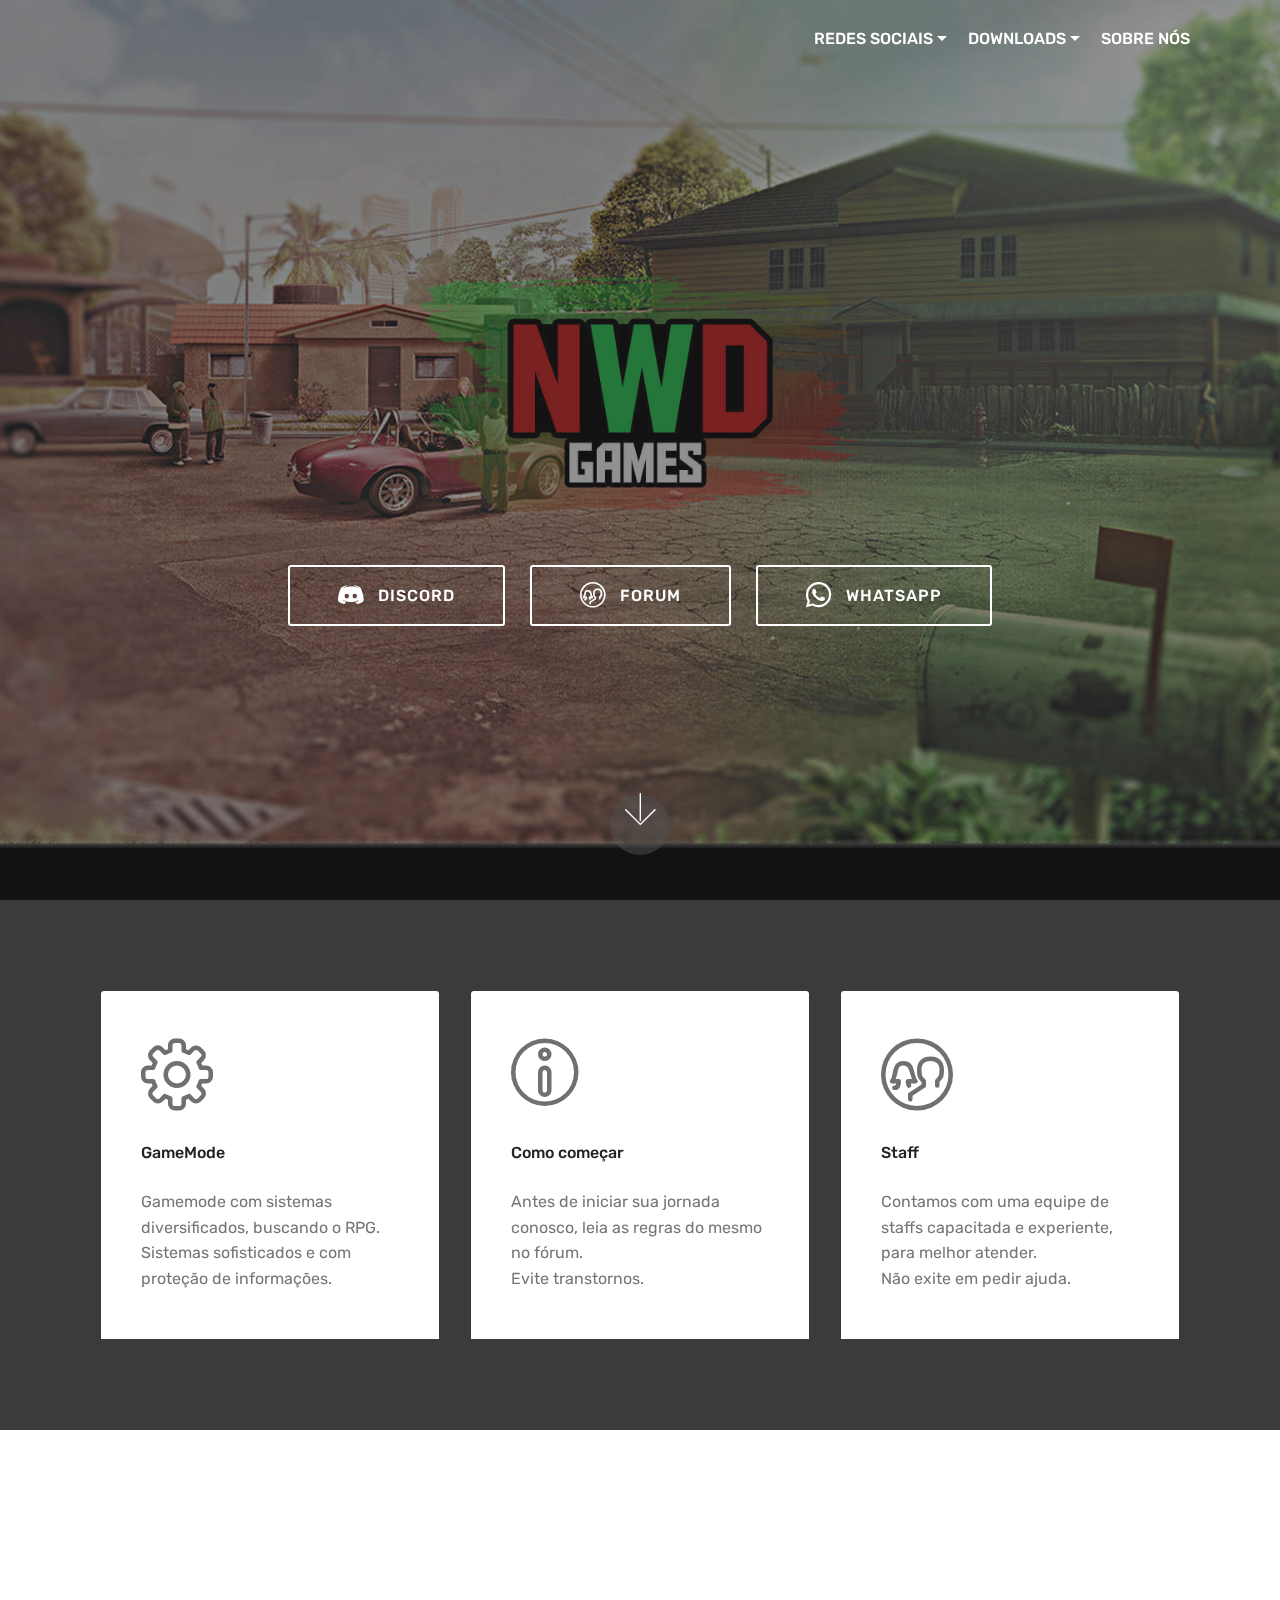
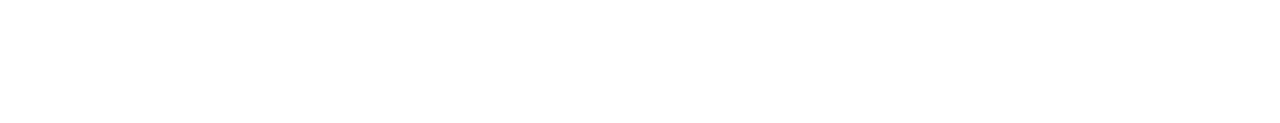
==== commit bf77cc1b: "create github pages" ====
--- a/index.html
+++ b/index.html
@@ -30,7 +30,7 @@
 
     
 
-    <nav class="navbar navbar-expand beta-menu navbar-dropdown align-items-center navbar-fixed-top navbar-toggleable-sm bg-color transparent">
+    <nav class="navbar navbar-expand beta-menu navbar-dropdown align-items-center navbar-toggleable-sm bg-color transparent">
         <button class="navbar-toggler navbar-toggler-right" type="button" data-toggle="collapse" data-target="#navbarSupportedContent" aria-controls="navbarSupportedContent" aria-expanded="false" aria-label="Toggle navigation">
             <div class="hamburger">
                 <span></span>
@@ -57,7 +57,7 @@
     </nav>
 </section>
 
-<section class="engine"><a href="https://mobirise.info/v">free html templates</a></section><section class="cid-rXjRpQ9eGH mbr-fullscreen mbr-parallax-background" id="header2-b">
+<section class="engine"><a href="https://mobirise.info/o">portfolio web templates</a></section><section class="cid-rXjRpQ9eGH mbr-fullscreen mbr-parallax-background" id="header2-b">
 
     
 
